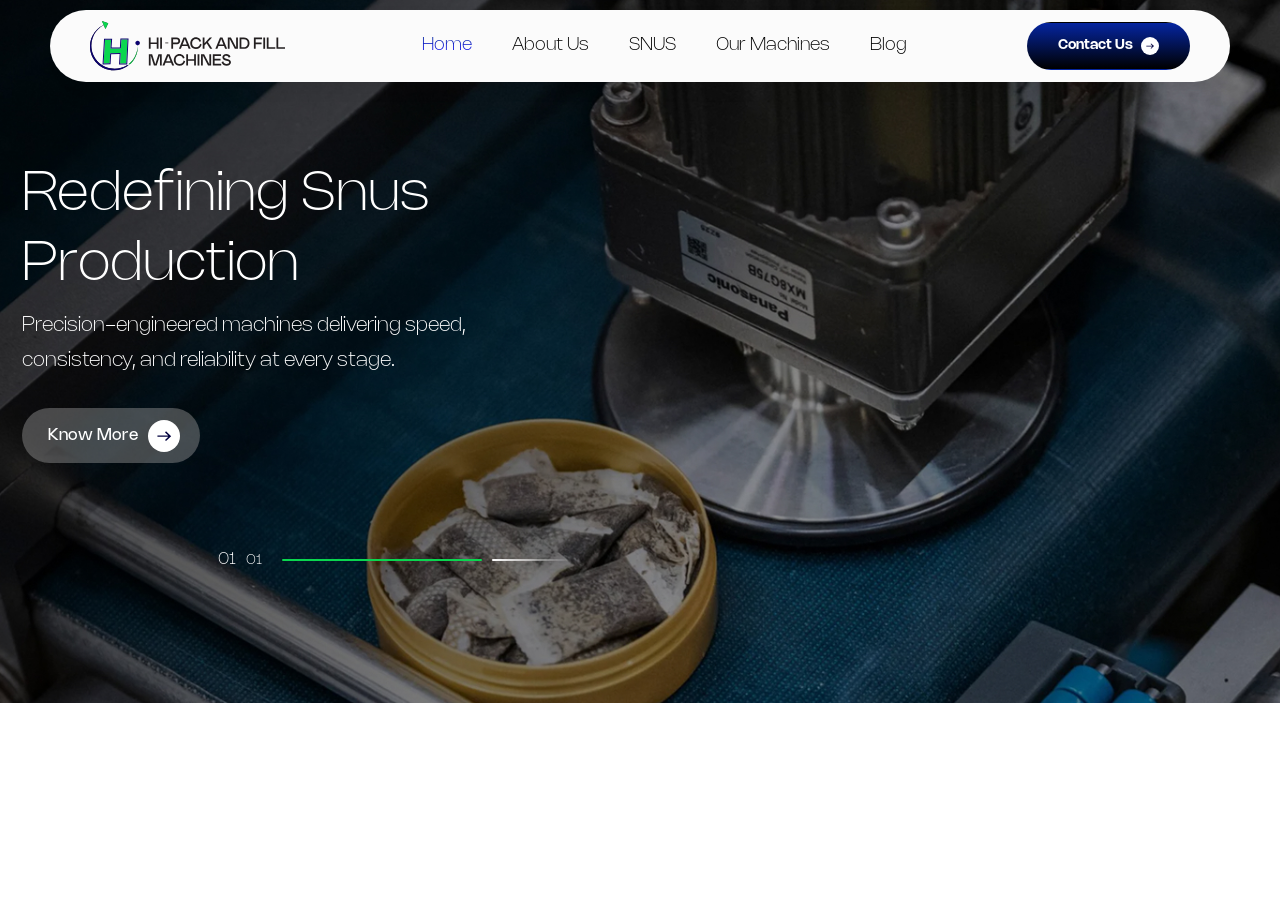
==== index.html @ f0f77eba "ewww" ====
<!DOCTYPE html>
<html>

<head>
  <title>HiPack-and-Fill-Machines</title>
  <meta name="viewport" content="width=device-width, initial-scale=1.0">
  <meta charset="utf-8">
  <link rel="icon" href="images/favicon.svg" type="image/x-icon">
  <link rel="stylesheet" href="./assets/css/bootstrap.min.css">
  <!-- <link rel="stylesheet" href="https://cdn.jsdelivr.net/npm/swiper@11/swiper-bundle.min.css" /> -->
  <link rel="stylesheet" href="./assets/css/swiper-bundle.min.css" />
  <link rel="stylesheet" href="./assets/js/owlcarousel/owl.carousel.css">
  <link rel="stylesheet" href="./assets/css/fontawesome-all.min.css" type="text/css">
  <link rel="stylesheet" type="text/css" href="./assets/css/custom.css">
  <link rel="stylesheet" type="text/css" href="./assets/css/responsive.css">

</head>

<body>


  <header id="header" class="home-header">
    <div class="container-fuild">
      <div class="header-menu">
        <nav class="navbar navbar-expand-lg navbar-dark">
          <a class="navbar-brand" href="index.html">
            <img src="./assets/images/HiPack-logo.svg" alt="">
          </a>

          <div class="nav-container collapse navbar-collapse" id="collapsibleNavbar">
            <ul class="navbar-nav navmenu mx-auto">
              <li class="nav-item"><a href="#" class="active">Home</a></li>
              <li class="nav-item"><a href="#">About Us</a></li>
              <li class="nav-item"><a href="#">SNUS</a></li>
              <li class="nav-item"><a href="#">Our Machines</a></li>
              <li class="nav-item"><a href="#">Blog</a></li>
            </ul>
            <div class="contact-button desktop">
              <a href="" class="btn">Contact Us <img src="./assets/images/right-arrow.svg" alt=""></a>
            </div>
          </div>



          <div class="naviconmobile">
            <div class="contact-button mobile">
              <a href="" class="btn">Contact Us <img src="./assets/images/right-arrow.svg" alt=""></a>
            </div>
            <button class="navbar-toggler" type="button" data-bs-toggle="collapse" data-bs-target="#collapsibleNavbar">
              <div class="menu-icon">
                <span class="navicon"></span>
              </div>
            </button>
          </div>
        </nav>

      </div>
    </div>
  </header><!----home-header-->


  <div class="home-section">
    <div class="swiper home-slider">
      <div class="swiper-wrapper">
        <!-- Slide 1 -->
        <div class="swiper-slide homeslider" style="background-image: url('./assets/images/home-banner.jpg');">
          <div class="container">
            <div class="home-tittle">
              <h1>Redefining Snus <br> Production</h1>
              <p>Precision-engineered machines delivering speed, <br> consistency, and reliability at every stage.</p>
              <a href="#" class="btn">Know More <img src="./assets/images/right-arrow.svg" alt=""></a>
            </div>
          </div>
        </div>

        <!-- Slide 1 -->
        <div class="swiper-slide homeslider" style="background-image: url('./assets/images/home-banner.jpg');">
          <div class="container">
            <div class="home-tittle">
              <h1>Redefining Snus <br> Production</h1>
              <p>Precision-engineered machines delivering speed, <br> consistency, and reliability at every stage.</p>
              <a href="#" class="btn">Know More <img src="./assets/images/right-arrow.svg" alt=""></a>
            </div>
          </div>
        </div>

        <!-- Slide 1 -->
        <div class="swiper-slide homeslider" style="background-image: url('./assets/images/home-banner.jpg');">
          <div class="container">
            <div class="home-tittle">
              <h1>Redefining Snus <br> Production</h1>
              <p>Precision-engineered machines delivering speed, <br> consistency, and reliability at every stage.</p>
              <a href="#" class="btn">Know More <img src="./assets/images/right-arrow.svg" alt=""></a>
            </div>
          </div>
        </div>
      </div>
    </div>

    <!-- Slide Info (unique per slider) -->
    <div class="slide-info">
      <div class="slide-counter">
        <span class="current">01</span>
        <span class="total">03</span>
      </div>
      <div class="progress-line">
        <span class="current"></span>
        <span></span>
      </div>
    </div>

  </div><!---home-section-->


  <script src="./assets/js/jquery-3.6.3.js"></script>
  <script src="./assets/js/bootstrap.bundle.min.js"></script>
  <script src="./assets/js/swiper-bundle.min.js"></script>
  <script src="./assets/js/owlcarousel/owl.carousel.js"></script>
  <script src="./assets/js/custom.js"></script>

  <script>
    document.querySelectorAll('.home-slider').forEach((slider) => {
      const section = slider.closest('.home-section');
      const counter = section.querySelector('.slide-counter');
      const progressSpans = section.querySelectorAll('.progress-line span');

      const swiper = new Swiper(slider, {
        loop: true,
        slidesPerView: 1,
        spaceBetween: 0,
        speed: 1000,
        grabCursor: true,
        keyboard: { enabled: true },
        autoplay: {
          delay: 5000,
          disableOnInteraction: false,
        },
        navigation: {
          nextEl: ".swiper-button-next",
          prevEl: ".swiper-button-prev",
        },
        scrollbar: {
          el: ".swiper-scrollbar",
        },

        on: {
          init: function () {
            updateCounterAndProgress(this, counter, progressSpans);
          },
          slideChange: function () {
            updateCounterAndProgress(this, counter, progressSpans);
          }
        }
      });
    });

    function updateCounterAndProgress(swiper, counterEl, progressSpans) {
      if (!counterEl || !progressSpans) return;

      const totalEl = counterEl.querySelector('.total');
      const currentEl = counterEl.querySelector('.current');
      const total = swiper.slides.length - swiper.loopedSlides * 2;
      const current = swiper.realIndex + 1;

      // ✅ Update counter text
      currentEl.textContent = current.toString().padStart(2, '0');
      totalEl.textContent = total.toString().padStart(2, '0');

      // ✅ Highlight correct progress span
      progressSpans.forEach((span, idx) => {
        if (idx === (current - 1) % progressSpans.length) {
          span.classList.add('current');
        } else {
          span.classList.remove('current');
        }
      });
    }
  </script>

</body>
</html>
---- assets/css/custom.css ----
@font-face {font-family:FontAwesome;src:url(../fonts/FontAwesome.otf);}
@font-face {font-family:Nohemi-Regular;src:url(../fonts/Nohemi-Regular.otf);}
@font-face {font-family:Nohemi-Medium;src:url(../fonts/Nohemi-Medium.otf);}
@font-face {font-family:Nohemi-Bold;src:url(../fonts/Nohemi-Bold.otf);}
@font-face {font-family:Nohemi-SemiBold;src:url(../fonts/Nohemi-SemiBold.otf);}
@font-face {font-family:Nohemi-Light;src:url(../fonts/Nohemi-Light.otf);}
@font-face {font-family:Nohemi-ExtraLight;src:url(../fonts/Nohemi-ExtraLight.otf);}


body{font-family: "Nohemi-Regular"; color:#353332;font-size: 14px;}


h1, h2, h3, h4, h5, h6, p, ul, ol, li {position: relative;}
img {max-width: 100%;}
ul{list-style: none; padding: 0px; margin: 0px;}
a{text-decoration: none;}

.navbar-nav{align-items: center;}
/*=== Header ===*/
.home-header { position: absolute;top: 10px;left: 0px;z-index: 2;width: 100%; }
.header-menu{border-radius: 43px;background: #FBFBFB;filter: drop-shadow(10px 8px 6.3px rgba(0, 0, 0, 0.07));padding:6px 40px; margin: 0px 50px;}

.navbar-brand img{height: 50px;}

.navbar-dark{padding: 0px;}
.navbar-expand-lg .navbar-collapse { justify-content: end; }
.navbar-toggler {padding: 0; border: none;  border-radius: 30px;width: 36px; height: 36px; position: relative;}
.menu-icon {display: flex; flex-direction: column; justify-content: space-between;cursor: pointer; transition: 0.3s ease-in-out;}
.navicon,
.navicon:before,
.navicon:after {background: #fff; height: 2px; width: 30px;position: absolute; left: 0; transition: 0.3s;}
.navicon { position: relative; margin: auto; }
.navicon:before { content: ''; top: -8px; }
.navicon:after { content: ''; top: 8px; }
.navbar-toggler[aria-expanded="true"] .navicon { background: transparent; }
.navbar-toggler[aria-expanded="true"] .navicon:before { transform: rotate(45deg); top: 0; }
.navbar-toggler[aria-expanded="true"] .navicon:after { transform: rotate(-45deg); top: 0; }
.navbar-toggler:focus { box-shadow: none; }

.navmenu li { position: relative; }
.navmenu > ul > li:last-child { padding-right: 0; }
.navmenu .nav-item a{font-family:'Nohemi-ExtraLight'; color: #000;font-size: 18px;font-weight: 300;line-height: normal; display: inline-block; padding: 0px 20px; }
.navmenu .nav-item a.active{background: var(--Gradient, linear-gradient(180deg, #0525A0 0%, #0E07FB 100%));background-clip: text;-webkit-background-clip: text;-webkit-text-fill-color: transparent;}

.contact-button .btn{font-family:'Nohemi-SemiBold'; display: inline-flex; align-items: center; gap: 0px 8px; border-radius: 49px;background: var(--Gradient_1, linear-gradient(180deg, #0525A0 0%, #000 100%)); color: #FFF;font-size: 14px;font-weight: 600;line-height: normal; padding:14px 30px;}
.contact-button .btn img{height:18px;}


/*=== Header ===*/


/*=====home-section=====*/
.home-section{ position: relative; overflow: hidden;}
.homeslider{background-position: center !important; background-size: cover !important; padding: 160px 0px 240px 0px;}
.home-tittle h1{font-family:'Nohemi-ExtraLight';color: #FFF;font-size: 55px;font-weight: 300;line-height: 70px;}
.home-tittle p{font-family:'Nohemi-ExtraLight'; color:#FFF;font-size: 20px;font-weight: 300;line-height: 35px; margin-bottom: 30px;}
.home-tittle .btn{transition: all 0.3s ease;border-radius: 100px;background: rgba(148, 148, 148, 0.45); display: inline-flex;height: 55px;padding: 8px 19px 7px 25px;justify-content: flex-end;align-items: center;gap: 0px 10px; color: #FFF;font-size: 16px;font-weight: 400;line-height: 31.2px;}
.home-tittle .btn:hover {background:#0525a0;}
.home-title {position: relative;z-index: 999;max-width: 550px;}


/* --- Custom Counter --- */
.slide-counter {font-family: 'Nohemi-ExtraLight';display: flex;align-items: center;gap: 10px;color: #fff;font-size: 14px;font-weight: 300;}
.slide-counter .current {font-size:16px;}
.slide-info {position: absolute;left: 17%;z-index: 10;display: flex;align-items: center;gap: 20px;top: 78%;}
.progress-line {display: flex;align-items: center;gap: 0px 10px;}
.progress-line span.current{background:  #0AD64F; width: 200px;transition: width 0.5s ease;}
.progress-line span{border-radius: 10px; width: 80px; height: 2px; background: linear-gradient(90deg,rgba(255, 255, 255, 1) 0%,rgba(142, 142, 142, 0) 100%);display: block;}



/*=====home-section=====*/
---- assets/css/responsive.css ----
.mobile{display: none;}

/*----sliderframework----*/
.sliderframework .owl-theme .owl-controls .owl-nav div{height: 0px !important;}
.sliderframework .owl-prev:before {content: '';background-image: url(../images/sanitation/left-arrow.svg);background-repeat: no-repeat;position: absolute;bottom: -10%;right: 5%;left: 0px; width:40px;height: 40px;background-size: 40px;margin: 0 auto;}
.sliderframework .owl-next:before {content: '';background-image: url(../images/sanitation/right-arrow.svg);background-repeat: no-repeat;position: absolute;bottom: -10%;left: 5%;width:40px;height: 40px;background-size: 40px;right: 0px; margin: 0 auto;}





@media (max-width:1460.8px) {
.give-tabs .nav-link{width: 260px;}
 .ourwork-section::after{height: 164px;}
.framework-section::after{height: 190px;}


}
@media (max-width:1390.8px) {
.give-tabs .nav-link{width:240px;}
.ourwork-section::after {height: 158px;}
.framework-section::after{height: 178px;}
.donate-werp h3{font-size: 45px; line-height: 52px;}
.supportimg::after{width: 300px; height: 320px;}

}
@media (max-width:1366.8px) {
.container {max-width: 1320px;}
.ourwork-section {padding: 80px 0px 120px 90px;}
.watch-section {margin-top: -16%;}
.framework-section::after{height: 172px;}
.supportext h4{font-size: 45px; line-height: 52px;}
.supportext {max-width: 600px;padding: 40px 30px;}
.right-panel .owl-dots{bottom: 20%;}
.submit-btn .donate.btn {min-width: 250px;}

}
@media (max-width:1280.8px) {
.container {max-width: 1260px;}
.give-tabs .nav-link{width: 210px;}
.empowe-cnt h6{font-size: 16px; line-height: 24px;}
.framework-section::after{height: 165px;}
.donate-werp {padding: 40px 40px 0px 40px;}
.give-tabs .nav-link {width: 264px;}
.ourwork-section::after {height: 144px;}


}


@media (max-width:1199.8px) {
.give-tabs .nav-link {width: 100%; padding: 10px 40px;}
.amountdlf{gap: 0px 10px;}
a.navbar-brand img {max-width: 160px;}
.donate-button .btn{padding: 9px 14px;}
.navmenu .nav-item a{font-size: 14px; padding-right: 10px;}
.through-cnt {padding: 16px 30px 0px 30px;}
.ourwork-section {padding: 60px 0px 100px 20px;}
.ourwork-section .owl-next:before{left: 6%;}
.ourwork-section::after {height: 120px; background-size: contain;}
.stories-section .owl-next:before{left: 8%;}
.framework-section::after{height: 160px;}


.donate-werp h3 {font-size: 40px;line-height: 45px;}
.submit-btn .donate.btn { min-width: auto;width: 100%; margin-left: 12px;}
.submit-btn .btn{min-width: auto;width: 100%;}
 .supportext h4 {font-size: 40px;line-height: 45px;}
.supportimg::after {width: 250px;height: 262px;}
.right-panel .owl-dots {bottom: 28%;left: 8%;}
.supportext {max-width: 470px;}

.accordion-left h3{font-size: 28px; line-height: 32px;}
.accordion-left p{line-height: 22px; max-width: 300px;}
.accordion-center h4{font-size: 34px;}
.infocnt h5{font-size: 34px;}
.test-text h4{font-size: 34px; }
.test-text p{font-size: 15px; line-height: 20px;}
.drivinghd h2{font-size: 35px;}
}


@media (max-width:1024.8px) {
.engage-cnt p{font-size: 14px; line-height: 22px;}
.center-block img{height: 400px;}
.leftvector2::before{width: 190px;}
.leftvector3::after {bottom: -4px;right: -194px;width: 280px;}
.rightvector1::before{width: 182px; height: 90px;}
.latest-list p{font-size: 14px;}
.award-card h4{font-size: 16px; line-height: 22px;}
.framework-section::after{height: 160px;}
.standards-section .heading-hd h2 {font-size: 40px;line-height: 45px;}
.together-section .owl-prev:before{bottom: 0%;}
.together-section .owl-next:before{bottom: 0%;}
.together-text h4{font-size: 45px;}
.blog-content h4{font-size: 15px; line-height: 22px;}
.blog-content p{font-size: 15px; line-height: 22px;}


}









@media (max-width:991.8px) {

.navbarblack .navicon{background: #222;}
.navbarblack .navicon:after{background: #222;}
.navbarblack .navicon:before{background: #222;}
#header .container{max-width:100%;}
.container{max-width: 720px;}
.navbar-toggler{top: 0px; right: 12px;}
.header-menu a.navbar-brand img{padding-left: 12px;}
.navbar-collapse {position: absolute;top: 100%;width: 100%;left: 0px;z-index: 9999;border-radius: 18px;background:#FDF4ED; padding: 30px 30px; margin-top: 25px;}
.navmenu .nav-item a {color:#222;font-size: 18px;font-weight: 600;line-height: 24px;letter-spacing: -0.54px;padding: 0px 0px;}
.naviconmobile {display: flex;align-items: center;gap: 0px 20px;}
.donate-button.desktop{display: none;}
.donate-button.mobile{display: block;;}
.donate-button .btn {width: 92px;height: 36px;padding: 8px 10px;justify-content: center;align-items: center;gap: 4px;font-size: 14px;font-weight: 400;line-height: 18px; letter-spacing: -0.42px;}
.navmenu .dropdown a{background: transparent; padding: 5px 0px;color: #7F7F7F;font-size: 14px;font-weight: 400;line-height: normal;letter-spacing: -0.42px;}
.navmenu .dropdown{background: transparent; padding: 5px 20px;}
.navmenu li{margin-bottom: 30px;}
.navmenu li .dropdown li{margin-bottom: 12px;}
.navbar-nav {align-items: normal;}


.home-tittle h1{font-size: 35px; line-height: 44px;}
.home-tittle p{font-size: 18px; line-height: 24px;}
.ourwork-section::after {height: 90px;background-size: cover;}
.layout {display: block;}
.left-column, .right-column {flex-direction: row;justify-content: center; gap: 0px 30px;}
.leftvector1::before{display: none;}
.leftvector2::before{display: none;}
.leftvector3::after{display: none;}
.rightvector1::before{display: none;}
.rightvector2::after{display: none;}
.center-block{display: none;}
.feature{display: block; margin-bottom: 30px;}
.feature.sundar{top: 0px; left: 0px;}
.feature.prosper{top: 0px;}
.mobileblock{display: block; margin-bottom: 30px;}
.gridlayer4{grid-template-columns: repeat(2 ,1fr);}
.engage-cnt{margin-bottom: 30px;}
.education-select{display: block;}
.impact-section .custom-tabs{display: none;}
.gridlayer5{overflow-x: auto;gap: 15px;scroll-behavior: smooth;padding-bottom: 10px;}
.health-werap .gridlayer5 {}
  .through-box {min-width: 250px;}
  .gridlayer5::-webkit-scrollbar {height: 6px;}
  .gridlayer5::-webkit-scrollbar-thumb {background: transparent;border-radius: 4px;}
  .gridlayer5::-webkit-scrollbar-track {background: transparent;}



/* .gridlayer3.mobile-scroll{overflow-x: auto;gap: 15px;scroll-behavior: smooth;padding-bottom: 0px;grid-template-columns: repeat(3, 1fr);}
  .mobile-scroll::-webkit-scrollbar {height: 6px;}
  .mobile-scroll::-webkit-scrollbar-thumb {background: transparent;border-radius: 4px;}
  .mobile-scroll::-webkit-scrollbar-track {background: transparent;} */

.gridlayer3.mobile-scroll{grid-template-columns: repeat(1, 1fr);}

.rewards-werap{min-width:320px;}
.latest-list .btn{padding: 6px 10px;}

  .heading-hd p br{display: none;}
.proving-cover{min-width: 250px;}
.aerial-text h3{font-size: 35px; line-height: 40px;}
.aerial-text{padding-left: 0px;}
.aerial-view img{border-radius: 18px;}
.program-section .owl-next:before{left: 12%;}
.frontline-slider .owl-next:before{left: 12%;}


.stories-section .owl-next:before {left: 12%;}
.contact-page{padding: 60px 0px;}
.getcontent{padding: 20px; height: 380px;}
.contact-form{padding-left: 0px; margin-top: 50px;}
.award-card{padding: 30px 20px;}
.award-grid {grid-template-columns: repeat(2, 1fr); position: relative; border-radius: 18px;border: 1px solid #E5E5E5 !important;}
.award-card:nth-child(3n) {}
.award-card{border-right: 0px;}
.award-grid::after{content: ''; position: absolute; top: 0px; width: 1px; height: 100%; left: 0px; right: 0px; background: #E5E5E5; margin: 0 auto; text-align: center;}
.award-img{margin-bottom: 20px; min-height: auto;}
.award-card.border2{border-bottom: 0px;}
.award-card h4{margin-top: 15px;}

  .pivotal-moments{padding: 60px 0px;}
  .pivotal-hd h2{font-size: 30px;}
   /* .dates-wrap {left: calc(50vw - 250px);}
   .time-line{height: 360px;}
   .dates-overflow{height: 80px;}
.date {width: 90px;} */

.time-line {height: auto; margin-top: 40px;}
.time-line .dates-overflow {position: relative; height: auto; overflow: hidden; margin-bottom: auto;}
.time-line .dates-wrap {position: relative; display: flex; flex-direction: column;left: calc(0vw - 0px);}
.time-line .date {width: 100%;height: auto;}
.time-line .dates-wrap .date .date-content .date-text{font-size: 18px; line-height: normal; max-width:initial;}
.time-line .date-content {position: relative; width: 100%; height: auto; left: 0; transform: none;}
.time-line .date-content .date-image img { height: auto; margin-top: 10px;}
.yearwarp{font-size: 18px;}
.time-line .dates-wrap .date .date-content:after{top: -4px;left: 0%; width: 100%; height: 1px; margin-top: 0px;}

.time-line .dates-wrap .date{width: 18%; height: 90px;}
.time-line .dates-wrap .date .date-year:before {left:9px;width: 1px;height: 100%;border-left: 1px solid #e2e2e2; background-color: transparent;}
.time-line .dates-wrap .date .date-year:after{margin-bottom:-30px;}
.time-line .dates-wrap .date .date-content{top: -72%;left: 100px; width: 160px;}

	.time-line.ar_about_timeline .dates-wrap {left: calc(0vw - 344px);}
	.time-line .dates-wrap .date{width:20%;display:block;}
	.time-line .dates-wrap .date .date-year{display:block;}
	.time-line .dates-wrap .date-year h2 {font-size: 14px;position: relative;left: 30px;top: 12px; text-align: left;}
	.time-line .dates-wrap .date .date-year:before{}
	.time-line .dates-wrap .date .date-content .date-text{font-size:14px;display:block;text-align:left;}
	.time-line .dates-overflow{overflow:inherit;}
	.time-line .dates-wrap .date .date-content .date-text br{display:none;}
	

.together-text{padding-left: 0px;margin-top: 30px;}




.date-text p{font-size: 14px; line-height: 20px;}
.gridlayer9{gap: 0px 10px;}
.watch-section { margin-top: -22%;}
.bottomcnt a img{height: 60px; width: 60px;}
.bottomcnt h4{font-size: 18px; letter-spacing: normal;}
.inner-hd h2{font-size: 40px; line-height: 45px;}
.inner-hd h3{font-size: 40px; line-height: 45px;}


.footprint-section{padding: 60px 0px;}


.gridlayer5.desktop{display: none;}
.sliderframework.mobile{display: block;}
.sliderframework .owl-next:before{left: 12%;}
.framework-section::after {height: 100px;}
  .together-section{padding: 60px 0px;}
/* .desktop.owl-carousel.owl-theme.togetherslider1{display: none;} */
/* .sliderlavel.mobile{display: block;} */

.impact-section.blogs-pages .custom-tabs{display: block;}
.custom-tabs {overflow-x: auto;scroll-behavior: smooth;padding-bottom: 10px;}
.custom-tabs .nav-pills {display: flex;flex-wrap: nowrap;justify-content: flex-start; gap: 0px 15px;min-width: max-content; margin-bottom: 0px !important;}
.custom-tabs::-webkit-scrollbar {height: 4px;}
.custom-tabs::-webkit-scrollbar-thumb {background: #F5F5F5;border-radius: 4px;}
.gridlayer3 { grid-template-columns: repeat(2, 1fr);}
.blog-card{margin-top: 30px; border-radius: 18px; padding: 20px;}
.featured-card{border-radius: 18px; padding: 20px; margin-top: 20px;}

.blog-content p{font-size: 15px; line-height: 20px; min-height: auto;}
.blog-img img{border-radius: 18px;}
.tag{bottom: 20px; left: 20px; font-size: 14px; padding: 5px 20px;}
.download-link{font-size: 14px; letter-spacing: normal;}

.detail-hd h2{font-size: 35px; line-height: 40px;}
.detail-hd span {margin-bottom: 20px;}
.detail-werap {padding: 30px 0px 0px 70px;}
.blog-post {margin: 30px 0px;}
.initiative2 {margin-bottom: 30px;}
.postlayer2{margin: 30px 0px;}

.left-panel {width: 100%; padding: 0px;}
.right-panel{width: 100%; padding: 0px;}
.wrapper-section {flex-wrap: wrap-reverse;}
.home-header.inner-contact.mobile{display: block;}
.wrapper-section{padding: 40px 0px 10px 0px;}
.supportimg::after{display: none;}
.donate-werp img{display: none;}
.give-tabs .nav-link{width: 300px;}
.supportimg{background-image: url(../images/donate/donate-img2.jpg) !important; height: 100%;}
.supportext {max-width: 100%;margin: 0px 30px; height: auto; padding: 40px 26px;    margin-top: 30%;}
.counselled {margin-top: 20px;}
.supportext h4 {font-size:35px;line-height: 40px;letter-spacing: -0.78px;}
.supportext h4 br{display: none;}
.supportext p{font-size: 14px;font-weight: 400;line-height: 18px;letter-spacing: -0.42px; max-width: 329px;}
.right-panel .owl-dots { bottom:12%;}
footer.mobile{display: block;}


.vol-box{min-width: 200px; min-height: 250px;}
.through-text h3{font-size: 18px; line-height: 22px;font-family: 'PPMori-Regular';font-weight: 500;}
.through-text p{font-size: 14px; line-height: 18px;letter-spacing: -0.42px;}
.through-text{left: 0px; padding: 0px 12px;}
.card-content h3{font-size: 18px; line-height: 22px;}
.card-content p{font-size: 14px; line-height: 18px;letter-spacing: -0.42px;}
.highlight-box{padding: 50px 20px;}
.heart-icon img {max-width: 58px;}
.highlight-box p{font-size: 14px; line-height: 18px;letter-spacing: -0.42px;}
.text-overlay h3{font-size: 18px; line-height: 22px;}
.text-overlay p{font-size: 14px; line-height: 18px;letter-spacing: -0.42px;}
.image-card2 .text-overlay{padding: 0px 12px;}
.text-overlay{left: 0px; padding: 0px 12px;}
.current-bg .row{height: auto;}
.arrival-werap{padding-left: 0px; padding-top: 20px;}
.gridlayer2{padding-left: 0px;}

.test-text{padding: 30px 0px 0px 0px;}

.together-section .owl-next:before{bottom: -4%;}
.together-section .owl-prev:before{bottom: -4%;right: -2%;}
.heading-hd h2{font-size: 40px; line-height: 45px;}


.accordion-header-custom{display: block; top: 0px;}
.Education-img{display: none;}
.accordion-left p{margin-bottom: 15px;}
.accordion-center h4 {font-size: 30px;}
.info-grid{padding: 30px 0px;}
.infocnt h5{font-size: 30px;}
.infocnt p{font-size: 14px; line-height: 20px;letter-spacing: -0.42px;}
.dlfwerap{margin-bottom: 20px; display: block;}


.ruraltext h5{font-size: 34px;}
.ruraltext p {font-size: 13px;line-height: 20px;}
.layernewwerap{gap: 0px 10px;}
.ftr-werp {
  grid-template-columns: repeat(2, 1fr);
    display: grid;
}
.ftr-menu {
        margin-bottom: 50px;
    }
}






@media (max-width:767.8px) {
.home-section {padding: 50px 0px 80px 0px;}
.banner-cover img {border-radius: 20px;width: 100%;}
.home-tittle h1 {font-size: 26px;line-height: 34px;letter-spacing: -0.78px;}
.home-tittle p {color: #FDF4ED;font-size: 18px;line-height: 24px;letter-spacing: -0.54px;}
.impact-section{padding: 50px 0px 50px 0px;}
.village-section{padding: 50px 0px;}
.community-section{padding: 50px 0px 30px 0px;}
.stories-section {padding: 50px 0px 60px;}
.stories-section .owl-next:before {left: 12%;}
.thriving-section{padding: 50px 0px 50px 0px;}
.believers-section{padding: 0px 0px 40px 0px;}
.footer{padding: 50px 0px 40px 0px;}


.inner-page{padding: 50px 0px 50px 0px;}
.inner-cover{margin-top: 30px;}
.abundance-section{padding: 50px 0px 0px 0px;}
.aerial-view{margin-top: 25px;}
.abundance-section .row {flex-wrap: wrap-reverse;}
.program-section {padding: 50px 0px 120px 0px;}

.proposed-section{padding: 50px 0px 30px 0px;}
.proposed-section.frontline-slider {padding: 50px 0px 90px 0px;}

.faqssection{padding: 50px 0px; margin-bottom: 50px;}
.leadership-section{padding: 60px 0px 20px;}
.gridlayer3{grid-template-columns: repeat(2, 1fr);}

.about-pages {padding: 50px 0px 220px 0px;}
.Vision-section{padding: 50px 0px;}
.Vision-text {margin-top: 50px;}

.pivotal-moments{padding: 60px 0px 160px 0px;}
/* .time-line { height: 320px;}
.pivotal-hd h5{font-size: 14px;}
.pivotal-hd h2{line-height: 45px;letter-spacing: -0.78px;}
.date-year h2{font-size: 14px; line-height: 20px;}
.dates-overflow{height: 110px;} */
.time-line .date-content .date-image img{height: 120px;}

.footprint-section{padding: 60px 0px; }



.gridlayer9{overflow-x: auto;gap: 15px;scroll-behavior: smooth;padding-bottom: 10px;}
  .gridlayer9 .brandlogo {min-width:120px;}
  .gridlayer9::-webkit-scrollbar {height: 6px;}
  .gridlayer9::-webkit-scrollbar-thumb {background: #fff;border-radius: 4px;}
  .gridlayer9::-webkit-scrollbar-track {background: #fff;}

  .criteria-section{padding: 60px 0px;}


  .togetherimg img{height: auto; border-radius: 18px;}
.together-text h4{font-size: 40px; line-height: 45px;}
.together-text{padding-left: 0px; margin-top: 30px;}

.blog-content h4{line-height: 22px;letter-spacing: -0.54px;}
.custom-tabs .nav-link{font-size: 14px; padding: 10px 20px; }
.media-section{padding: 50px 0px;}
.media-werap{margin-bottom: 50px;}
.coverage-section h2{text-align: center;}
.coverage-section .custom-tabs .nav-pills {justify-content: center;}
.media-section .heading-hd{margin-bottom: 0px;}
.reports-section{padding: 50px 0px;}
.Allreports{margin-top: 30px;}
.commitments-section{padding: 50px 0px 30px 0px;}
.collaborative{padding: 50px 0px 30px 0px;}
.effort-box{border-radius: 18px; padding: 30px 20px;}
.effort-box{margin-bottom: 20px;}
.effort-cnt {margin-bottom: 20px;}
.effort-cnt h5{font-size: 18px; line-height: 22px;letter-spacing: -0.54px;}
.effort-cnt p{min-height: auto;}
.effort-img img{border-radius: 18px;}

.involved-ssection{padding: 50px 0px;}
.explore-section{padding: 50px 0px;}
.current-bg{padding: 20px; border-radius: 18px;}
.Volunteering{padding: 0px 0px 50px 0px;}
.faqs-section{padding: 0px 0px 50px 0px;}
.openings-section{padding: 50px 0px;}
.celebrating-section{padding: 50px 30px 50px 30px;}
.celebrating-section .container{padding: 0px;}
.effort-box.rewards-werap{padding: 0px; border-radius: 0px;}
.rewards-werap .effort-cnt{margin-top: 20px;}

  /* .info-grid{overflow-x: auto;gap: 15px;scroll-behavior: smooth;padding-bottom: 0px;}
  .info-grid .infocnt {min-width:120px;}
  .info-grid::-webkit-scrollbar {height: 6px;}
  .info-grid::-webkit-scrollbar-thumb {background: transparent;border-radius: 4px;}
  .info-grid::-webkit-scrollbar-track {background: transparent;} */


.standards-section{padding: 0px 0px 30px 0px;}
.contentwrap{margin-bottom: 20px;}
.holistic-section{padding: 50px 0px;}
.created-section{padding: 50px 0px;}
.impactAccordion .accordion-item{margin-top: 30px;}
.impactAccordion .accordion-button {border-radius: 18px !important;padding: 30px 15px 0px 15px;}
.impactAccordion .accordion-body{padding: 10px 0px 0px 10px !important;}
.together-section .owl-next:before{left: 18%;}
.together-section .owl-prev:before{right: 10%;}
/* .impactAccordion .accordion-item:first-of-type{padding: 15px 15px 50px 15px;} */
.Education-img{display: block; }
.Education-img {right: -14px;text-align: right;margin-top: -98px;}
.Education-img img{height: 164px;}

.accordion-center p {font-family: 'PPMori-Regular';}

.info-grid{grid-template-columns: repeat(2, 1fr);}
.info-grid{gap: 30px;}

.Empowering-section{padding: 50px 0px;}
.heading-hd.through {margin-bottom: 40px;}
.mep-werap img{margin-bottom: 20px;}


.impact-cover{padding: 40px 20px; border-radius: 21px;}
.sustainable-section{padding: 50px 0px;}
.testimonials-section{padding: 0px 0px 50px 0px;}
.testimonial-card{padding: 30px 20px;}
.testimonial-text{font-size: 15px; line-height: 18px;}
}





@media (max-width:576.8px) {
.container{padding: 0px 30px;}
#header .container{padding: 0px 30px;}
.header-menu a.navbar-brand img{padding-left: 0px;}
.navbar-toggler{right: 0px;}
.desktop{display: none;}
.mobile{display: block;}
.social-icon.mobile{position: relative; bottom: 0px;margin-top: 50px;}
.ourwork-section::after {height:115px;background-image: url(../images/ourwork-bg2.svg);}
.ourwork-section .owl-next:before {left: 12%;}
.stories-section .owl-next:before {left: 16%;}
.immediate-bg {padding: 190px  0px 0px 25px;border-radius:18px;height: 430px;}
.titlewrap h3{font-size: 35px; line-height: 42px;}
.ftr-menu {margin-top: 50px; margin-bottom: 0px;}
.ftr-logo p {margin-bottom: 0px;}
.ftr-menu h5{font-size: 18px; line-height: 22px;}
.copyright{margin-top: 20px;}
.privacy-dlf{display: none;}

.ftr-werp{display: grid; grid-template-columns: repeat(2 ,1fr);}
.latest-list .col-3 {width: 100%;}
.latest-list .col-5 {width: 100%;}
.latest-list .col-2{width: 100%;}
.latest-list .col-4{width: 100%;}
.latest-list h4{font-size: 18px;}
.latest-list p{line-height: 18px;}
.latest-list p span{display: inline-block; color: #222 !important;}
.latest-list p{margin-top: 12px;}
.inner-hd h2{font-size: 32px; line-height: 36px;}
.inner-hd h3{font-size: 32px; line-height: 36px;}
.buttonDocument .btn.compliance{margin-left: 0px; margin-top: 10px;}

.inner-hd p{font-size: 14px; line-height: 20px;}
.leadership-section .heading-hd h2{text-align: center;}
.latest-list .btn{padding: 6px 14px;font-weight: 400;line-height: 18px;letter-spacing: -0.42px; margin-top: 20px;} 

.modalbody {padding: 50px 30px 30px 30px;}
.providewerap{margin-top: 20px;}
.providewerap h3{font-size: 26px;line-height: 34px;letter-spacing: -0.78px;}
.providewerap p{font-size: 14px;line-height: 18px;letter-spacing:normal;}
.award-card h4{font-size: 14px;line-height: 20px;}

.Vision-text h5{font-size: 18px;}
.Vision-text p{font-size: 14px;line-height: 20px;}
.gridlayer9{margin-bottom: 30px;}
.mep-werap img{width: auto;}
.watch-section {margin-top: -30%;}

.framework-section {padding: 60px 0px 100px 30px;}
.sliderframework .owl-prev:before{right: 14%;}
.heading-hd h2{font-size: 40px; margin: 0px;}
.framework-section::after { height: 75px;}
.framework-section .container{padding: 0px;}

.Allreports h4{font-size: 18px;font-weight: 600;line-height: 22px;letter-spacing: -0.54px;}
.report-title{font-size: 18px;line-height: 22px;letter-spacing: -0.54px;}
.download-link {font-family: 'PPMori-Regular';}
.detail-hd h2 {font-size: 26px;line-height: 34px;letter-spacing: -0.78px;}
.detail-werap h5{font-size: 18px; line-height: 22px;letter-spacing: -0.54px;}
.detail-werap p{font-size: 14px; line-height: 20px;}
.detail-werap {padding: 30px 0px 0px 0px;}
.initiative{padding-left: 50px;}
.initiative2{padding-left: 50px;}
.initiative3{padding-left: 50px;}
.initiative6{padding-left: 50px;}

.give-tabs .nav-link {width: auto;}
.supportext h4 {font-size: 26px;line-height: 34px;}
.columcount3 { grid-template-columns: repeat(2, 1fr);}
.counselled h5{font-size: 18px; line-height: 22px;letter-spacing: -0.54px;}
.right-panel .owl-dots {bottom: 16%;left: auto;right: 10%;}
.detailspopup .modal-content{padding: 66px 25px;}
.modaltitle{font-size: 26px;line-height: 34px;letter-spacing: -0.78px;}
.getform .form-control {height: 50px;font-size: 14px;line-height: 18px;letter-spacing: -0.42px;}
.getform label {font-size: 14px;line-height: 18px;letter-spacing: -0.42px;}
.submit-btn .btn{font-size: 14px;line-height: 18px;letter-spacing: -0.42px;}
.supportimg{padding: 20px 0px;}

.donate-werp{padding: 30px;}
.inner-hd p br{display: none;}
.timelywerap{padding: 20px 20px; border-radius: 18px; margin-bottom: 20px;}
.timelywerap h5{font-size: 16px; margin-bottom: 3px;}
.involved-ssection {padding: 50px 0px 80px 0px;}
.arrival-werap .accordion-button{color: #000;font-size: 18px;line-height: 22px;letter-spacing: -0.54px;}
.arrival-card li{font-size: 14px; line-height: 20px;}
.more-btn .btn{padding: 9px 20px;}
.Noteselect{text-align: left; padding-top: 30px;}

.gridlayer6{overflow-x: auto;gap: 10px;scroll-behavior: smooth;padding-bottom: 10px;}
.gridlayer6 .brandlogo {min-width:100px;}
.gridlayer6::-webkit-scrollbar {height: 6px;}
.gridlayer6::-webkit-scrollbar-thumb {background: #fff;border-radius: 4px;}
.gridlayer6::-webkit-scrollbar-track {background: #fff;}
.brandlogo p{font-size: 14px; line-height: 18px;}
.postplant{padding: 25px 20px;}
.plantimg img {border-radius:18px;margin-bottom: 20px;}
.postplant{margin-top: 20px;}
.faqs-accordion .accordion-item{padding: 12px; border-radius: 10px !important;}
.faqs-accordion .accordion-button{color: #000;font-size: 18px;line-height: 22px;letter-spacing: -0.54px;}
.faqs-accordion p{font-size: 14px;line-height: 18px;letter-spacing: -0.42px;}
.accordion-card p br{display: none;}
.faqs-accordion .accordion-button br{display: block;}
.postlogo li{padding: 0px 12px;}

.container.container-mobile{padding: 0px;}
.padding-mobile{padding: 0px 30px;}
.stories-section.rainwater.mobile.padding-mobile{padding: 40px 30px;}
.gridlayer5.volunteer-section{padding-left: 30px;}
.dark-card .text-overlay{padding: 0px 20px; max-width:260px; right: auto;}
.vol-box {
        min-width: auto;
        min-height: auto;
        max-width:inherit;
    }
    .card-content {
    padding: 40px 20px;}
.through-text{top: 50px;}
.through-text h3 br{display: none;}

.openings-section .col-2{text-align: left;}
.openings-section .latest-list p {margin-top: 4px;}
.inner-hd h2 span br{display: none;}
.standards-section .heading-hd h2{font-size: 26px;line-height: 34px;letter-spacing: -0.78px;}
.inner-page.impactpages .inner-hd h2 span{max-width: inherit;}

.contentwrap h6 {font-size: 26px;line-height: 34px;letter-spacing: -0.78px;}
.contentwrap p{font-size: 14px;line-height: 18px;letter-spacing: -0.42px;}
.contentwrap img {margin-bottom: 20px;}
.contentwrap{padding: 30px 20px;}
.heading-hd h2{font-size: 26px;line-height: 34px;letter-spacing: -0.78px;}
.hd6{font-size: 14px;line-height: 18px;letter-spacing: -0.42px;}
.heading-hd3 h3{font-size: 18px;line-height: 22px;letter-spacing: -0.54px; padding: 0px 10px;}
.heading-hd3::after{top: 10px;}

.accordion-center h4{font-size: 26px;line-height: 34px;letter-spacing: -0.78px;}
.accordion-left h3{font-size: 26px;line-height: 34px;letter-spacing: -0.78px;}
.infocnt h5{font-size: 26px;line-height: 34px;letter-spacing: -0.78px;}
.test-text h4{font-size: 26px;line-height: 34px;letter-spacing: -0.78px;}
.test-text h6{font-size: 14px;line-height: 18px;letter-spacing: -0.42px;}

.test-text h5{font-size: 16px;line-height: 20px;letter-spacing: -0.42px;}
.test-text p{font-size: 14px;line-height: 18px;letter-spacing: -0.42px;}
.testimg img{border-radius: 18px;}

.stories-section.rainwater.mobile {overflow: visible;padding-bottom: 40px;}
.videocover2 iframe{width: 100%; object-fit: cover;}


.layernewwerap {margin-bottom: 40px;grid-template-columns: repeat(3, 1fr);}
.ruralcard{margin-bottom: 20px; padding: 0px; border: 0px;}

.drivinghd h4{font-size: 22px; padding: 0px 20px;}
.drivinghd h2 {font-size: 26px;line-height: 30px;margin-top: 15px;}
.drivinghd h2 br{display: none;}
.drivinghd{margin-bottom: 10px;}
.gridlayerimg9 { grid-template-columns: repeat(3, 1fr);}
.directlyimg{margin-top: 20px;}

.video-cover video {height: 390px;}
.titlewrap p{display: none;}
.testimonial-card{height: 390px;}

.sliderlavel.mobile {
    display: none;
}
.together-section .desktop{display: block;}
}


  
@media (max-width:480.8px) {
  .palyicon img{height: 60px;}
  .together-text h4{font-size: 26px;line-height: 34px;letter-spacing: -0.78px; margin-bottom: 10px;}
.together-text h6{font-size:18px; margin-bottom: 30px;}
  .getcontent h2{font-size: 26px;line-height: 34px;letter-spacing: -0.78px;}
   .getcontent p{font-size: 14px;line-height: 18px;letter-spacing:normal;}
.contact-form p{font-size: 14px; line-height: 20px;}
.pivotal-hd h2{font-size: 26px;line-height: 34px;letter-spacing: -0.78px;}
.contact-form .btn{font-size: 14px;}
.location-section h2{font-size: 26px;line-height: 34px;letter-spacing: -0.78px;}
.heading-hd{margin-bottom: 30px;}
 .heading-hd h2 {font-size: 26px;line-height: 34px;letter-spacing: -0.78px;}

.heading-hd .Policies{font-size: 26px;line-height: 34px;letter-spacing: -0.78px;}

.inner-hd h2 {font-size: 26px;line-height: 34px;letter-spacing: -0.78px;}

.impact-cover .inner-hd h2{font-size: 26px;line-height: 34px;letter-spacing: -0.78px;}
.impact-cover .btn {width: auto;display: inline-block;height: auto;}


.inner-hd p{font-size: 14px; line-height: 18px;}
.aerial-text{text-align: center;}	
.aerial-text h3{font-size: 26px;line-height: 34px;letter-spacing: -0.78px;}
.aerial-text p{font-size: 14px; line-height: 20px;}	
.top-content h4{font-size: 26px;line-height: 34px;}
.top-content p{font-size: 14px; line-height: 20px;}	
.program-section .inner-hd h2{ margin:0 auto; margin-bottom: 30px;}
.inner-cover img{border-radius: 18px;}
.home-tittle h1 br{display: none;}
.home-tittle p{margin-bottom: 30px;}
.home-tittle .btn{padding: 9px 20px;}
.heading-hd p{font-size: 14px; line-height: 18px;}	
.impact-section  .heading-hd{margin-bottom: 15px;}
.through-cnt p{max-width: 160px;}
.impact-btn .btn{padding: 4px 20px;font-size: 14px;line-height: 35px; letter-spacing: -0.42px;}
.education-select{margin-bottom: 50px;}
  .through-box {min-width: 200px;}
.Impact5 .climate-img {padding-top: 140px;}
.through-cnt {padding: 15px 20px 0px 20px;}
.ourwork-section::after{height: 80px;}
.ourwork-section .heading-hd{text-align: center;}
.ourwork-text h5{font-size: 26px;line-height: 34px;letter-spacing: -0.78px;}
.ourwork-text .btn{display: none;}
.img-wrap img{height: 100%;}
.ourwork-section .owl-next:before {left: 16%;}
.caption h5{font-size: 14px;font-weight: 400;line-height: 18px;letter-spacing: -0.28px;text-transform: capitalize;}
.caption {bottom: 20px;left: 20px;}
.center-block img{height: 100%;}
.left-column, .right-column{display:block;min-width: auto;}
.layout {display: flex;align-items: normal;gap: 0px 20px;}
.feature img {width: 34px;height: 40px; margin-bottom: 10px;}
.know-more .btn{padding: 4px 20px;}
.feature-cnt p{min-height: 100px;}
.community-section .heading-hd h2{max-width: 226px;}
.gridlayer4 {grid-template-columns: repeat(1, 1fr);}
.empowe-img img{margin-top: 30px;}
.stories-section .owl-prev:before{right: 12%; bottom:-10%;}
.stories-section .owl-next:before{bottom: -10%;}
.titlewrap h3 {font-size: 24px;line-height: 30px;letter-spacing: normal;}
.titlewrap p{font-size: 14px; line-height: 20px; max-width: 260px;}
.immediate-bg{height: 380px;}
.engage-cnt h5{font-size: 26px;line-height: 34px;letter-spacing: -0.78px;}
.empowered-werap{padding: 30px 20px; border-radius: 18px;}
.engage-cnt{padding: 30px 20px; border-radius: 18px;}
.program-section .owl-prev:before{right: 16%;}
.sliderframework .owl-prev:before{right: 16%;}
.proving-cover{margin-top: 30px;}

.gridlayer3 {grid-template-columns: repeat(1, 1fr);}
    .leadership-section .gridlayer3{text-align: center;}

.teamimg img{border-radius: 18px;}
.ourtext{margin-top: 20px;}
.ourtext h6{font-size: 18px;}
.swadesteam{margin-top: 30px;}
.ourtext p{font-size: 14px; line-height: 20px;}
.award-img img {height: 40px;}
.contact-page .heading-hd h2{text-align: center;}
.watch-section { margin-top: -40%;}
.framework-section::after {background-image: url(../images/dreamvillage/framework2.svg);}
.criteria-section .gridlayer4 {grid-template-columns: repeat(1, 1fr);}
.potable-werap{height: auto; padding: 30px 20px;}
.potable-werap p{margin-top: 20px;}
.blog-post img {border-radius: 18px;height: 200px; object-fit: cover;}

.collaborative .gridlayer3 {grid-template-columns: repeat(2, 1fr);}
.timelywerap p{font-size: 14px; line-height: 18px;}
.donate-werp h3{font-size: 26px;line-height: 34px;}
.give-tabs .nav-link{font-size: 14px; line-height: 20px; padding: 10px 16px; height: 50px;}
.submit-btn{display: block;}
.submit-btn .btn{border-radius: 5px;}
.submit-btn .donate.btn{border-radius: 5px; margin-left: 0px; margin-top: 20px;} 
.right-panel .owl-theme .owl-dots .owl-dot.active span {width: 60px;}
.getform .group-from { margin-bottom: 20px;}
.inner-hd h2 span {display: block;margin: 0 auto;}

.Livelihoods .contentwrap h6 {font-size: 18px;line-height: 24px;}
span.placement {display: block;min-height: auto;}

.together-section {padding: 50px 0px 100px 0px;}
.together-section .owl-prev:before {bottom: -8%;}
.together-section .owl-next:before {bottom: -8%;}

.holistic-section .heading-hd {text-align: center; max-width: 260px;margin: 0 auto 30px;}
.household p{font-size: 14px; line-height: 18px;}
.accordion-left p{line-height: 18px;}
.accordion-center p{line-height: 18px;}
.accordion-center h4{font-size: 18px;line-height: 22px;}
.accordion-center{display: block;}
.Reached1{margin-bottom: 10px;}
.engage-cnt p {font-size: 14px;line-height: 18px;}

.proposed-section .gridlayer4{grid-template-columns: repeat(1 ,1fr);}
.proposed-section .ensure-werp{margin-bottom: 20px;}
.ensure-cnt {margin-top:20px;}

.layernewwerap {margin-bottom: 20px;grid-template-columns: repeat(2, 1fr);}
.getcontent ul {
    position: relative;
    margin-top: 68%;
}



}


@media (max-width:425.8px) {
 .program-section .owl-next:before {left: 20%;}
.program-section .owl-prev:before {right: 20%;}

 .frontline-slider .owl-next:before {left: 20%;}
.frontline-slider .owl-prev:before {right: 20%;}
.drivinghd h2 {
        font-size: 24px;}

 .sliderframework .owl-next:before {left: 20%; bottom: -14%;}
.sliderframework .owl-prev:before {right: 20%; bottom: -14%;}
.dates-wrap {left: calc(50vw - 160px);}
.supportext {margin: 0px 16px;padding: 20px 20px;margin-top: 45%;}
.right-panel .owl-dots {bottom: 10%;}
.immediate-bg{height: 340px;}
.Education-img img {height: 114px;}
}





@media (max-width:390.8px) {
    .container {padding: 0px 20px;}
    #header .container {padding: 0px 20px;}
    a.navbar-brand img { max-width: 130px;}
  .ftr-menu h5{font-size: 15px; margin-bottom: 10px;}
	.empowe-cnt h6 {font-size: 14px;line-height: 20px;}
	.ourwork-section::after {height: 70px;}
    .home-tittle h1 {font-size: 24px;}
.donate-button .btn{width: auto;}
.naviconmobile{gap: 0px 8px;}
.stories-section .owl-prev:before{right: 16%;}
.ourwork-section .owl-next:before {left: 18%;}
.feature-cnt p {min-height: 124px;}
.feature-cnt p{font-size: 12px;}
.ourtext h6 {font-size: 16px;}
.inner-hd h2{font-size: 24px;}
.dates-wrap {left: calc(50vw - 194px);}
.watch-section {margin-top: -46%;}
.blog-content h4{font-size: 16px;}
.detail-hd h2 {font-size: 22px;line-height: 28px;}

.rewards-werap {min-width: 310px;}
.titlewrap p{max-width:180px;}
.titlewrap h3 {font-size: 14px;line-height: 20px;         max-width: 170px;}
.titlewrap p{display: none;}
.collaborative .gridlayer3 {
        grid-template-columns: repeat(1, 1fr);
    }

.drivinghd h2 {line-height: 26px;
        font-size: 20px;
    }

.effort-box.rewards-werap {
    min-width: auto;
    overflow: hidden;
}

.buttonDocument .btn{font-size: 13px; line-height: normal; letter-spacing: normal;}
.report-item{display: block;}
.download-link{margin-top: 5px;}

}



@media (max-width:340.8px) {
 .home-tittle h1 {font-size: 22px; line-height: 28px;}
	.home-tittle p{font-size: 16px;}
    .ourwork-text p br{display: none;}
	.feature-cnt p {min-height: 138px;}
  .inner-hd h2{font-size: 20px; line-height: normal;}
    .inner-hd h3{font-size: 20px; line-height: normal;}
  .download-link{font-size: 12px;}
  .report-title {font-size: 13px;}
.proving-cover {
        min-width: 230px;
    }

.buttonDocument .btn{width: 100%; padding: 12px 14px;}




}


@media (max-width:330.8px) {
  .ourwork-section::after {
        height: 58px;
    }
    .accordion-left h3 {
        font-size: 20px;
        line-height: 30px;}
.more-btn .btn{font-size: 13px;}
.together-section .owl-next:before {
        left: 28%;
    }
    .heading-hd h2{font-size: 22px;}
}
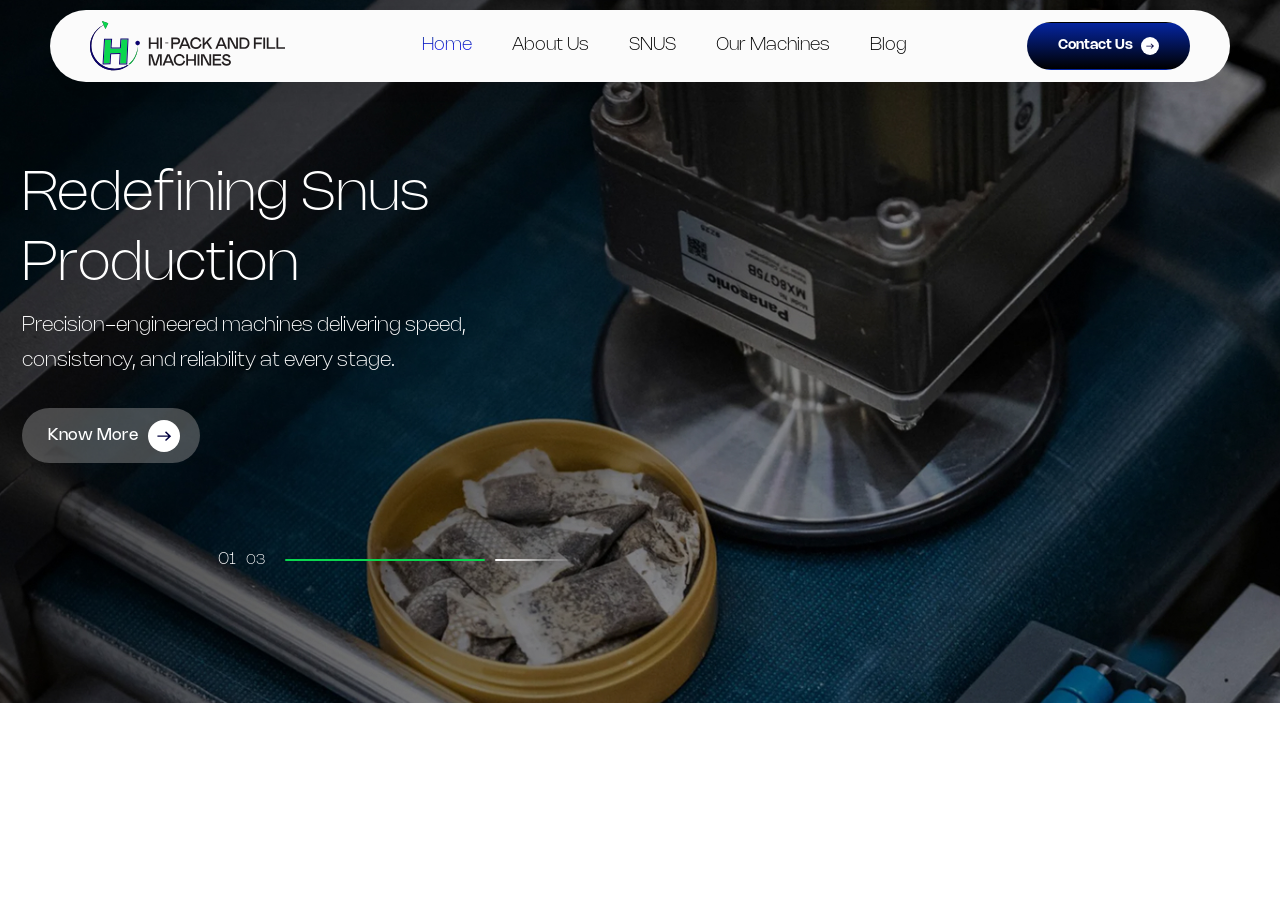
==== commit eba35cee: "ssss" ====
--- a/index.html
+++ b/index.html
@@ -119,63 +119,66 @@
   <script src="./assets/js/custom.js"></script>
 
   <script>
-    document.querySelectorAll('.home-slider').forEach((slider) => {
-      const section = slider.closest('.home-section');
-      const counter = section.querySelector('.slide-counter');
-      const progressSpans = section.querySelectorAll('.progress-line span');
+  document.querySelectorAll('.home-slider').forEach((slider) => {
+    const section = slider.closest('.home-section');
+    const counter = section.querySelector('.slide-counter');
+    const progressSpans = section.querySelectorAll('.progress-line span');
 
-      const swiper = new Swiper(slider, {
-        loop: true,
-        slidesPerView: 1,
-        spaceBetween: 0,
-        speed: 1000,
-        grabCursor: true,
-        keyboard: { enabled: true },
-        autoplay: {
-          delay: 5000,
-          disableOnInteraction: false,
+    const swiper = new Swiper(slider, {
+      loop: true,
+      slidesPerView: 1,
+      spaceBetween: 30,
+      speed: 800,
+      grabCursor: true,
+      keyboard: { enabled: true },
+      autoplay: {
+        delay: 5000,
+        disableOnInteraction: false,
+      },
+      navigation: {
+        nextEl: ".swiper-button-next",
+        prevEl: ".swiper-button-prev",
+      },
+      scrollbar: {
+        el: ".swiper-scrollbar",
+      },
+
+      on: {
+        init: function () {
+          // ✅ total slides from swiper.originalParams or DOM
+          const totalSlides = slider.querySelectorAll('.swiper-slide:not(.swiper-slide-duplicate)').length;
+          updateCounterAndProgress(this, counter, progressSpans, totalSlides);
         },
-        navigation: {
-          nextEl: ".swiper-button-next",
-          prevEl: ".swiper-button-prev",
-        },
-        scrollbar: {
-          el: ".swiper-scrollbar",
-        },
+        slideChange: function () {
+          const totalSlides = slider.querySelectorAll('.swiper-slide:not(.swiper-slide-duplicate)').length;
+          updateCounterAndProgress(this, counter, progressSpans, totalSlides);
+        }
+      }
+    });
+  });
 
-        on: {
-          init: function () {
-            updateCounterAndProgress(this, counter, progressSpans);
-          },
-          slideChange: function () {
-            updateCounterAndProgress(this, counter, progressSpans);
-          }
-        }
-      });
+  function updateCounterAndProgress(swiper, counterEl, progressSpans, total) {
+    if (!counterEl || !progressSpans) return;
+
+    const totalEl = counterEl.querySelector('.total');
+    const currentEl = counterEl.querySelector('.current');
+    const current = swiper.realIndex + 1;
+
+    // ✅ Always correct total (from real slides)
+    totalEl.textContent = total.toString().padStart(2, '0');
+    currentEl.textContent = current.toString().padStart(2, '0');
+
+    // ✅ Highlight current segment
+    progressSpans.forEach((span, idx) => {
+      if (idx === (current - 1) % total) {
+        span.classList.add('current');
+      } else {
+        span.classList.remove('current');
+      }
     });
+  }
+</script>
 
-    function updateCounterAndProgress(swiper, counterEl, progressSpans) {
-      if (!counterEl || !progressSpans) return;
-
-      const totalEl = counterEl.querySelector('.total');
-      const currentEl = counterEl.querySelector('.current');
-      const total = swiper.slides.length - swiper.loopedSlides * 2;
-      const current = swiper.realIndex + 1;
-
-      // ✅ Update counter text
-      currentEl.textContent = current.toString().padStart(2, '0');
-      totalEl.textContent = total.toString().padStart(2, '0');
-
-      // ✅ Highlight correct progress span
-      progressSpans.forEach((span, idx) => {
-        if (idx === (current - 1) % progressSpans.length) {
-          span.classList.add('current');
-        } else {
-          span.classList.remove('current');
-        }
-      });
-    }
-  </script>
 
 </body>
 </html>
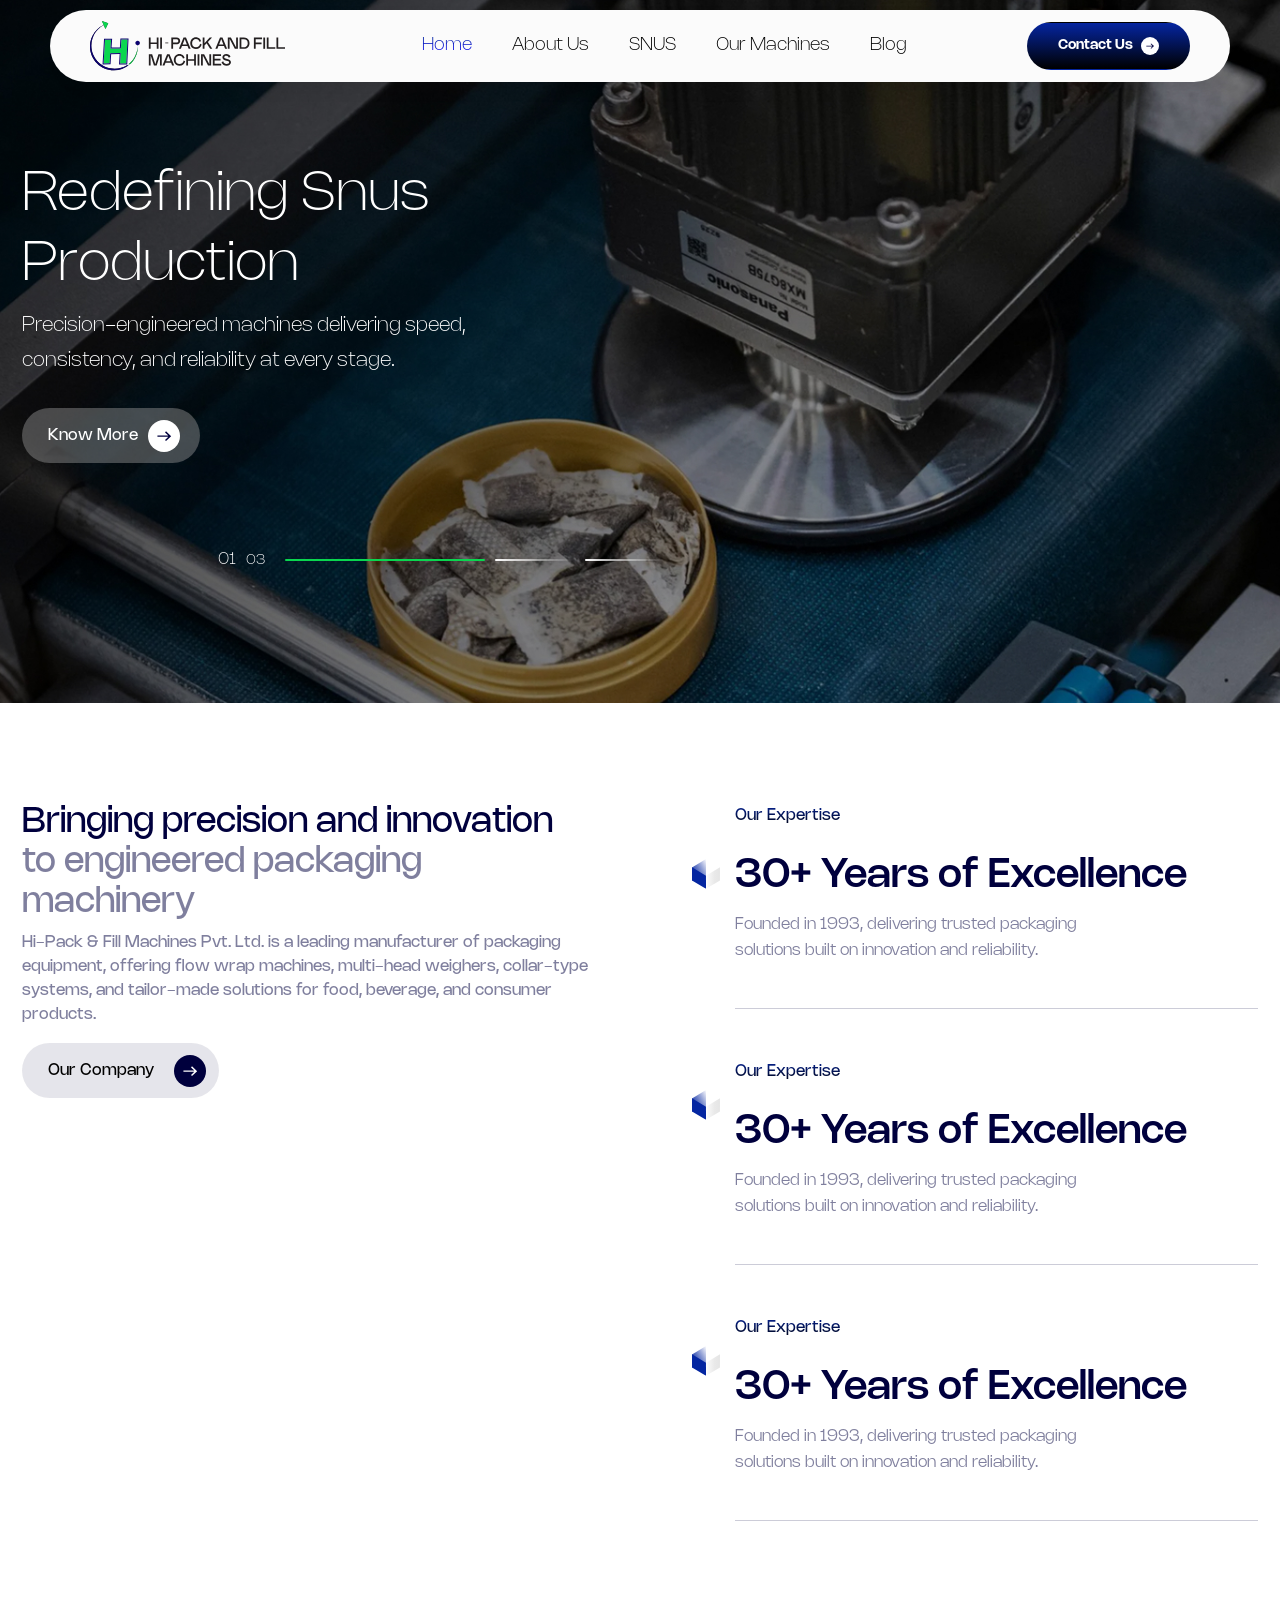
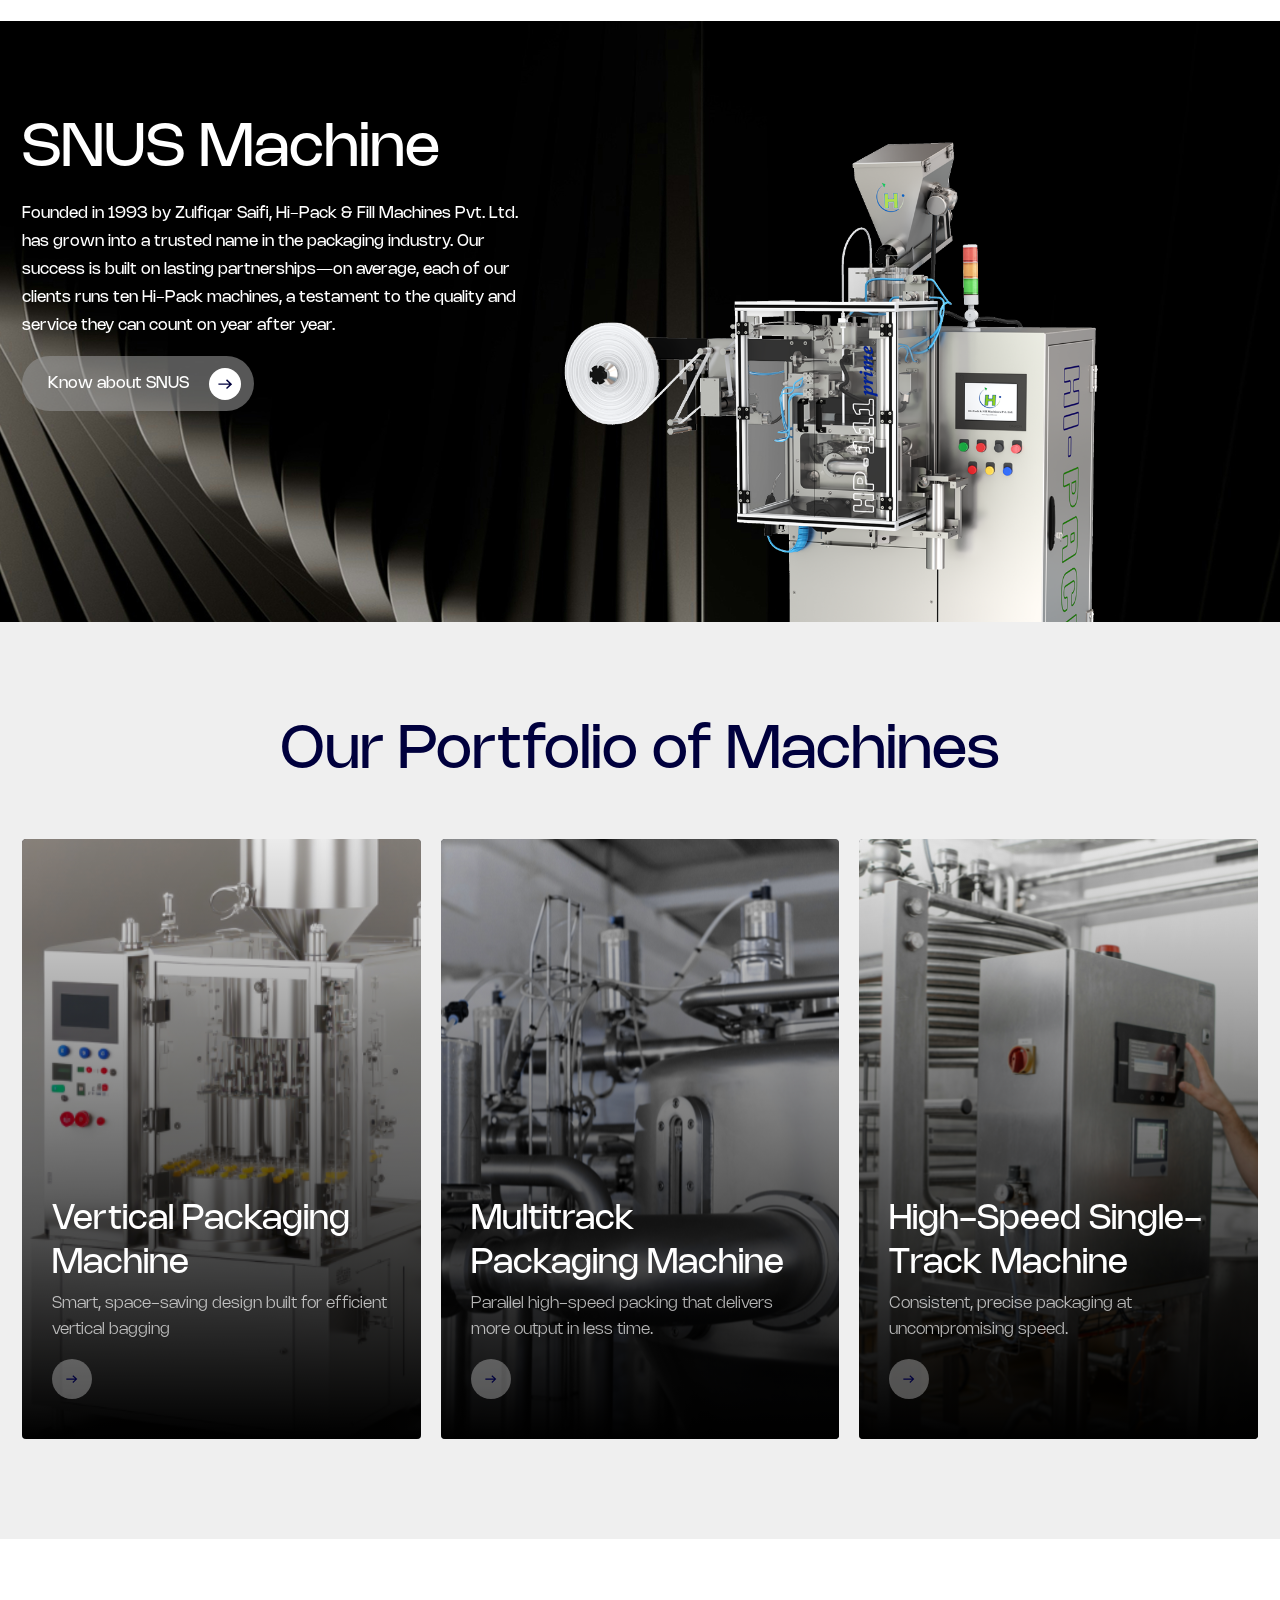
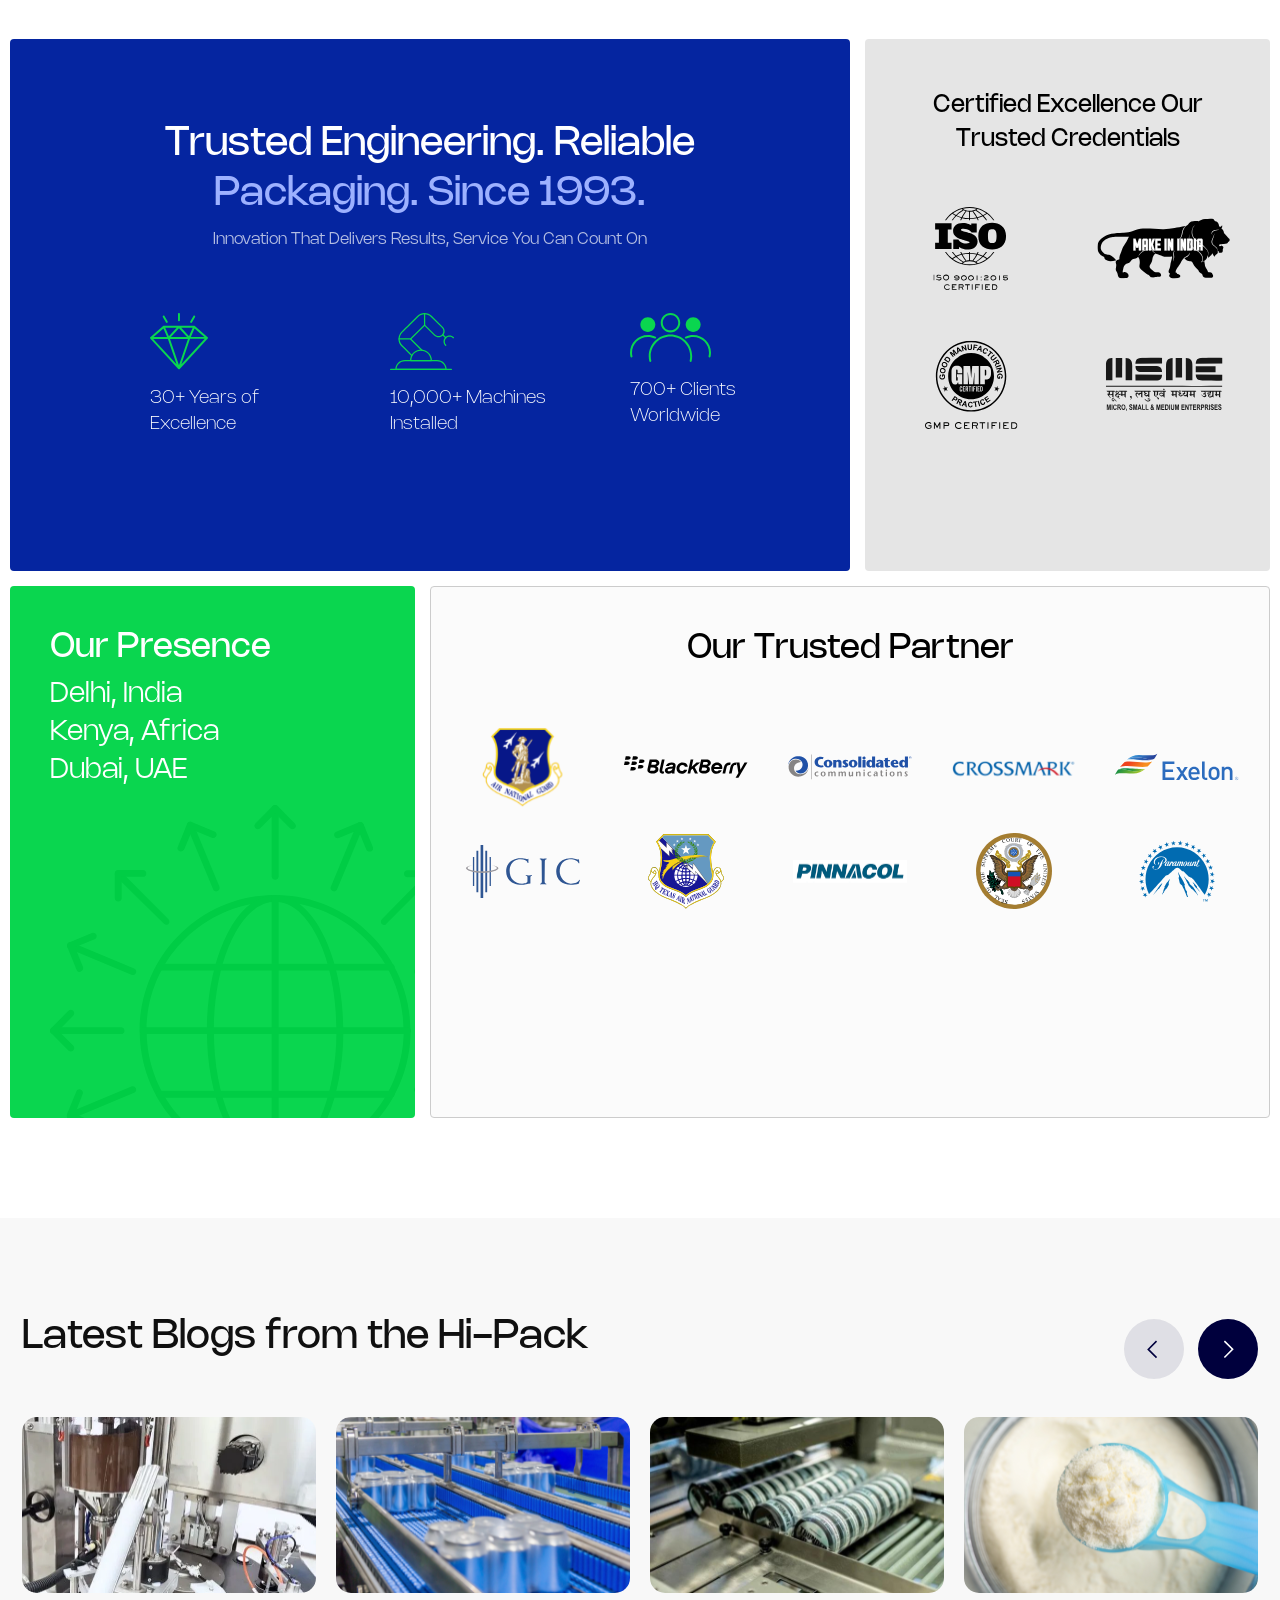
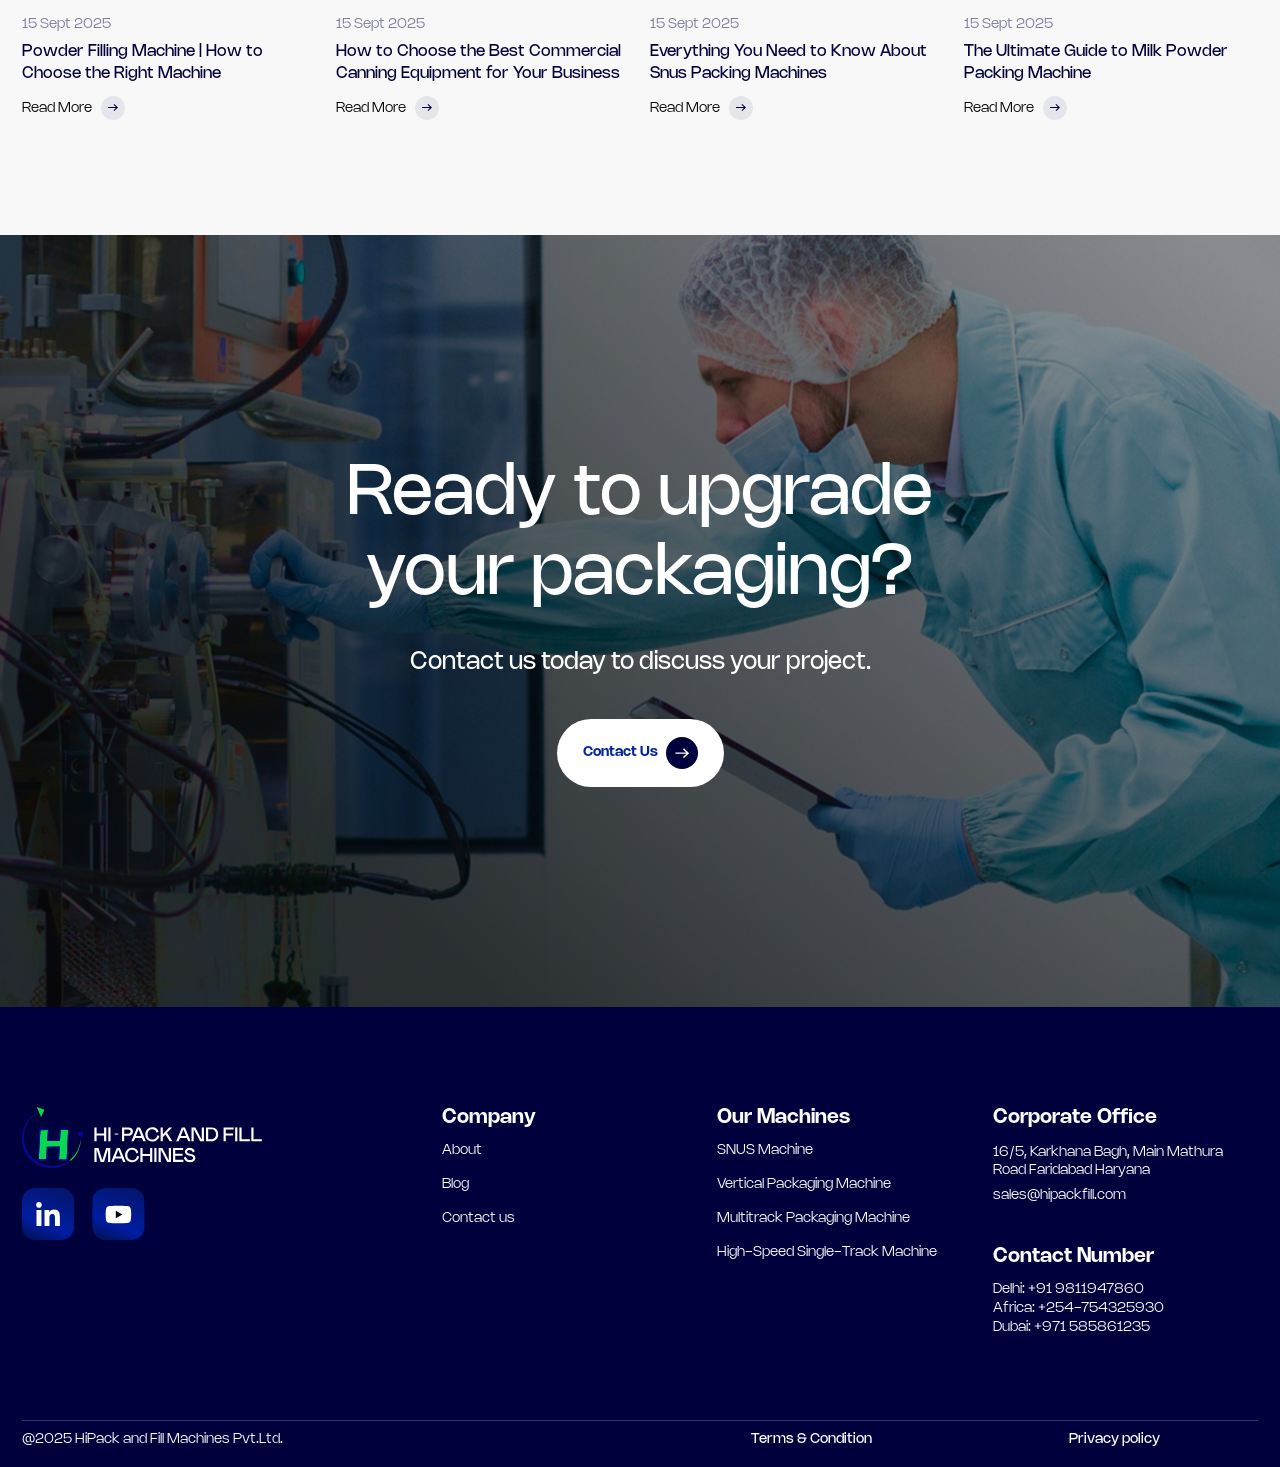
==== commit 6b089646: "homepage" ====
--- a/index.html
+++ b/index.html
@@ -7,9 +7,8 @@
   <meta charset="utf-8">
   <link rel="icon" href="images/favicon.svg" type="image/x-icon">
   <link rel="stylesheet" href="./assets/css/bootstrap.min.css">
-  <!-- <link rel="stylesheet" href="https://cdn.jsdelivr.net/npm/swiper@11/swiper-bundle.min.css" /> -->
+  <link rel="stylesheet" href="./assets/js/owlcarousel/owl.carousel.css">
   <link rel="stylesheet" href="./assets/css/swiper-bundle.min.css" />
-  <link rel="stylesheet" href="./assets/js/owlcarousel/owl.carousel.css">
   <link rel="stylesheet" href="./assets/css/fontawesome-all.min.css" type="text/css">
   <link rel="stylesheet" type="text/css" href="./assets/css/custom.css">
   <link rel="stylesheet" type="text/css" href="./assets/css/responsive.css">
@@ -106,78 +105,443 @@
       <div class="progress-line">
         <span class="current"></span>
         <span></span>
+        <span></span>
       </div>
     </div>
 
   </div><!---home-section-->
+
+
+  <div class="innovation-section">
+    <div class="container">
+      <div class="row">
+        <div class="col-md-6">
+          <div class="bringing-text">
+            <h4>Bringing precision and innovation <span>to engineered packaging <br> machinery</span> </h4>
+            <p>Hi-Pack & Fill Machines Pvt. Ltd. is a leading manufacturer of packaging equipment, offering flow wrap
+              machines, multi-head weighers, collar-type systems, and tailor-made solutions for food, beverage, and
+              consumer products.</p>
+
+            <div class="all-btn">
+              <a href="#" class="btn">Our Company <img src="./assets/images/right-arrow2.svg" alt=""></a>
+            </div>
+
+          </div>
+        </div>
+
+        <div class="col-md-6">
+          <div class="expertise-wrapper">
+            <div class="expertise-icon">
+              <img src="./assets/images/Excellence.svg" alt="">
+            </div>
+            <div class="expertise-text p-0">
+              <h5>Our Expertise</h5>
+              <h3>30+ Years of Excellence</h3>
+              <p>Founded in 1993, delivering trusted packaging solutions built on innovation and reliability.</p>
+            </div>
+          </div>
+          <div class="expertise-wrapper">
+            <div class="expertise-icon">
+              <img src="./assets/images/Excellence.svg" alt="">
+            </div>
+            <div class="expertise-text">
+              <h5>Our Expertise</h5>
+              <h3>30+ Years of Excellence</h3>
+              <p>Founded in 1993, delivering trusted packaging solutions built on innovation and reliability.</p>
+            </div>
+          </div>
+          <div class="expertise-wrapper">
+            <div class="expertise-icon">
+              <img src="./assets/images/Excellence.svg" alt="">
+            </div>
+            <div class="expertise-text">
+              <h5>Our Expertise</h5>
+              <h3>30+ Years of Excellence</h3>
+              <p>Founded in 1993, delivering trusted packaging solutions built on innovation and reliability.</p>
+            </div>
+          </div>
+        </div>
+
+      </div>
+    </div>
+  </div><!---innovation-section-->
+
+  <div class="machine-section">
+    <div class="container">
+      <div class="row">
+        <div class="col-md-5">
+          <div class="testament">
+            <h2>SNUS Machine</h2>
+            <p>Founded in 1993 by Zulfiqar Saifi, Hi-Pack & Fill Machines Pvt. Ltd. has grown into a trusted name in the
+              packaging industry. Our success is built on lasting partnerships—on average, each of our clients runs ten
+              Hi-Pack machines, a testament to the quality and service they can count on year after year.</p>
+
+            <div class="all-btn">
+              <a href="#" class="btn">Know about SNUS <img src="./assets/images/right-arrow.svg" alt=""></a>
+            </div>
+          </div>
+        </div>
+        <div class="col-md-7">
+          <div class="machine-img">
+            <img src="./assets/images/machine-img.png" alt="">
+          </div>
+        </div>
+      </div>
+    </div>
+  </div><!---machine-section-->
+
+  <div class="portfolio-section">
+    <div class="container">
+      <div class="heading-hd text-center">
+        <h2>Our Portfolio of Machines</h2>
+      </div>
+
+      <div class="gridwrapper">
+        <div class="cardwerap">
+          <div class="cardimg">
+            <img src="./assets/images/packaging-machine1.svg" alt="">
+          </div>
+          <div class="bottom-text">
+            <h5>Vertical Packaging Machine</h5>
+            <p>Smart, space-saving design built for efficient vertical bagging</p>
+            <a href="#"><img src="./assets/images/right-arrow-link.svg" alt=""></a>
+          </div>
+        </div><!--cardwerap-->
+        <div class="cardwerap">
+          <div class="cardimg">
+            <img src="./assets/images/packaging-machine2.svg" alt="">
+          </div>
+          <div class="bottom-text">
+            <h5>Multitrack Packaging Machine</h5>
+            <p>Parallel high-speed packing that delivers more output in less time.</p>
+            <a href="#"><img src="./assets/images/right-arrow-link.svg" alt=""></a>
+          </div>
+        </div><!--cardwerap-->
+        <div class="cardwerap">
+          <div class="cardimg">
+            <img src="./assets/images/packaging-machine3.svg" alt="">
+          </div>
+          <div class="bottom-text">
+            <h5>High-Speed Single-Track Machine</h5>
+            <p>Consistent, precise packaging at uncompromising speed.</p>
+            <a href="#"><img src="./assets/images/right-arrow-link.svg" alt=""></a>
+          </div>
+        </div><!--cardwerap-->
+      </div>
+
+
+    </div>
+  </div><!---portfolio-section-->
+
+  <div class="presence-section">
+    <div class="container">
+      <div class="row">
+        <div class="col-md-8 p-0">
+          <div class="wrappercover">
+            <div class="servicehd">
+              <h4>Trusted Engineering. Reliable <span>Packaging. Since 1993.</span></h4>
+              <p>Innovation That Delivers Results, Service You Can Count On</p>
+            </div>
+            <div class="clientswerap">
+              <div class="celiablecnt">
+                <img src="./assets/images/Reliable1.svg" alt="">
+                <p>30+ Years of <br> Excellence</p>
+              </div>
+              <div class="celiablecnt">
+                <img src="./assets/images/Reliable2.svg" alt="">
+                <p>10,000+ Machines <br> Installed</p>
+              </div>
+              <div class="celiablecnt">
+                <img src="./assets/images/Reliable3.svg" alt="">
+                <p>700+ Clients <br> Worldwide</p>
+              </div>
+            </div>
+          </div>
+        </div>
+        <div class="col-md-4 p-0">
+          <div class="certified">
+            <h4>Certified Excellence Our Trusted Credentials</h4>
+            <ul>
+              <li><img src="./assets/images/ISO.svg" alt=""></li>
+              <li><img src="./assets/images/make-in.svg" alt=""></li>
+              <li><img src="./assets/images/Isolation_Mode.svg" alt=""></li>
+              <li><img src="./assets/images/msme.svg" alt=""></li>
+
+            </ul>
+          </div>
+        </div>
+      </div>
+
+      <div class="row">
+        <div class="col-md-4 p-0">
+          <div class="ourcard">
+            <h5>Our Presence</h5>
+            <p>Delhi, India
+              Kenya, Africa
+              Dubai, UAE</p>
+
+            <div class="vectorbottom">
+              <img src="./assets/images/vector.svg" alt="">
+            </div>
+          </div>
+        </div>
+        <div class="col-md-8 p-0">
+          <div class="partnerwerap">
+            <h4>Our Trusted Partner</h4>
+
+            <div class="partnerslider">
+              <div class="partneritem">
+                <img src="./assets/images/Partner.svg" alt="">
+              </div>
+              <div class="partneritem">
+                <img src="./assets/images/Partner2.svg" alt="">
+              </div>
+              <div class="partneritem">
+                <img src="./assets/images/Partner3.svg" alt="">
+              </div>
+              <div class="partneritem">
+                <img src="./assets/images/Partner4.svg" alt="">
+              </div>
+              <div class="partneritem">
+                <img src="./assets/images/Partner5.svg" alt="">
+              </div>
+              <div class="partneritem">
+                <img src="./assets/images/Partner6.svg" alt="">
+              </div>
+              <div class="partneritem">
+                <img src="./assets/images/Partner7.svg" alt="">
+              </div>
+              <div class="partneritem">
+                <img src="./assets/images/Partner8.svg" alt="">
+              </div>
+              <div class="partneritem">
+                <img src="./assets/images/Partner9.svg" alt="">
+              </div>
+              <div class="partneritem">
+                <img src="./assets/images/Partner10.svg" alt="">
+              </div>
+            </div>
+
+
+
+
+          </div>
+        </div>
+      </div>
+    </div>
+  </div><!--resence-section-->
+
+
+  <div class="latest-section">
+    <div class="container">
+      <div class="bloghd">
+        <h3>Latest Blogs from the Hi-Pack</h3>
+      </div>
+
+      <div class="owl-carousel owl-theme blogslider">
+        <div class="blogpost">
+          <div class="postimg">
+            <img src="./assets/images/blog1.svg" alt="">
+          </div>
+          <div class="blogcnt">
+            <span>15 Sept 2025</span>
+            <h5>Powder Filling Machine | How to Choose the Right Machine</h5>
+            <a href="#">Read More <img src="./assets/images/Readmore.svg" alt=""></a>
+          </div>
+        </div>
+
+        <div class="blogpost">
+          <div class="postimg">
+            <img src="./assets/images/blog2.svg" alt="">
+          </div>
+          <div class="blogcnt">
+            <span>15 Sept 2025</span>
+            <h5>How to Choose the Best Commercial Canning Equipment for Your Business</h5>
+            <a href="#">Read More <img src="./assets/images/Readmore.svg" alt=""></a>
+          </div>
+        </div>
+
+        <div class="blogpost">
+          <div class="postimg">
+            <img src="./assets/images/blog3.svg" alt="">
+          </div>
+          <div class="blogcnt">
+            <span>15 Sept 2025</span>
+            <h5>Everything You Need to Know About Snus Packing Machines</h5>
+            <a href="#">Read More <img src="./assets/images/Readmore.svg" alt=""></a>
+          </div>
+        </div>
+
+        <div class="blogpost">
+          <div class="postimg">
+            <img src="./assets/images/blog4.svg" alt="">
+          </div>
+          <div class="blogcnt">
+            <span>15 Sept 2025</span>
+            <h5>The Ultimate Guide to Milk Powder Packing Machine</h5>
+            <a href="#">Read More <img src="./assets/images/Readmore.svg" alt=""></a>
+          </div>
+        </div>
+
+      </div>
+
+
+
+    </div>
+  </div><!--latest-section-->
+
+  <div class="upgrade-section">
+    <div class="container">
+      <div class="titlewrap ">
+        <h3>Ready to upgrade <br> your packaging?</h3>
+        <p>Contact us today to discuss your project.</p>
+        <a href="#" class="btn">Contact Us <img src="./assets/images/right-arrow2.svg" alt=""></a>
+      </div>
+    </div>
+  </div><!-----upgrade-section-->
+
+
+  <footer class="footer">
+    <div class="container">
+      <div class="row">
+        <div class="col-md-4">
+          <div class="ftr-logo">
+            <a href="#"><img src="./assets/images/ftr-logo.svg" alt=""></a>
+          </div>
+          <div class="social-icon">
+            <a href="#"><img src="./assets/images/linkedin.svg" alt=""></a>
+            <a href="#"><img src="./assets/images/youtube.svg" alt=""></a>
+          </div>
+        </div>
+
+
+        <div class="col-md-8">
+          <div class="ftr-werp">
+            <div class="ftr-menu">
+              <h5>Company</h5>
+              <ul>
+                <li><a href="#">About</a></li>
+                <li><a href="#">Blog</a></li>
+                <li><a href="#">Contact us</a></li>
+              </ul>
+            </div>
+
+
+            <div class="ftr-menu">
+              <h5>Our Machines</h5>
+              <ul>
+                <li><a href="#">SNUS Machine</a></li>
+                <li><a href="#">Vertical Packaging Machine</a></li>
+                <li><a href="#">Multitrack Packaging Machine</a></li>
+                <li><a href="#">High-Speed Single-Track Machine</a></li>
+              </ul>
+            </div>
+
+            <div class="ftr-menu">
+              <h5>Corporate Office</h5>
+              <p>16/5, Karkhana Bagh, Main Mathura Road Faridabad Haryana</p>
+              <a href="#">sales@hipackfill.com</a>
+
+
+              <div class="contact-infom">
+                <h5>Contact Number</h5>
+                <ul>
+                  <li><a href="#">Delhi: +91 9811947860</a></li>
+                  <li><a href="#">Africa: +254-754325930</a></li>
+                  <li><a href="#">Dubai: +971 585861235</a></li>
+                </ul>
+              </div>
+
+
+            </div>
+          </div><!--ftr-werp-->
+        </div>
+      </div>
+
+
+      <div class="copyright">
+        <div class="row">
+          <div class="col-md-6">
+            <p> @2025 HiPack  and Fill Machines Pvt.Ltd.</p>
+          </div>
+          <div class="col-md-6">
+            <div class="privacy-dlf">
+              <a href="#">Terms & Condition</a>
+              <a href="#">Privacy policy</a>
+            </div>
+          </div>
+        </div>
+      </div>
+    </div>
+  </footer><!--footer-->
 
 
   <script src="./assets/js/jquery-3.6.3.js"></script>
   <script src="./assets/js/bootstrap.bundle.min.js"></script>
+  <script src="./assets/js/owlcarousel/owl.carousel.js"></script>
   <script src="./assets/js/swiper-bundle.min.js"></script>
-  <script src="./assets/js/owlcarousel/owl.carousel.js"></script>
   <script src="./assets/js/custom.js"></script>
 
   <script>
-  document.querySelectorAll('.home-slider').forEach((slider) => {
-    const section = slider.closest('.home-section');
-    const counter = section.querySelector('.slide-counter');
-    const progressSpans = section.querySelectorAll('.progress-line span');
-
-    const swiper = new Swiper(slider, {
-      loop: true,
-      slidesPerView: 1,
-      spaceBetween: 30,
-      speed: 800,
-      grabCursor: true,
-      keyboard: { enabled: true },
-      autoplay: {
-        delay: 5000,
-        disableOnInteraction: false,
-      },
-      navigation: {
-        nextEl: ".swiper-button-next",
-        prevEl: ".swiper-button-prev",
-      },
-      scrollbar: {
-        el: ".swiper-scrollbar",
-      },
-
-      on: {
-        init: function () {
-          // ✅ total slides from swiper.originalParams or DOM
-          const totalSlides = slider.querySelectorAll('.swiper-slide:not(.swiper-slide-duplicate)').length;
-          updateCounterAndProgress(this, counter, progressSpans, totalSlides);
+    document.querySelectorAll('.home-slider').forEach((slider) => {
+      const section = slider.closest('.home-section');
+      const counter = section.querySelector('.slide-counter');
+      const progressSpans = section.querySelectorAll('.progress-line span');
+
+      const swiper = new Swiper(slider, {
+        loop: true,
+        slidesPerView: 1,
+        spaceBetween: 30,
+        speed: 800,
+        grabCursor: true,
+        keyboard: { enabled: true },
+        autoplay: {
+          delay: 5000,
+          disableOnInteraction: false,
         },
-        slideChange: function () {
-          const totalSlides = slider.querySelectorAll('.swiper-slide:not(.swiper-slide-duplicate)').length;
-          updateCounterAndProgress(this, counter, progressSpans, totalSlides);
+        navigation: {
+          nextEl: ".swiper-button-next",
+          prevEl: ".swiper-button-prev",
+        },
+        scrollbar: {
+          el: ".swiper-scrollbar",
+        },
+
+        on: {
+          init: function () {
+            // ✅ total slides from swiper.originalParams or DOM
+            const totalSlides = slider.querySelectorAll('.swiper-slide:not(.swiper-slide-duplicate)').length;
+            updateCounterAndProgress(this, counter, progressSpans, totalSlides);
+          },
+          slideChange: function () {
+            const totalSlides = slider.querySelectorAll('.swiper-slide:not(.swiper-slide-duplicate)').length;
+            updateCounterAndProgress(this, counter, progressSpans, totalSlides);
+          }
         }
-      }
+      });
     });
-  });
-
-  function updateCounterAndProgress(swiper, counterEl, progressSpans, total) {
-    if (!counterEl || !progressSpans) return;
-
-    const totalEl = counterEl.querySelector('.total');
-    const currentEl = counterEl.querySelector('.current');
-    const current = swiper.realIndex + 1;
-
-    // ✅ Always correct total (from real slides)
-    totalEl.textContent = total.toString().padStart(2, '0');
-    currentEl.textContent = current.toString().padStart(2, '0');
-
-    // ✅ Highlight current segment
-    progressSpans.forEach((span, idx) => {
-      if (idx === (current - 1) % total) {
-        span.classList.add('current');
-      } else {
-        span.classList.remove('current');
-      }
-    });
-  }
-</script>
+
+    function updateCounterAndProgress(swiper, counterEl, progressSpans, total) {
+      if (!counterEl || !progressSpans) return;
+
+      const totalEl = counterEl.querySelector('.total');
+      const currentEl = counterEl.querySelector('.current');
+      const current = swiper.realIndex + 1;
+
+      // ✅ Always correct total (from real slides)
+      totalEl.textContent = total.toString().padStart(2, '0');
+      currentEl.textContent = current.toString().padStart(2, '0');
+
+      // ✅ Highlight current segment
+      progressSpans.forEach((span, idx) => {
+        if (idx === (current - 1) % total) {
+          span.classList.add('current');
+        } else {
+          span.classList.remove('current');
+        }
+      });
+    }
+  </script>
 
 
 </body>
--- a/assets/css/custom.css
+++ b/assets/css/custom.css
@@ -43,6 +43,7 @@
 .navmenu .nav-item a.active{background: var(--Gradient, linear-gradient(180deg, #0525A0 0%, #0E07FB 100%));background-clip: text;-webkit-background-clip: text;-webkit-text-fill-color: transparent;}
 
 .contact-button .btn{font-family:'Nohemi-SemiBold'; display: inline-flex; align-items: center; gap: 0px 8px; border-radius: 49px;background: var(--Gradient_1, linear-gradient(180deg, #0525A0 0%, #000 100%)); color: #FFF;font-size: 14px;font-weight: 600;line-height: normal; padding:14px 30px;}
+
 .contact-button .btn img{height:18px;}
 
 
@@ -67,7 +68,119 @@
 .progress-line span.current{background:  #0AD64F; width: 200px;transition: width 0.5s ease;}
 .progress-line span{border-radius: 10px; width: 80px; height: 2px; background: linear-gradient(90deg,rgba(255, 255, 255, 1) 0%,rgba(142, 142, 142, 0) 100%);display: block;}
 
+/*=====home-section=====*/
+
+/*=====innovation-section=====*/
+.innovation-section{padding: 100px 0px; position: relative; overflow: hidden;}
+.all-btn .btn{border-radius: 100px;background: rgba(0, 0, 61, 0.10); display: inline-flex;height: 55px;gap: 0px 20px; padding: 8px 12px 7px 25px;justify-content: flex-end;align-items: center;color:#000;font-size: 16px;font-weight: 400;line-height: 31.2px;}
+.bringing-text h4{color: #00003D;font-size:35px;font-weight: 400;line-height:40px;}
+.bringing-text h4 span{color: rgba(0, 0, 61, 0.50);display: block;}
+.bringing-text p{color: rgba(0, 0, 61, 0.50);font-size:16px;font-weight: 300;line-height:24px;max-width: 616px;}
+.expertise-wrapper{display: flex; align-items: center; gap: 0px 15px; padding-left: 40px;}
+.expertise-text{border-bottom: 1px solid rgba(0, 0, 61, 0.20); width: 100%; padding-top:50px;}
+.expertise-text h5{font-size: 16px;font-weight: 400;line-height: 26px;background: var(--Gradient_1, linear-gradient(180deg, #0525A0 0%, #000 100%));
+background-clip: text;-webkit-background-clip: text;-webkit-text-fill-color: transparent;margin-bottom:28px;}
+.expertise-text h3{font-family:'Nohemi-Medium';color: #00003D;font-size: 40px;font-weight: 500;line-height: 38px; margin-bottom: 17px;}
+.expertise-text p{font-family:'Nohemi-Light';color: rgba(0, 0, 61, 0.50);font-size: 16px;font-weight: 300;line-height: 26px; max-width: 398px; margin-bottom:44px;}
+.expertise-icon {position: relative;top: -32px;}
+.expertise-text:first-of-type {padding-top: 0px !important;}
+
+/*=====innovation-section=====*/
+
+/*=====Machine-section=====*/
+.machine-section{ padding: 87px 0px 0px 0px;background-image: url('../images/machine-banner.jpg'); background-position: center; background-size: cover;}
+.testament h2{color: #FFF;font-size: 60px;font-weight: 400;line-height: 84px;}
+.testament p{color:#FFF;font-size: 16px;font-weight: 300;line-height: 28px; max-width: 616px;}
+.testament .all-btn .btn {color: #fff;background: rgba(148, 148, 148, 0.59);}
+.machine-img img{text-align: right; display: block; width: 100%;}
+/*=====Machine-section=====*/
 
 
-/*=====home-section=====*/
+/*=====portfolio-section=====*/
+.portfolio-section{padding: 100px 0px; position: relative; overflow: hidden; background: rgba(239, 239, 239, 1);}
+.heading-hd h2{color: #00003D;font-size: 60px;font-weight: 400;line-height: 59px;}
+.gridwrapper{display: grid; grid-template-columns: repeat(3 ,1fr); gap: 0px 20px;}
+.cardwerap{position: relative; overflow: hidden; margin-top: 50px;}
+.cardimg img{width: 100%;border-radius: 4px;}
+.cardimg{position: relative;}
+.cardimg::after{content: ''; position: absolute; top: 0px; left: 0px; width: 100%; height: 100%; border-radius: 4px; background: linear-gradient(180deg, rgba(0, 0, 0, 0.08) 0%, #000 100%);}
+.bottom-text{position: absolute; bottom: 40px; left: 0px; padding: 0px 30px; z-index: 99;}
+.bottom-text h5{color: #FFF;font-size: 34px;font-weight: 400;line-height: 44px; margin-bottom: 5px;}
+.bottom-text p{font-family:'Nohemi-Light';color: rgba(255, 255, 255, 0.70);font-size: 16px;font-weight: 300;line-height: 26px; max-width: 360px;}
 
+
+/*=====resence-section=====*/
+.presence-section{padding: 100px 0px; position: relative; overflow: hidden;}
+.wrappercover{background: #0525A0; padding: 80px;height: 532px;border-radius: 4px;}
+.servicehd{margin-bottom: 60px;}
+.servicehd h4{color: #FFF;text-align: center;font-size: 40px;font-weight: 500;line-height: 50px;}
+.servicehd h4 span{color: #9DB1FF;}
+.servicehd p{font-family:'Nohemi-Light';color: rgba(255, 255, 255, 0.70);text-align: center;font-size: 16px;font-weight: 300;line-height: 26px;}
+.clientswerap{display: grid; grid-template-columns: repeat(3 ,1fr); gap: 0px 40px; position: relative; left: 60px;}
+.celiablecnt{position: relative; overflow: hidden;}
+.celiablecnt img{margin-bottom: 15px;}
+.celiablecnt P{color:#FFF;font-weight: 300;line-height: 26px; font-size: 18px;font-family:'Nohemi-ExtraLight';}
+
+.certified{margin-left: 15px; border-radius: 4px;background: var(--Light-Grey, #E5E5E5);padding:50px 20px 120px 20px; text-align: center; height: 532px;}
+.certified h4{color: #000;text-align: center;font-size: 24px;font-weight: 500;line-height: 34px; max-width: 276px; margin: 0 auto;}
+.certified ul{display: grid; grid-template-columns: repeat(2 ,1fr); gap: 0px 20px; align-items: center;}
+.certified li{margin-top: 50px;}
+
+.ourcard{margin-right: 15px; margin-top: 15px;border-radius: 4px;background: var(--Neon-Green, #0AD64F); padding: 50px 0px 0px 40px;  height: 532px; position: relative; overflow: hidden;}
+.ourcard h5{color:#fff;font-size: 34px;font-weight: 500;line-height: 24px; margin-bottom: 15px;}
+.ourcard p{font-family:'Nohemi-Light';color:#fff;font-size: 28px;font-weight: 300;line-height: 38px; max-width: 170px;}
+.vectorbottom{text-align: right; display: block;}
+.vectorbottom img{width: 100%; height: 100%;}
+
+.partnerwerap{margin-top: 15px; text-align: center; border-radius: 4px;border: 1px solid #CCC;background: #FBFBFB;padding:50px 20px 120px 20px; height: 532px; position: relative; }
+.partnerwerap h4{color: #000;text-align: center;font-size: 34px;font-weight: 500;line-height: 24px; margin-bottom: 40px; }
+.partnerslider{display: grid; grid-template-columns: repeat(5 ,1fr); gap: 0px 20px; align-items: center;}
+.partneritem{margin-top:24px;}
+
+
+/*=====.latest-section=====*/
+.latest-section{padding: 90px 0px; position: relative; overflow: hidden; background: #F8F8F8;}
+.bloghd h3{color: #101010;font-size: 40px;font-weight: 400;line-height: 59px; margin-bottom: 50px;}
+.blogpost{position: relative; overflow: hidden;}
+.postimg img{width: 100%; border-radius: 15px; margin-bottom: 15px; }
+.blogcnt span{font-family:'Nohemi-Light';color: rgba(0, 0, 61, 0.50);font-size: 14px;font-weight: 300;line-height: 33px;}
+.blogcnt h5{color:#00003D;font-size:16px;font-weight: 400;line-height: 22px;}    
+.blogcnt a{font-family:'Nohemi-Light';color:#000;font-size: 14px;font-weight: 400;line-height: 31.2px;}
+.blogcnt a img{margin-left: 6px;}
+.latest-section .owl-theme .owl-controls .owl-nav div{height: 0px !important;}
+.latest-section .owl-prev:before { content: ''; background-image: url(../images/owl-prev.svg); background-repeat: no-repeat; position: absolute;    top: -30%;right:6%; left: auto; width: 60px;height: 60px;background-size: 60px;margin: 0 auto;}
+.latest-section .owl-next:before {content: '';background-image: url(../images/owl-next.svg);background-repeat: no-repeat;position: absolute;top: -30%;right: 0px;width: 60px;height: 60px;background-size: 60px;margin: 0 auto;}
+.owl-theme .owl-controls .owl-nav .disabled{opacity: 100% !important;}
+
+/*=====.upgrade-section=====*/
+.upgrade-section{background-image: url('../images/upgrade-banner.jpg'); background-position: center; background-size: cover; padding:220px 0px; position: relative;}
+.upgrade-section::after{content: ''; position: absolute; top: 0px; left: 0px; width: 100%; height: 100%;opacity: 0.8;
+background: linear-gradient(222deg, #14004C -73.11%, rgba(4, 0, 76, 0.49) 3.09%, #00032A 76.41%);
+mix-blend-mode: luminosity;}
+.titlewrap{position: relative; z-index: 22; text-align: center;}
+.titlewrap h3{color: #FFF;font-size:70px;font-weight: 400;line-height: 80px;}
+.titlewrap p{color: #FFF;font-size: 24px;font-weight: 300;line-height:80px;}
+.titlewrap .btn{border: 0px; font-family:'Nohemi-SemiBold'; border-radius: 49px; color: #0525A0; background: #fff;font-size: 14px;font-weight: 600;line-height: normal;display: inline-flex; align-items: center; gap: 0px 8px;padding:18px 26px;}
+
+
+/*---footer----*/
+.footer{padding: 100px 0px 20px 0px; overflow: hidden;position: relative;
+background:#00003D;}
+.footer .row{position: relative;}
+.ftr-logo img{margin-bottom: 20px; max-width: 240px;}
+.social-icon a{margin-right: 15px;}
+
+.ftr-werp{display:grid; grid-template-columns: repeat(3 ,1fr); gap: 0px 10px; justify-content: space-between;}
+.ftr-menu{position: relative; overflow: hidden;}
+.ftr-menu h5{font-family:'Nohemi-SemiBold';color: #FFF;font-size: 20px;font-weight: 600;line-height: normal; margin-bottom: 16px;}
+.ftr-menu li a{font-family:'Nohemi-Light';color: #FFF;font-size: 14px;font-weight: 300;line-height:normal; margin-bottom:20px; display: block;}
+.ftr-menu p{font-family:'Nohemi-Light';color: #FFF;font-size: 14px;font-weight: 300;line-height:18px; margin-bottom: 5px;}
+.ftr-menu a{color: #FFF;line-height:normal;font-family:'Nohemi-Light';}
+
+.contact-infom{margin-top: 40px;}
+.contact-infom a{margin-bottom: 5px !important;}
+
+.copyright {position: relative;padding-top: 12px;border-top: 1px solid rgba(255, 255, 255, 0.20);margin-top: 80px;}
+.copyright p {font-family:'Nohemi-Light';color: #FFF;font-size: 14px;font-weight: 300;line-height:normal;margin: 0px;}
+.privacy-dlf a{color: #FFF;font-size: 14px;font-weight: 300;line-height:normal;}
+.privacy-dlf {display: flex;align-items: center;justify-content: space-around;}
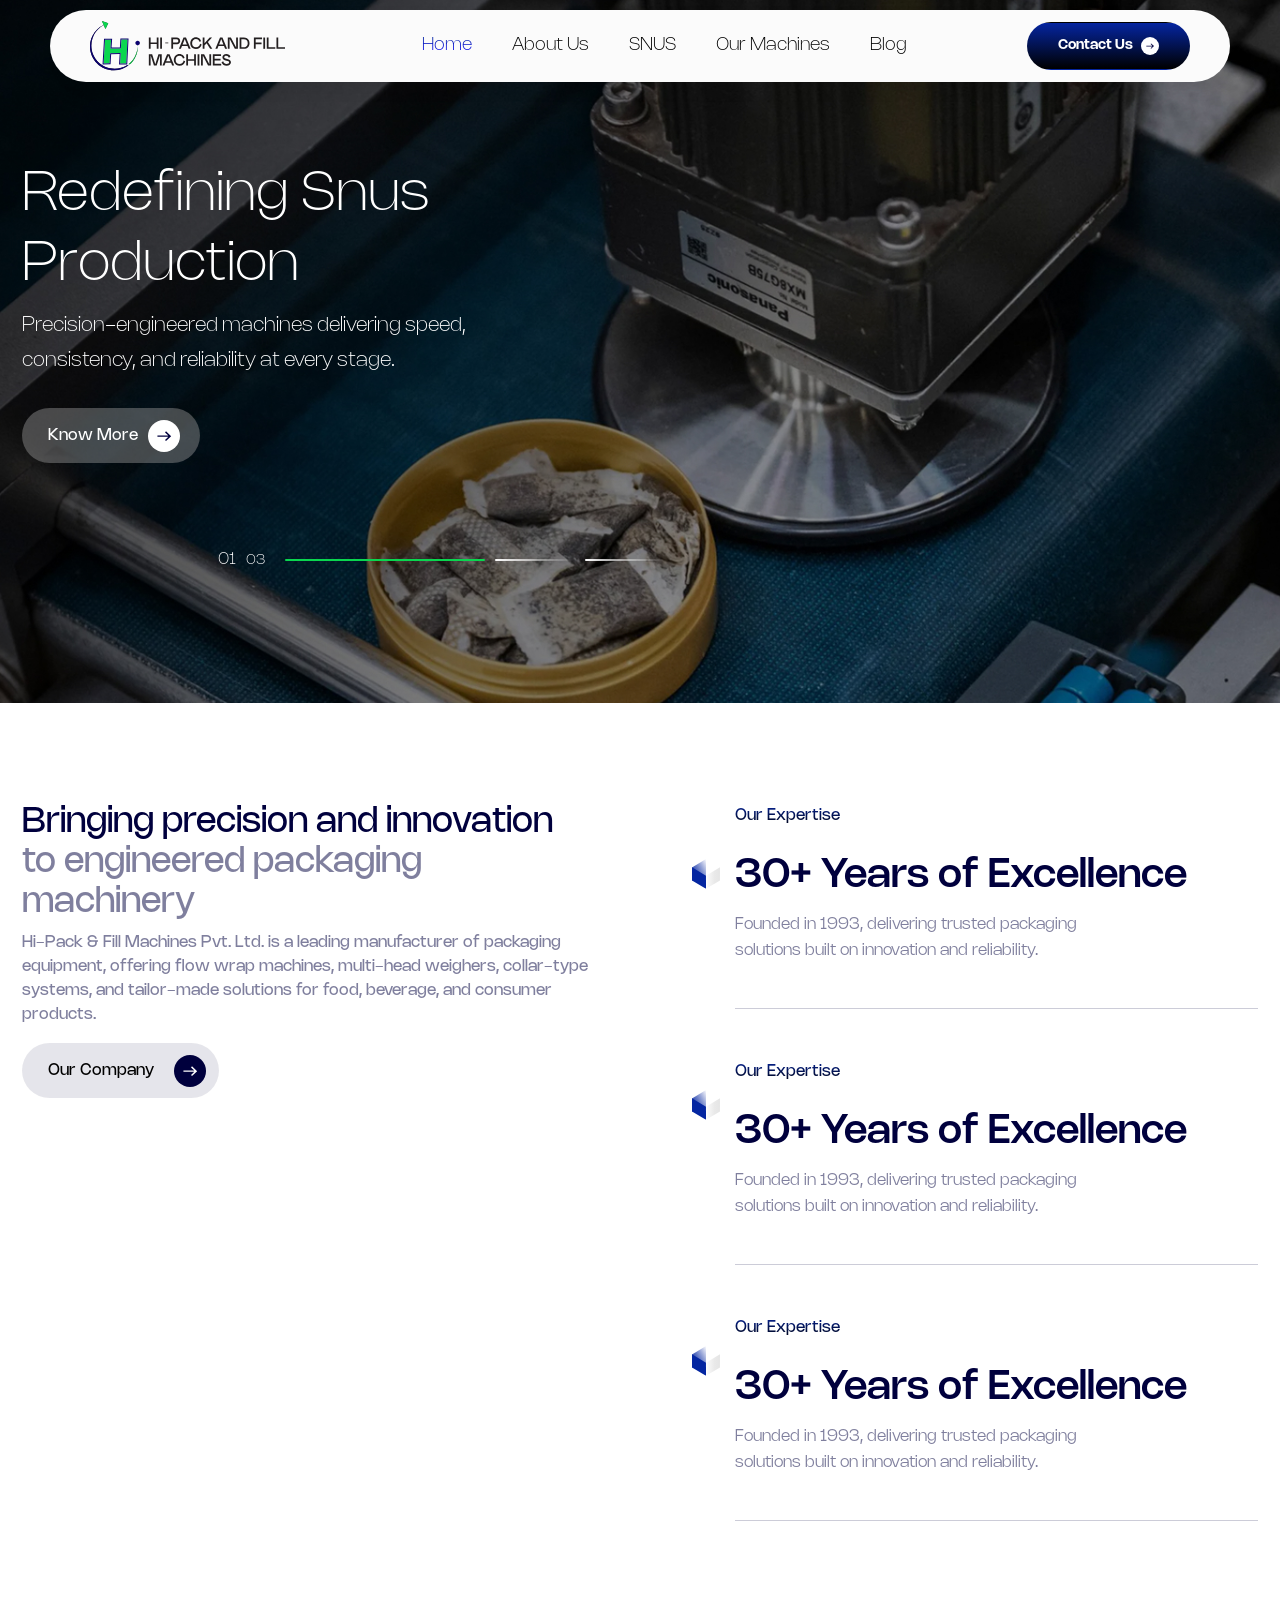
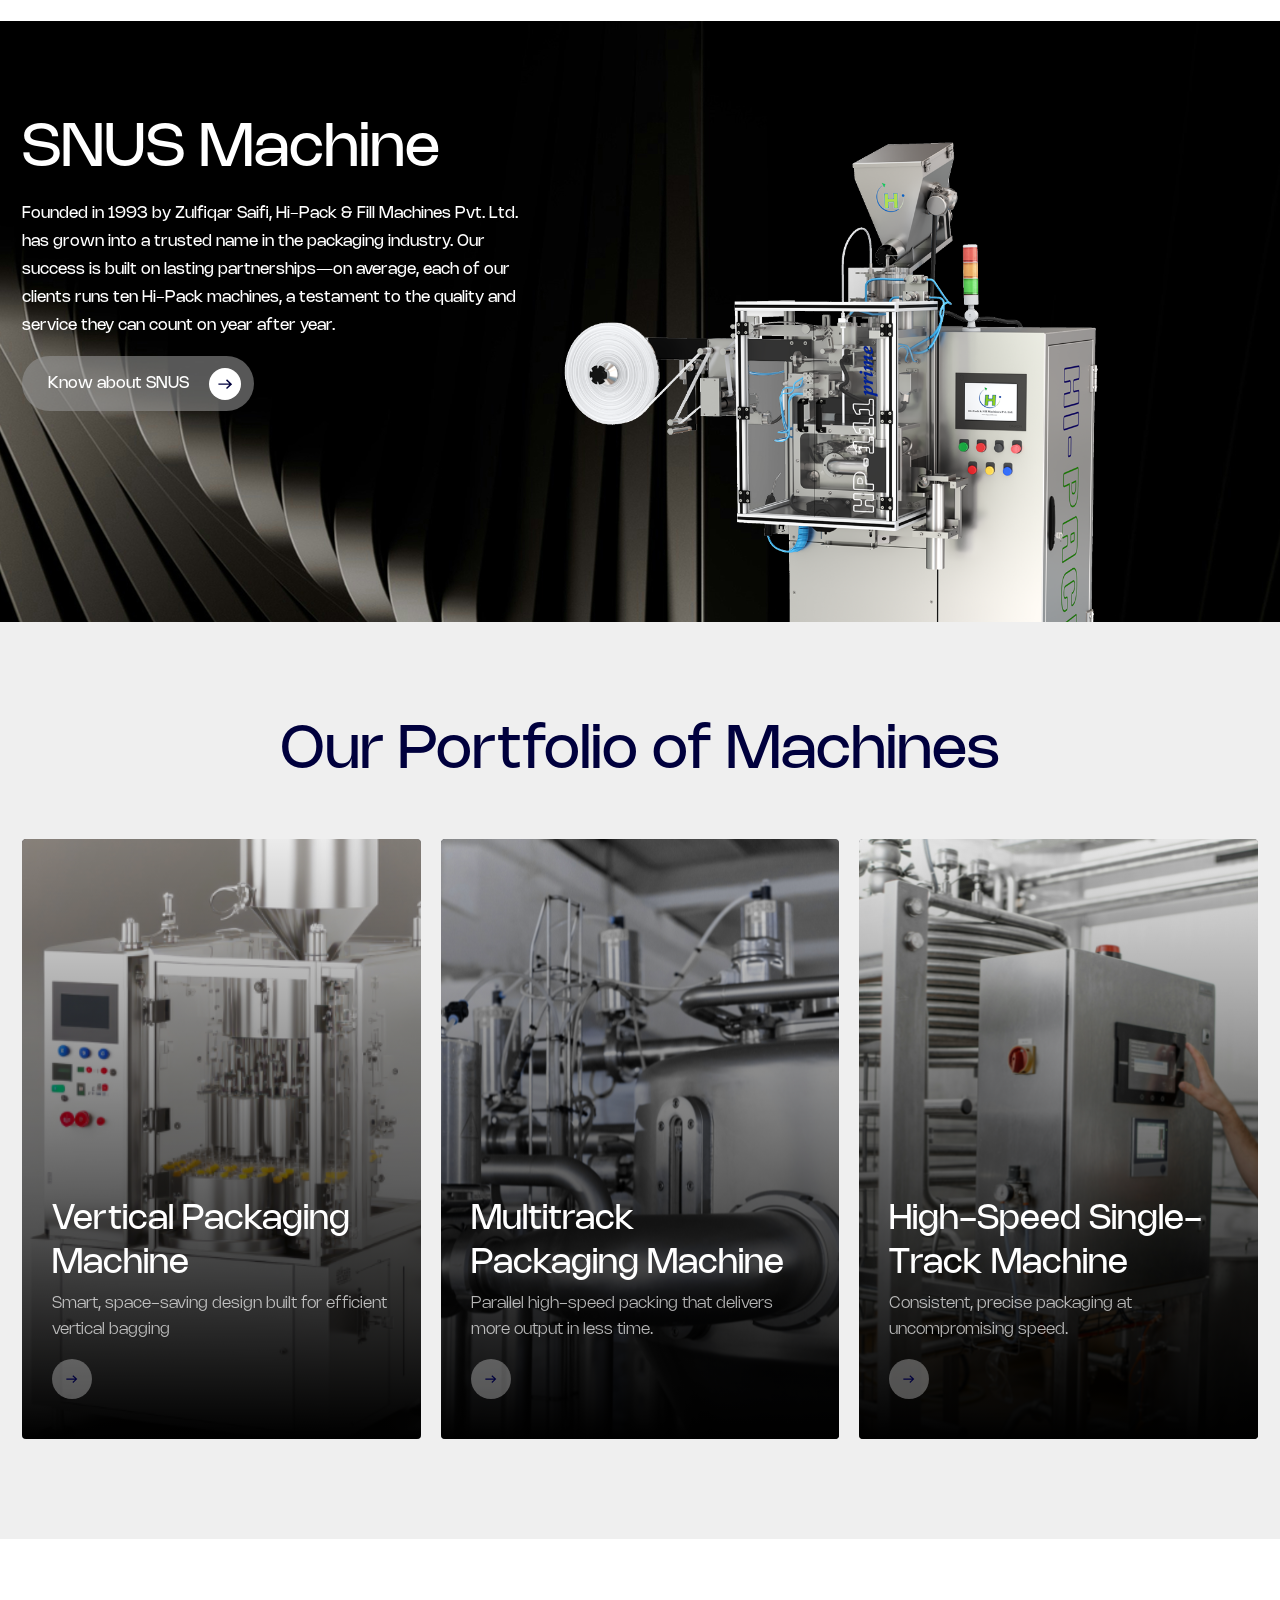
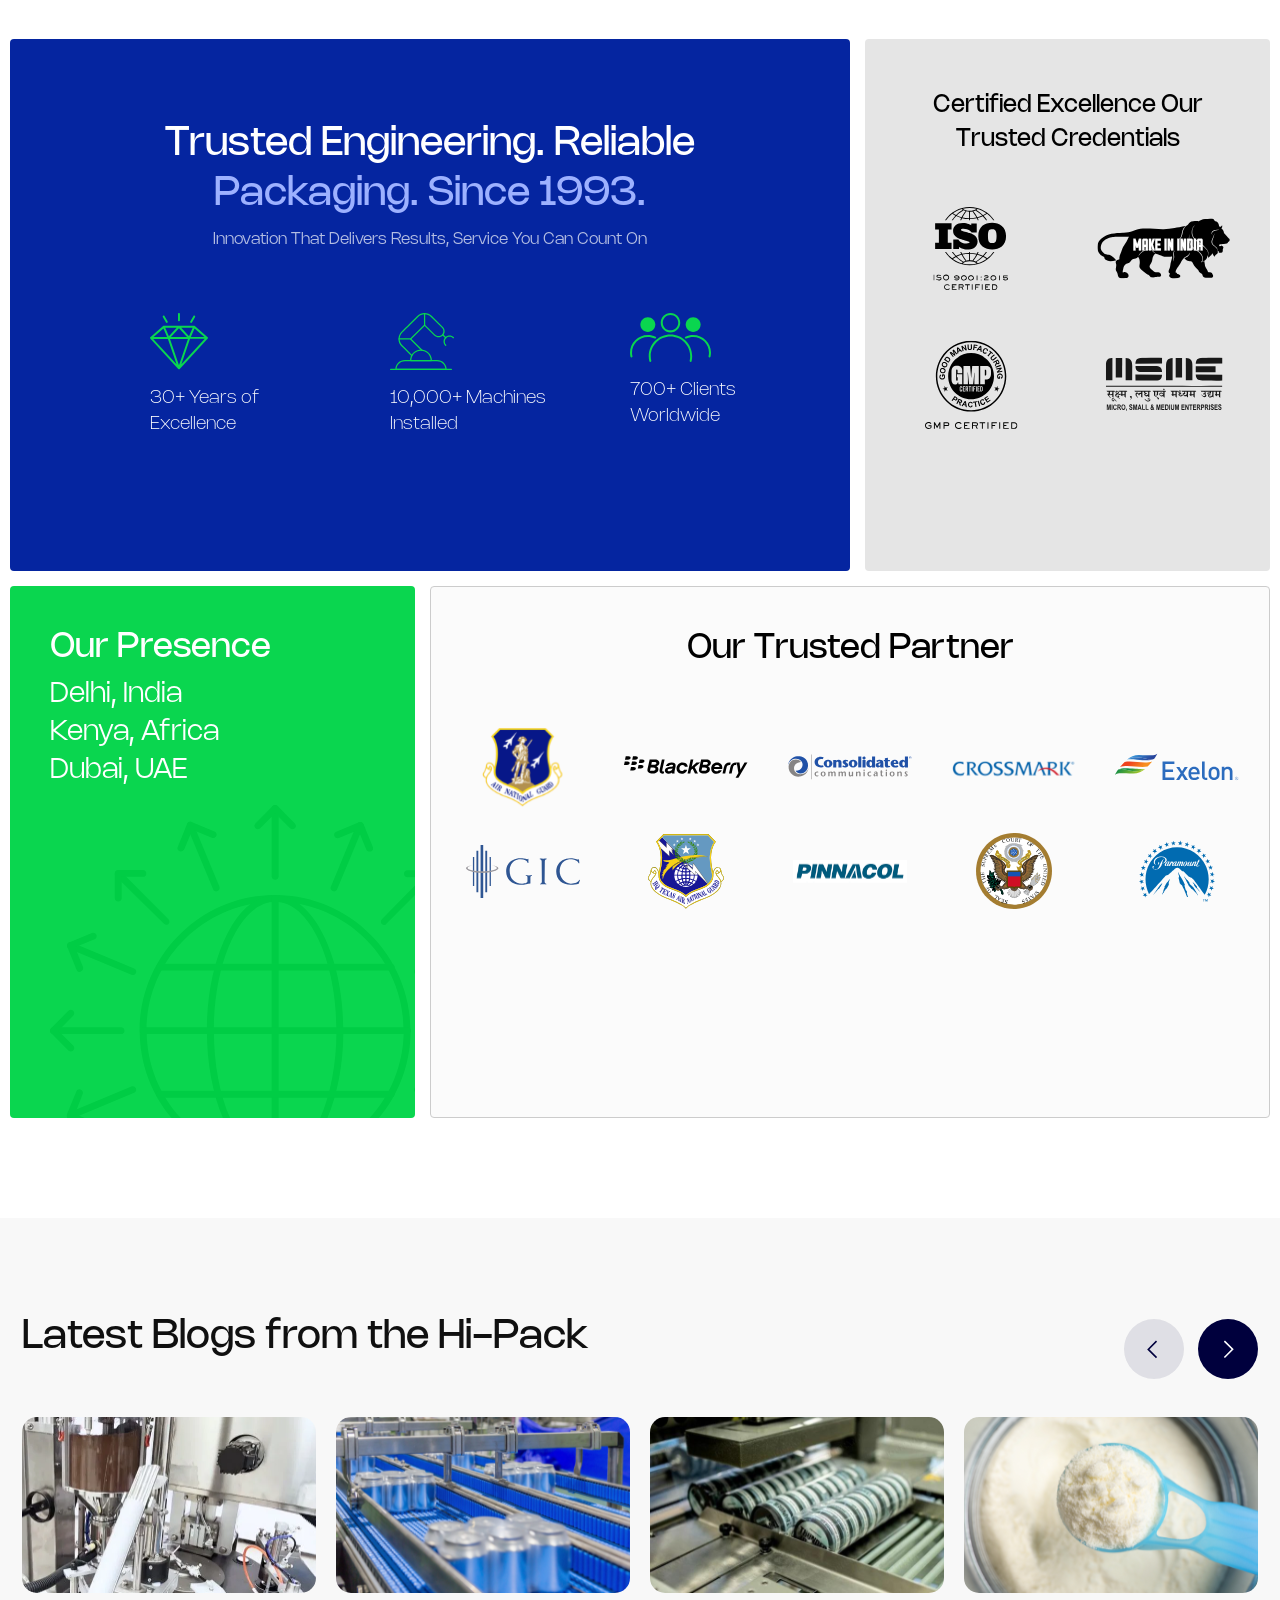
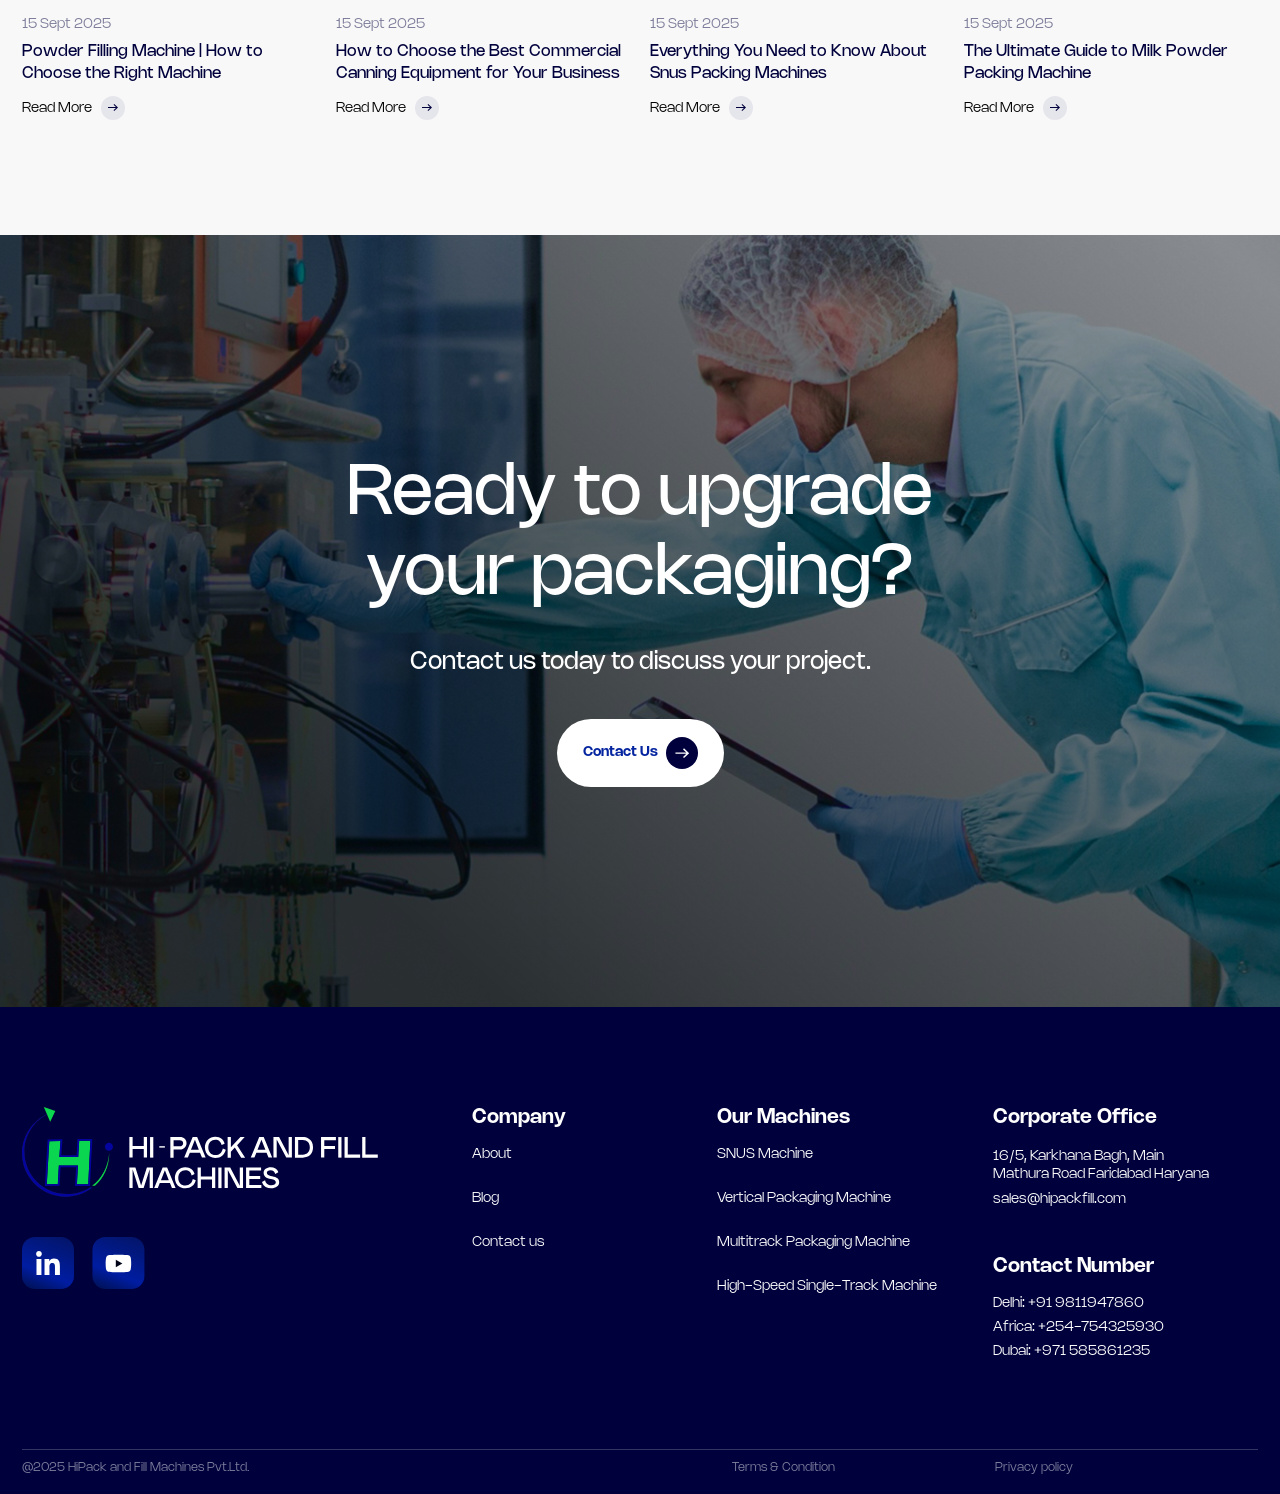
==== commit f6eda17d: "new111" ====
--- a/index.html
+++ b/index.html
@@ -417,7 +417,7 @@
 
         <div class="col-md-8">
           <div class="ftr-werp">
-            <div class="ftr-menu">
+            <div class="ftr-menu companymenu">
               <h5>Company</h5>
               <ul>
                 <li><a href="#">About</a></li>
@@ -464,7 +464,7 @@
           <div class="col-md-6">
             <p> @2025 HiPack  and Fill Machines Pvt.Ltd.</p>
           </div>
-          <div class="col-md-6">
+          <div class="col-md-5">
             <div class="privacy-dlf">
               <a href="#">Terms & Condition</a>
               <a href="#">Privacy policy</a>
--- a/assets/css/custom.css
+++ b/assets/css/custom.css
@@ -167,20 +167,91 @@
 .footer{padding: 100px 0px 20px 0px; overflow: hidden;position: relative;
 background:#00003D;}
 .footer .row{position: relative;}
-.ftr-logo img{margin-bottom: 20px; max-width: 240px;}
+.ftr-logo img{margin-bottom: 40px; height: 90px;}
 .social-icon a{margin-right: 15px;}
-
+.companymenu{position: relative; left: 30px;}
 .ftr-werp{display:grid; grid-template-columns: repeat(3 ,1fr); gap: 0px 10px; justify-content: space-between;}
 .ftr-menu{position: relative; overflow: hidden;}
-.ftr-menu h5{font-family:'Nohemi-SemiBold';color: #FFF;font-size: 20px;font-weight: 600;line-height: normal; margin-bottom: 16px;}
-.ftr-menu li a{font-family:'Nohemi-Light';color: #FFF;font-size: 14px;font-weight: 300;line-height:normal; margin-bottom:20px; display: block;}
-.ftr-menu p{font-family:'Nohemi-Light';color: #FFF;font-size: 14px;font-weight: 300;line-height:18px; margin-bottom: 5px;}
+.ftr-menu h5{font-family:'Nohemi-SemiBold';color: #FFF;font-size: 20px;font-weight: 600;line-height: normal; margin-bottom:20px;}
+.ftr-menu li a{font-family:'Nohemi-Light';color: #FFF;font-size: 14px;font-weight: 300;line-height:normal; margin-bottom:30px; display: block;}
+.ftr-menu p{font-family:'Nohemi-Light';color: #FFF;font-size: 14px;font-weight: 300;line-height:18px; margin-bottom: 5px; max-width: 227px;}
 .ftr-menu a{color: #FFF;line-height:normal;font-family:'Nohemi-Light';}
 
-.contact-infom{margin-top: 40px;}
-.contact-infom a{margin-bottom: 5px !important;}
+.contact-infom{margin-top: 46px;}
+.contact-infom a{margin-bottom: 10px !important;}
 
 .copyright {position: relative;padding-top: 12px;border-top: 1px solid rgba(255, 255, 255, 0.20);margin-top: 80px;}
-.copyright p {font-family:'Nohemi-Light';color: #FFF;font-size: 14px;font-weight: 300;line-height:normal;margin: 0px;}
-.privacy-dlf a{color: #FFF;font-size: 14px;font-weight: 300;line-height:normal;}
-.privacy-dlf {display: flex;align-items: center;justify-content: space-around;}+.copyright p {font-family:'Nohemi-Light';color: rgba(255, 255, 255, 0.50);font-size: 12px;font-weight: 300;line-height:normal;margin: 0px;}
+.privacy-dlf a{font-family:'Nohemi-Light';color: rgba(255, 255, 255, 0.50);font-size: 12px;font-weight: 300;line-height:normal;}
+.privacy-dlf {display: flex;align-items: center;justify-content: space-around;}
+
+
+/*====category page=====*/
+.category-banner{padding: 100px 0px 0px 0px; position: relative; overflow: hidden; background: #00003D;}
+.category-banner .row{align-items: center;}
+.multitrack {padding-left: 200px;}
+.multitrack h2{color: #FFF;font-size: 55px;font-weight: 300;line-height: 60px;font-family: 'Nohemi-ExtraLight';}
+.spraycover{display:block; text-align: right;}
+
+.products-section{background: #F1F3F1; padding: 100px 0px; position: relative; overflow: hidden;}
+.product-werrap{display: grid; grid-template-columns: repeat(2 ,1fr); gap: 30px 30px;}
+.product-card{ border-radius: 4px;background: #D9D9D9; padding: 0px 0px 0px 0px; position: relative; overflow: hidden; display: flex;justify-content: space-between;}
+.product-content {flex: 1;max-width: 260px; padding: 40px 30px;}
+.product-content h2 {color: #000;font-size: 30px;font-weight: 400;line-height:35px;}
+.product-content p {color: rgba(53, 53, 53, 0.70);font-size: 14px;font-weight: 300;line-height:22px;font-family: 'Nohemi-Light';}
+.arrow-btn{display: block; margin-top: 80px;}
+.product-image {flex: 1;display: flex;justify-content: flex-end;}
+.product-image img {max-width: 100%;height: auto;}
+
+/* ====products pages====== */
+.product-banner{padding: 160px 0px 100px 0px; position: relative; overflow: hidden;}
+.product-hd{text-align: center;max-width: 772px; margin: 0 auto 80px;}
+.product-hd h6{color: #000;font-size: 30px;font-weight: 300;line-height: 26px; font-family: 'Nohemi-ExtraLight';}
+.product-hd h3{font-family:'Nohemi-SemiBold';color:#002A39;font-size: 60px;font-weight: 600;line-height: 70px;}
+.product-hd p{color: #000;font-size: 16px;font-weight: 300;line-height: 26px;font-family: 'Nohemi-ExtraLight'; }
+
+.single-werrap{display: grid; grid-template-columns: repeat(3 ,1fr); gap: 30px 30px;}
+.single-card{border-radius: 4px;border: 1px solid #E2E2E2;background: #FBFBFB; padding: 40px 40px 0px 40px;}
+.single-card h4{color:#000;font-size: 34px;font-weight: 400;line-height: 44px;}
+.single-img{padding: 0px 60px; text-align: center;}
+.single-img img{width: 100%;}
+
+.explore-section{background: #F8F8F8;}
+.explore-section h3{color: #00003D;font-size: 60px;font-weight: 400;line-height: 59px; margin-bottom: 50px;}
+
+/* ==contact-us page====== */
+.contact-page{padding: 160px 0px 100px 0px; position: relative; overflow: hidden;}
+.getcontent{background-image: url(../images/contact-bg.svg); background-position:center; background-size: cover; padding: 60px;border-radius: 18px;width:100%;height: 615px;}
+.getcontent h2{color:#FFF;font-size: 60px;font-weight: 400;line-height: 70px;}
+.getcontent p{color:#FFF;font-size: 18px;font-weight: 300;line-height: 28px; max-width: 434px;}
+
+
+.getcontent li{color: #FFF;font-size: 16px;font-weight: 300;line-height: 25px; display: flex; align-items: center; gap: 0px 10px;}
+.getcontent li a{color: #FFF;
+font-size: 14px;
+font-weight: 300;
+line-height: normal;
+letter-spacing: -0.28px;
+text-transform: lowercase; display: block;}
+.getcontent ul{max-width: 450px;}
+
+.contact-form{position: relative;padding-left: 20px;}
+.contact-form label{color: #000;font-size: 16px;font-weight: 300;line-height: normal; margin-bottom: 5px;}
+.contact-form .form-control{border-radius: 5px; background: #F3F3F3;color: #939393;font-size: 14px;font-weight: 400;line-height: 24px;height: 60px; border: 0px; margin-bottom: 24px;}
+.contact-form .btn {margin-top: 10px; border-radius: 70px;background: #000;display: inline-flex;padding: 12px 20px;justify-content: center;align-items: center;gap: 8px;color: #FFF;font-size: 16px;font-weight: 500;line-height: normal;}
+.contact-form textarea.form-control {min-height: 165px;}
+textarea {resize: none;}
+
+.location-section{position: relative; padding: 0px 0px 60px; overflow: hidden;}
+.location-section h2{color:#000;font-size: 35px;font-weight: 500;line-height: 40px; margin-bottom: 70px;}
+
+.latest-list {padding: 40px 20px;position: relative;}
+.latest-list ul {display: flex;justify-content: space-between;}
+.latest-list h4{color:#000;font-size: 20px;font-weight: 500;line-height: normal; margin: 0px;}
+.latest-list p{color: #000;font-size: 16px;font-weight: 300;line-height:14px; margin: 0px;}
+.latest-list li:first-child {width: 40%;}
+.latest-list p span {background: var(--Grey_Gradient, linear-gradient(35deg, #AAA -45.35%, #424242 112.62%));background-clip: text;-webkit-background-clip: text;
+  -webkit-text-fill-color: transparent; font-size: 14px;font-weight: 600;line-height: 24px;     text-align: right;
+  display: block;}
+.latest-list p a {font-weight:300;background: var(--Primary_Gradient, linear-gradient(117deg, #2033D5 20.48%, #4E6CFE 123.16%));background-clip: text;-webkit-background-clip: text;-webkit-text-fill-color: transparent;}
+.latest-list::after {content: '';position: absolute;top: 0px;left: 0%;width: 100%;height: 1px;background: #E5E5E5;text-align: center;}
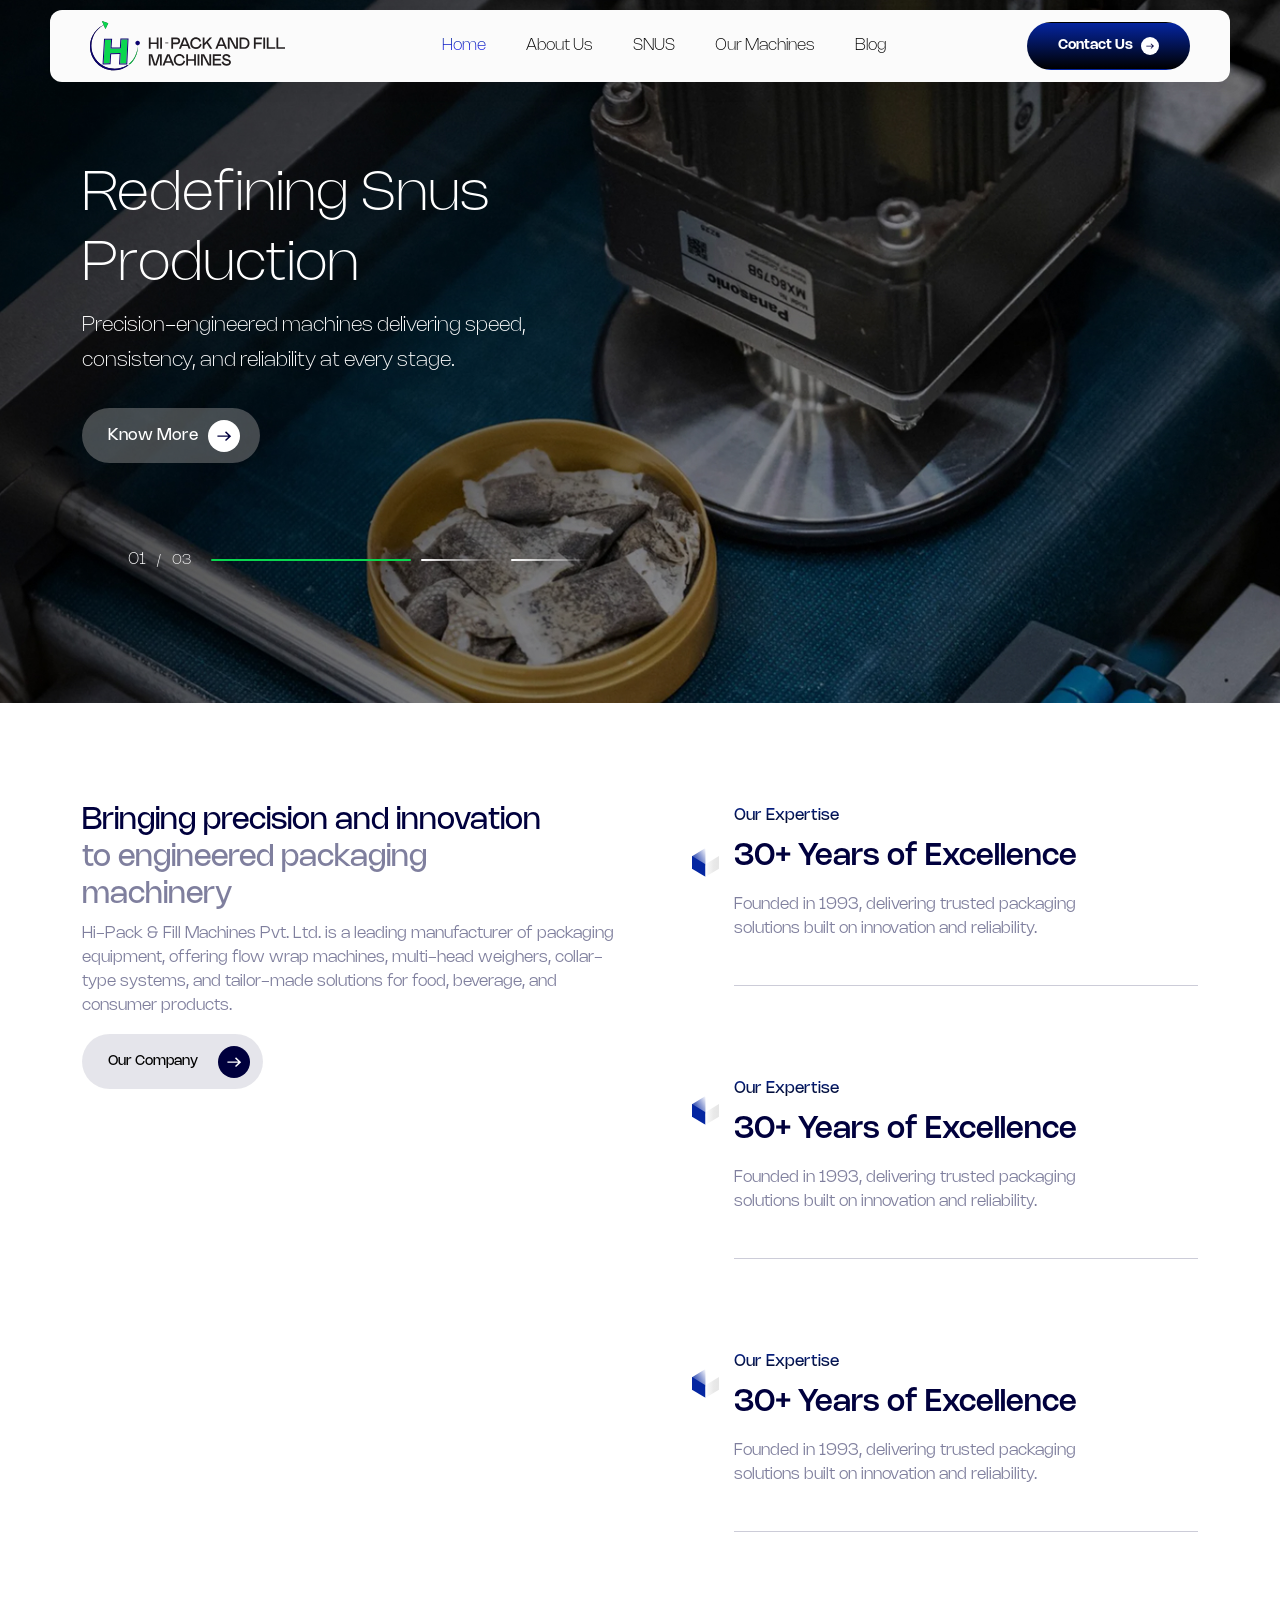
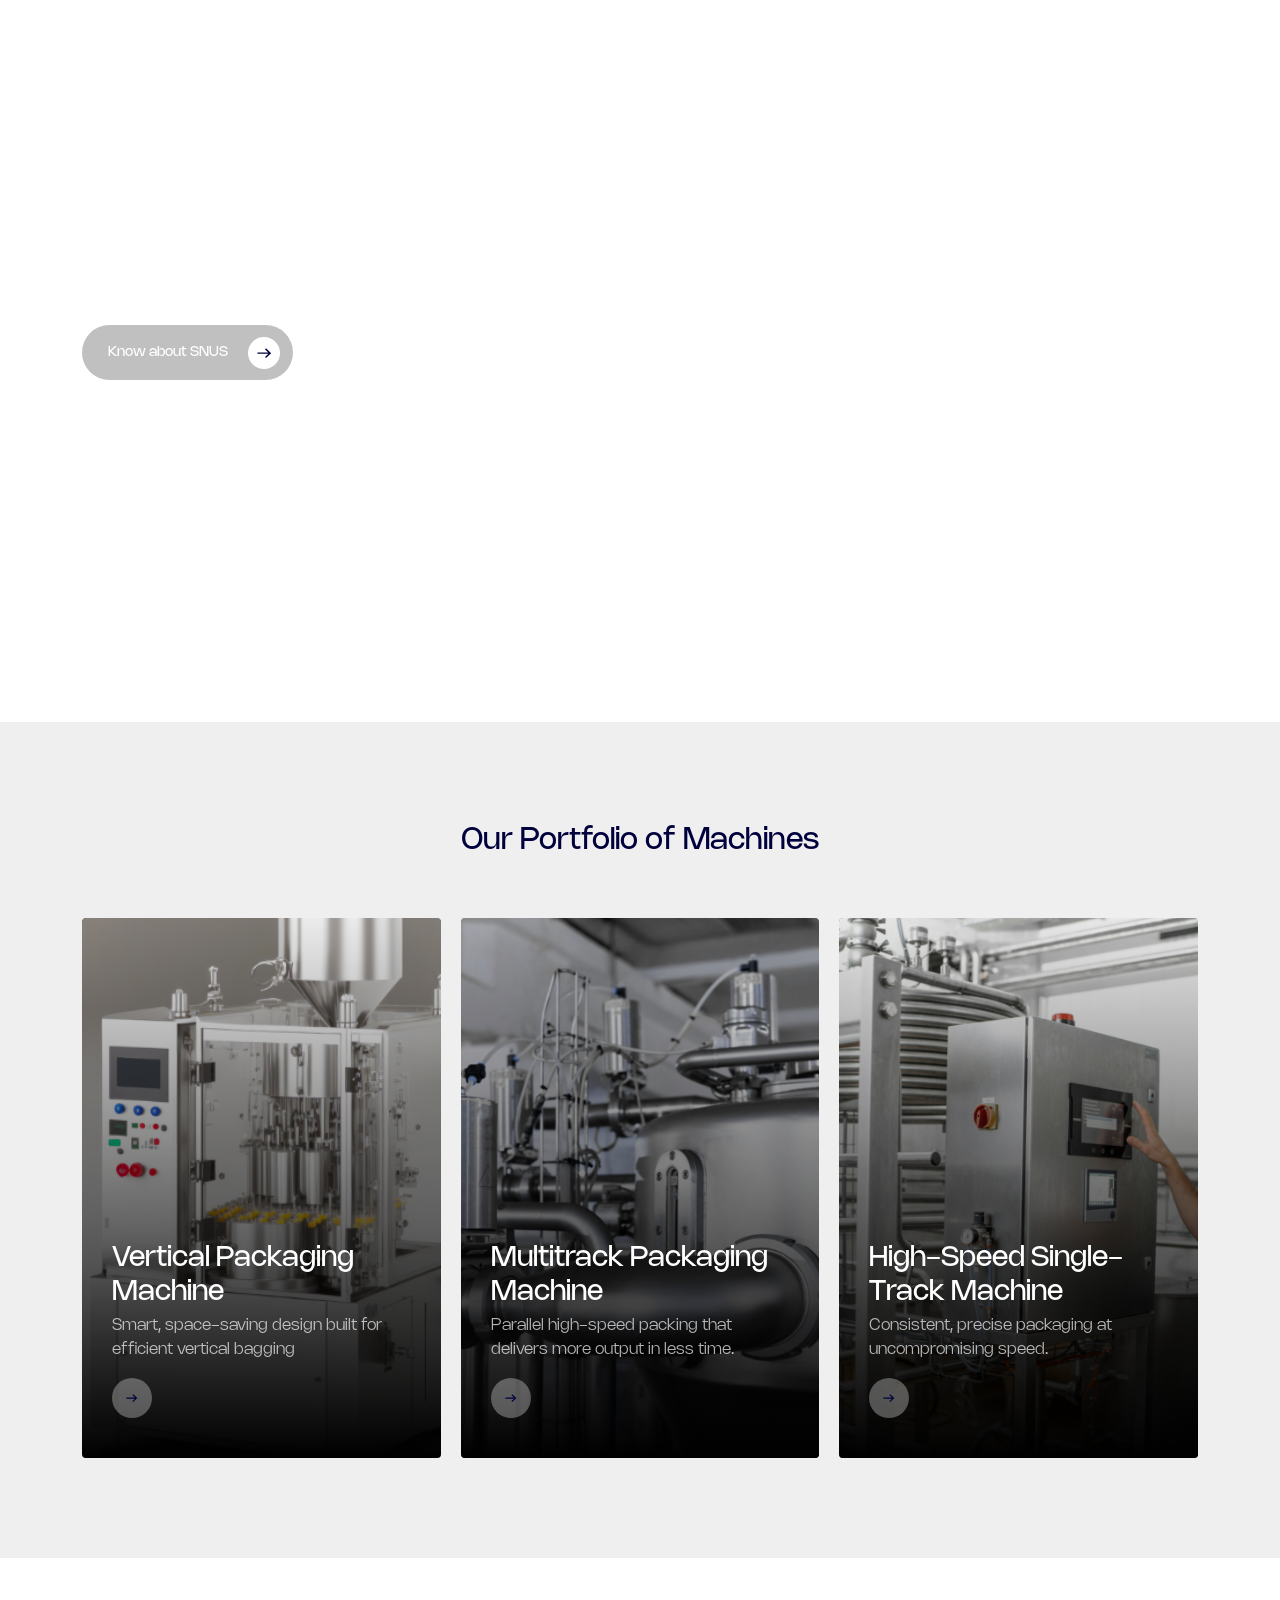
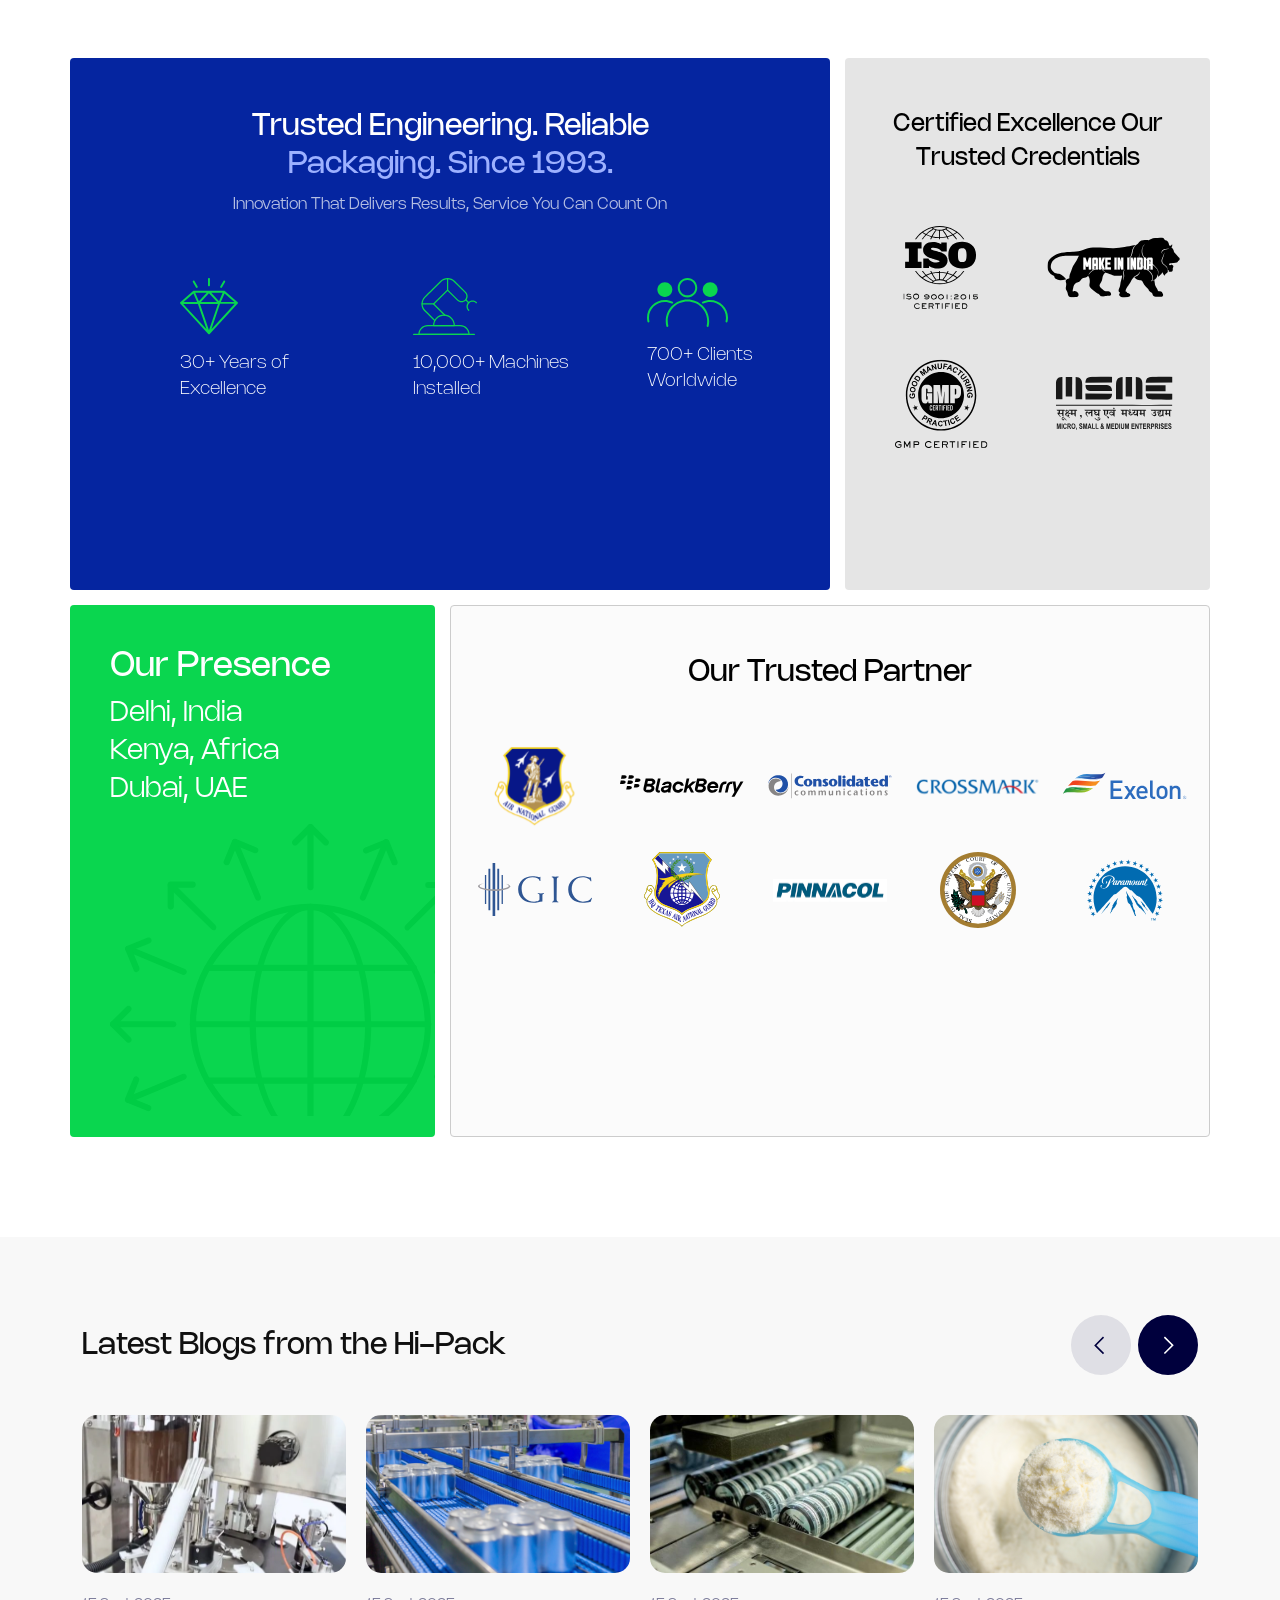
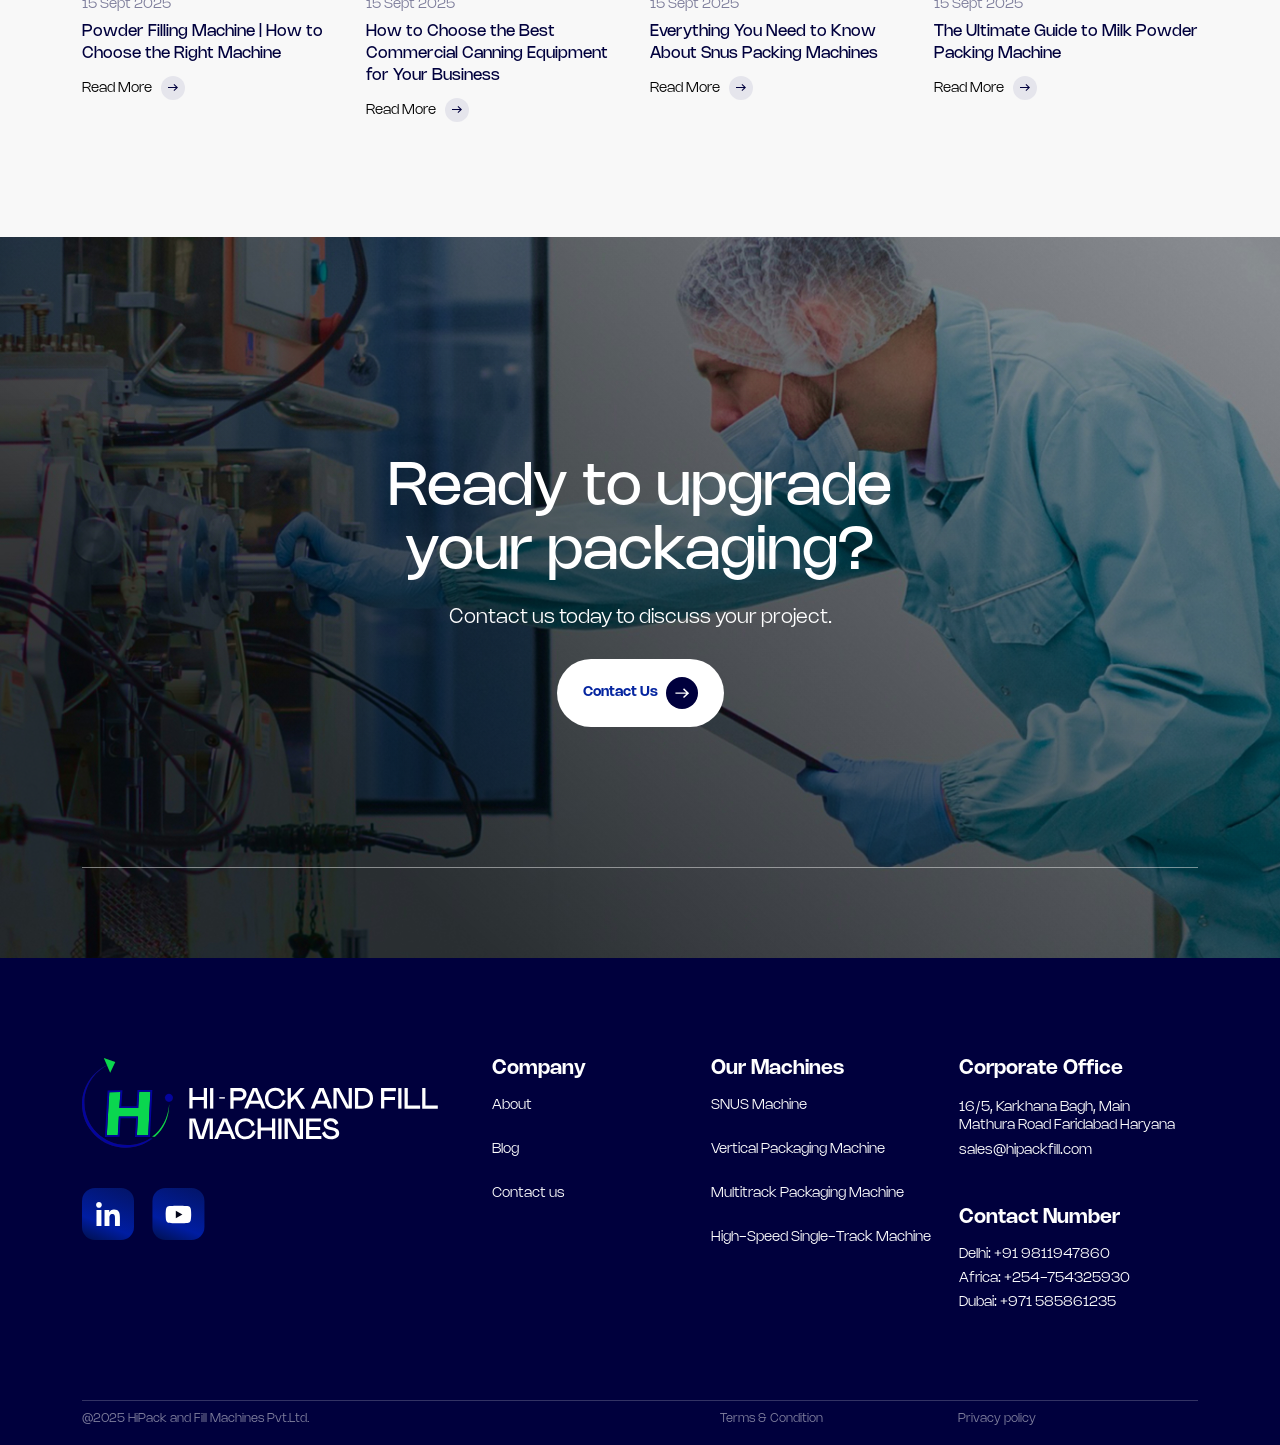
==== commit 6ba88831: "rrrrr" ====
--- a/index.html
+++ b/index.html
@@ -100,9 +100,11 @@
     <div class="slide-info">
       <div class="slide-counter">
         <span class="current">01</span>
+        <spna>/</spna>
         <span class="total">03</span>
       </div>
       <div class="progress-line">
+        
         <span class="current"></span>
         <span></span>
         <span></span>
--- a/assets/css/custom.css
+++ b/assets/css/custom.css
@@ -8,7 +8,7 @@
 
 
 body{font-family: "Nohemi-Regular"; color:#353332;font-size: 14px;}
-
+/* .container{max-width:1366px;} */
 
 h1, h2, h3, h4, h5, h6, p, ul, ol, li {position: relative;}
 img {max-width: 100%;}
@@ -18,7 +18,7 @@
 .navbar-nav{align-items: center;}
 /*=== Header ===*/
 .home-header { position: absolute;top: 10px;left: 0px;z-index: 2;width: 100%; }
-.header-menu{border-radius: 43px;background: #FBFBFB;filter: drop-shadow(10px 8px 6.3px rgba(0, 0, 0, 0.07));padding:6px 40px; margin: 0px 50px;}
+.header-menu{border-radius:12px;background: #FBFBFB;filter: drop-shadow(10px 8px 6.3px rgba(0, 0, 0, 0.07));padding:6px 40px; margin: 0px 50px;}
 
 .navbar-brand img{height: 50px;}
 
@@ -28,7 +28,7 @@
 .menu-icon {display: flex; flex-direction: column; justify-content: space-between;cursor: pointer; transition: 0.3s ease-in-out;}
 .navicon,
 .navicon:before,
-.navicon:after {background: #fff; height: 2px; width: 30px;position: absolute; left: 0; transition: 0.3s;}
+.navicon:after {background: #00da5b; height: 2px; width: 30px;position: absolute; left: 0; transition: 0.3s;}
 .navicon { position: relative; margin: auto; }
 .navicon:before { content: ''; top: -8px; }
 .navicon:after { content: ''; top: 8px; }
@@ -39,7 +39,7 @@
 
 .navmenu li { position: relative; }
 .navmenu > ul > li:last-child { padding-right: 0; }
-.navmenu .nav-item a{font-family:'Nohemi-ExtraLight'; color: #000;font-size: 18px;font-weight: 300;line-height: normal; display: inline-block; padding: 0px 20px; }
+.navmenu .nav-item a{font-family:'Nohemi-ExtraLight'; color: #000;font-size: 16px;font-weight: 300;line-height: normal; display: inline-block; padding: 0px 20px; }
 .navmenu .nav-item a.active{background: var(--Gradient, linear-gradient(180deg, #0525A0 0%, #0E07FB 100%));background-clip: text;-webkit-background-clip: text;-webkit-text-fill-color: transparent;}
 
 .contact-button .btn{font-family:'Nohemi-SemiBold'; display: inline-flex; align-items: center; gap: 0px 8px; border-radius: 49px;background: var(--Gradient_1, linear-gradient(180deg, #0525A0 0%, #000 100%)); color: #FFF;font-size: 14px;font-weight: 600;line-height: normal; padding:14px 30px;}
@@ -63,7 +63,7 @@
 /* --- Custom Counter --- */
 .slide-counter {font-family: 'Nohemi-ExtraLight';display: flex;align-items: center;gap: 10px;color: #fff;font-size: 14px;font-weight: 300;}
 .slide-counter .current {font-size:16px;}
-.slide-info {position: absolute;left: 17%;z-index: 10;display: flex;align-items: center;gap: 20px;top: 78%;}
+.slide-info {position: absolute;left: 17%;z-index: 1;display: flex;align-items: center;gap: 20px;top: 78%;}
 .progress-line {display: flex;align-items: center;gap: 0px 10px;}
 .progress-line span.current{background:  #0AD64F; width: 200px;transition: width 0.5s ease;}
 .progress-line span{border-radius: 10px; width: 80px; height: 2px; background: linear-gradient(90deg,rgba(255, 255, 255, 1) 0%,rgba(142, 142, 142, 0) 100%);display: block;}
@@ -72,49 +72,52 @@
 
 /*=====innovation-section=====*/
 .innovation-section{padding: 100px 0px; position: relative; overflow: hidden;}
-.all-btn .btn{border-radius: 100px;background: rgba(0, 0, 61, 0.10); display: inline-flex;height: 55px;gap: 0px 20px; padding: 8px 12px 7px 25px;justify-content: flex-end;align-items: center;color:#000;font-size: 16px;font-weight: 400;line-height: 31.2px;}
-.bringing-text h4{color: #00003D;font-size:35px;font-weight: 400;line-height:40px;}
+.all-btn .btn{border-radius: 100px;background: rgba(0, 0, 61, 0.10); display: inline-flex;height: 55px;gap: 0px 20px; padding: 8px 12px 7px 25px;justify-content: flex-end;align-items: center;color:#000;font-size: 14px;font-weight: 400;line-height: 31.2px;}
+.bringing-text h4{color: #00003D;font-size:30px;font-weight: 400;line-height:37px;}
 .bringing-text h4 span{color: rgba(0, 0, 61, 0.50);display: block;}
-.bringing-text p{color: rgba(0, 0, 61, 0.50);font-size:16px;font-weight: 300;line-height:24px;max-width: 616px;}
-.expertise-wrapper{display: flex; align-items: center; gap: 0px 15px; padding-left: 40px;}
+.bringing-text p{color: rgba(0, 0, 61, 0.50);font-size:16px;font-weight: 300;line-height:24px;max-width: 616px;     font-family: 'Nohemi-Light';}
+.expertise-wrapper{display: flex; align-items: center; gap: 0px 15px; padding-left: 40px; margin-top:40px;}
 .expertise-text{border-bottom: 1px solid rgba(0, 0, 61, 0.20); width: 100%; padding-top:50px;}
 .expertise-text h5{font-size: 16px;font-weight: 400;line-height: 26px;background: var(--Gradient_1, linear-gradient(180deg, #0525A0 0%, #000 100%));
-background-clip: text;-webkit-background-clip: text;-webkit-text-fill-color: transparent;margin-bottom:28px;}
-.expertise-text h3{font-family:'Nohemi-Medium';color: #00003D;font-size: 40px;font-weight: 500;line-height: 38px; margin-bottom: 17px;}
-.expertise-text p{font-family:'Nohemi-Light';color: rgba(0, 0, 61, 0.50);font-size: 16px;font-weight: 300;line-height: 26px; max-width: 398px; margin-bottom:44px;}
+background-clip: text;-webkit-background-clip: text;-webkit-text-fill-color: transparent;margin-bottom:10px;}
+.expertise-text h3{font-family:'Nohemi-Medium';color: #00003D;font-size: 30px;font-weight: 500;line-height: 37px; margin-bottom: 17px;}
+.expertise-text p{font-family:'Nohemi-Light';color: rgba(0, 0, 61, 0.50);font-size: 16px;font-weight: 300;line-height: 24px; max-width: 398px; margin-bottom:44px;}
 .expertise-icon {position: relative;top: -32px;}
-.expertise-text:first-of-type {padding-top: 0px !important;}
+.expertise-wrapper:first-of-type {margin-top:0px;}
 
 /*=====innovation-section=====*/
 
 /*=====Machine-section=====*/
-.machine-section{ padding: 87px 0px 0px 0px;background-image: url('../images/machine-banner.jpg'); background-position: center; background-size: cover;}
-.testament h2{color: #FFF;font-size: 60px;font-weight: 400;line-height: 84px;}
-.testament p{color:#FFF;font-size: 16px;font-weight: 300;line-height: 28px; max-width: 616px;}
+.machine-section{ padding: 87px 0px 0px 0px;background-image: url('https://mushcreative.in/hipackstaging/wp-content/uploads/2025/11/banner-2.jpg'); background-position: center; background-size: cover; height:750px;}
+
+
+
+.testament h2{color: #FFF;font-size: 30px;font-weight: 400;line-height:38px;}
+.testament p{color:#FFF;font-size: 16px;font-weight: 300;line-height: 24px; max-width: 616px;font-family:'Nohemi-Light';}
 .testament .all-btn .btn {color: #fff;background: rgba(148, 148, 148, 0.59);}
-.machine-img img{text-align: right; display: block; width: 100%;}
+.machine-img img{text-align: right; display: block; width: 100%; display:none;}
 /*=====Machine-section=====*/
 
 
 /*=====portfolio-section=====*/
 .portfolio-section{padding: 100px 0px; position: relative; overflow: hidden; background: rgba(239, 239, 239, 1);}
-.heading-hd h2{color: #00003D;font-size: 60px;font-weight: 400;line-height: 59px;}
+.heading-hd h2{color: #00003D;font-size: 30px;font-weight: 400;line-height:38px;}
 .gridwrapper{display: grid; grid-template-columns: repeat(3 ,1fr); gap: 0px 20px;}
 .cardwerap{position: relative; overflow: hidden; margin-top: 50px;}
 .cardimg img{width: 100%;border-radius: 4px;}
 .cardimg{position: relative;}
 .cardimg::after{content: ''; position: absolute; top: 0px; left: 0px; width: 100%; height: 100%; border-radius: 4px; background: linear-gradient(180deg, rgba(0, 0, 0, 0.08) 0%, #000 100%);}
 .bottom-text{position: absolute; bottom: 40px; left: 0px; padding: 0px 30px; z-index: 99;}
-.bottom-text h5{color: #FFF;font-size: 34px;font-weight: 400;line-height: 44px; margin-bottom: 5px;}
-.bottom-text p{font-family:'Nohemi-Light';color: rgba(255, 255, 255, 0.70);font-size: 16px;font-weight: 300;line-height: 26px; max-width: 360px;}
+.bottom-text h5{color: #FFF;font-size:28px;font-weight: 400;line-height:34px; margin-bottom: 5px;}
+.bottom-text p{font-family:'Nohemi-Light';color: rgba(255, 255, 255, 0.70);font-size: 16px;font-weight: 300;line-height: 24px; max-width: 360px;}
 
 
 /*=====resence-section=====*/
 .presence-section{padding: 100px 0px; position: relative; overflow: hidden;}
-.wrappercover{background: #0525A0; padding: 80px;height: 532px;border-radius: 4px;}
+.wrappercover{background: #0525A0; padding: 50px;height: 532px;border-radius: 4px;}
 .servicehd{margin-bottom: 60px;}
-.servicehd h4{color: #FFF;text-align: center;font-size: 40px;font-weight: 500;line-height: 50px;}
-.servicehd h4 span{color: #9DB1FF;}
+.servicehd h4{color: #FFF;text-align: center;font-size: 30px;font-weight: 500;line-height:38px;}
+.servicehd h4 span{color: #9DB1FF; display:block;}
 .servicehd p{font-family:'Nohemi-Light';color: rgba(255, 255, 255, 0.70);text-align: center;font-size: 16px;font-weight: 300;line-height: 26px;}
 .clientswerap{display: grid; grid-template-columns: repeat(3 ,1fr); gap: 0px 40px; position: relative; left: 60px;}
 .celiablecnt{position: relative; overflow: hidden;}
@@ -133,14 +136,14 @@
 .vectorbottom img{width: 100%; height: 100%;}
 
 .partnerwerap{margin-top: 15px; text-align: center; border-radius: 4px;border: 1px solid #CCC;background: #FBFBFB;padding:50px 20px 120px 20px; height: 532px; position: relative; }
-.partnerwerap h4{color: #000;text-align: center;font-size: 34px;font-weight: 500;line-height: 24px; margin-bottom: 40px; }
+.partnerwerap h4{color: #000;text-align: center;font-size: 30px;font-weight: 500;line-height:34px; margin-bottom: 30px; }
 .partnerslider{display: grid; grid-template-columns: repeat(5 ,1fr); gap: 0px 20px; align-items: center;}
 .partneritem{margin-top:24px;}
 
 
 /*=====.latest-section=====*/
 .latest-section{padding: 90px 0px; position: relative; overflow: hidden; background: #F8F8F8;}
-.bloghd h3{color: #101010;font-size: 40px;font-weight: 400;line-height: 59px; margin-bottom: 50px;}
+.bloghd h3{color: #101010;font-size: 30px;font-weight: 400;line-height: 38px; margin-bottom: 50px;}
 .blogpost{position: relative; overflow: hidden;}
 .postimg img{width: 100%; border-radius: 15px; margin-bottom: 15px; }
 .blogcnt span{font-family:'Nohemi-Light';color: rgba(0, 0, 61, 0.50);font-size: 14px;font-weight: 300;line-height: 33px;}
@@ -153,13 +156,13 @@
 .owl-theme .owl-controls .owl-nav .disabled{opacity: 100% !important;}
 
 /*=====.upgrade-section=====*/
-.upgrade-section{background-image: url('../images/upgrade-banner.jpg'); background-position: center; background-size: cover; padding:220px 0px; position: relative;}
+.upgrade-section{background-image: url('../images/upgrade-banner.jpg'); background-position: center; background-size: cover; padding:220px 0px 90px 0px; position: relative;}
 .upgrade-section::after{content: ''; position: absolute; top: 0px; left: 0px; width: 100%; height: 100%;opacity: 0.8;
 background: linear-gradient(222deg, #14004C -73.11%, rgba(4, 0, 76, 0.49) 3.09%, #00032A 76.41%);
 mix-blend-mode: luminosity;}
-.titlewrap{position: relative; z-index: 22; text-align: center;}
-.titlewrap h3{color: #FFF;font-size:70px;font-weight: 400;line-height: 80px;}
-.titlewrap p{color: #FFF;font-size: 24px;font-weight: 300;line-height:80px;}
+.titlewrap{position: relative; z-index: 22; text-align: center; border-bottom: 1px solid rgba(235, 235, 235, 0.50); padding-bottom: 140px;}
+.titlewrap h3{color: #FFF;font-size:60px;font-weight: 400;line-height:64px;}
+.titlewrap p{color: #FFF;font-size:20px;font-weight: 300;line-height:50px;    font-family: 'Nohemi-Light';}
 .titlewrap .btn{border: 0px; font-family:'Nohemi-SemiBold'; border-radius: 49px; color: #0525A0; background: #fff;font-size: 14px;font-weight: 600;line-height: normal;display: inline-flex; align-items: center; gap: 0px 8px;padding:18px 26px;}
 
 
@@ -187,7 +190,7 @@
 
 
 /*====category page=====*/
-.category-banner{padding: 100px 0px 0px 0px; position: relative; overflow: hidden; background: #00003D;}
+.category-banner{padding: 120px 0px 0px 0px; position: relative; overflow: hidden; background: #00003D;}
 .category-banner .row{align-items: center;}
 .multitrack {padding-left: 200px;}
 .multitrack h2{color: #FFF;font-size: 55px;font-weight: 300;line-height: 60px;font-family: 'Nohemi-ExtraLight';}
@@ -198,8 +201,8 @@
 .product-card{ border-radius: 4px;background: #D9D9D9; padding: 0px 0px 0px 0px; position: relative; overflow: hidden; display: flex;justify-content: space-between;}
 .product-content {flex: 1;max-width: 260px; padding: 40px 30px;}
 .product-content h2 {color: #000;font-size: 30px;font-weight: 400;line-height:35px;}
-.product-content p {color: rgba(53, 53, 53, 0.70);font-size: 14px;font-weight: 300;line-height:22px;font-family: 'Nohemi-Light';}
-.arrow-btn{display: block; margin-top: 80px;}
+.product-content p {color: rgba(53, 53, 53, 0.70);font-size: 14px;font-weight: 300;line-height:20px;font-family: 'Nohemi-Light';}
+.arrow-btn{display: block; bottom: 30px; position: absolute;}
 .product-image {flex: 1;display: flex;justify-content: flex-end;}
 .product-image img {max-width: 100%;height: auto;}
 
@@ -212,46 +215,290 @@
 
 .single-werrap{display: grid; grid-template-columns: repeat(3 ,1fr); gap: 30px 30px;}
 .single-card{border-radius: 4px;border: 1px solid #E2E2E2;background: #FBFBFB; padding: 40px 40px 0px 40px;}
-.single-card h4{color:#000;font-size: 34px;font-weight: 400;line-height: 44px;}
+.single-card h4{color:#000;font-size: 24px;font-weight: 200;line-height:28px;    font-family: 'Nohemi-Light';}
 .single-img{padding: 0px 60px; text-align: center;}
 .single-img img{width: 100%;}
 
 .explore-section{background: #F8F8F8;}
-.explore-section h3{color: #00003D;font-size: 60px;font-weight: 400;line-height: 59px; margin-bottom: 50px;}
+.explore-section h3{color: #00003D;font-size: 30px;font-weight: 400;line-height:34px; margin-bottom: 30px;}
 
 /* ==contact-us page====== */
 .contact-page{padding: 160px 0px 100px 0px; position: relative; overflow: hidden;}
 .getcontent{background-image: url(../images/contact-bg.svg); background-position:center; background-size: cover; padding: 60px;border-radius: 18px;width:100%;height: 615px;}
-.getcontent h2{color:#FFF;font-size: 60px;font-weight: 400;line-height: 70px;}
-.getcontent p{color:#FFF;font-size: 18px;font-weight: 300;line-height: 28px; max-width: 434px;}
-
-
-.getcontent li{color: #FFF;font-size: 16px;font-weight: 300;line-height: 25px; display: flex; align-items: center; gap: 0px 10px;}
-.getcontent li a{color: #FFF;
-font-size: 14px;
-font-weight: 300;
-line-height: normal;
-letter-spacing: -0.28px;
-text-transform: lowercase; display: block;}
-.getcontent ul{max-width: 450px;}
-
+.getcontent h2{color:#FFF;font-size: 40px;font-weight: 400;line-height: 45px;}
+.getcontent p{color:#FFF;font-size: 16px;font-weight: 300;line-height: 24px; max-width: 434px;font-family: 'Nohemi-ExtraLight';}
+.social-dlf{display: flex; align-items: center; gap: 0px 10px; margin-top: 40px;}
+.getcontent span{color: #FFF;font-size: 18px;font-weight: 500;line-height: normal; display: block;font-family:'Nohemi-Medium';}
+.getcontent a{font-family: 'Nohemi-ExtraLight'; color: #FFF;font-size: 14px;font-weight: 300;line-height: normal;letter-spacing: -0.28px;text-transform: lowercase;}
 .contact-form{position: relative;padding-left: 20px;}
-.contact-form label{color: #000;font-size: 16px;font-weight: 300;line-height: normal; margin-bottom: 5px;}
-.contact-form .form-control{border-radius: 5px; background: #F3F3F3;color: #939393;font-size: 14px;font-weight: 400;line-height: 24px;height: 60px; border: 0px; margin-bottom: 24px;}
-.contact-form .btn {margin-top: 10px; border-radius: 70px;background: #000;display: inline-flex;padding: 12px 20px;justify-content: center;align-items: center;gap: 8px;color: #FFF;font-size: 16px;font-weight: 500;line-height: normal;}
-.contact-form textarea.form-control {min-height: 165px;}
+.contact-form label{font-family: 'Nohemi-Light';color: #000;font-size: 16px;font-weight: 300;line-height: normal; margin-bottom: 5px;}
+.contact-form .form-control{font-family: 'Nohemi-Light';border-radius: 5px;background: #F3F3F3; color: #939393;font-size: 14px;font-weight:300;line-height: 24px;height: 60px; border: 0px; margin-bottom: 24px;}
+.contact-form .btn {margin-top: 10px; border-radius: 100px;background: rgba(0, 0, 61, 0.10); padding:8px 24px; color:#000;font-size: 16px;font-weight: 400; gap: 0px 12px;line-height: 31.2px; display:flex; align-items: center; justify-content: space-between;}
+.contact-form textarea.form-control {min-height: 165px; }
 textarea {resize: none;}
 
 .location-section{position: relative; padding: 0px 0px 60px; overflow: hidden;}
-.location-section h2{color:#000;font-size: 35px;font-weight: 500;line-height: 40px; margin-bottom: 70px;}
-
+.location-section h2{color: #00003D;font-size: 40px;font-weight: 500;line-height: 38px; margin-bottom: 40px;}
 .latest-list {padding: 40px 20px;position: relative;}
 .latest-list ul {display: flex;justify-content: space-between;}
-.latest-list h4{color:#000;font-size: 20px;font-weight: 500;line-height: normal; margin: 0px;}
-.latest-list p{color: #000;font-size: 16px;font-weight: 300;line-height:14px; margin: 0px;}
+.latest-list h4{font-family:'Nohemi-Medium';color: #000;font-size:18px;font-weight: 500;line-height:24px; margin: 0px;}
+.latest-list p{font-family: 'Nohemi-ExtraLight';color:#000;font-size: 16px;font-weight: 300;line-height: 24px; margin: 0px;}
 .latest-list li:first-child {width: 40%;}
-.latest-list p span {background: var(--Grey_Gradient, linear-gradient(35deg, #AAA -45.35%, #424242 112.62%));background-clip: text;-webkit-background-clip: text;
-  -webkit-text-fill-color: transparent; font-size: 14px;font-weight: 600;line-height: 24px;     text-align: right;
-  display: block;}
-.latest-list p a {font-weight:300;background: var(--Primary_Gradient, linear-gradient(117deg, #2033D5 20.48%, #4E6CFE 123.16%));background-clip: text;-webkit-background-clip: text;-webkit-text-fill-color: transparent;}
-.latest-list::after {content: '';position: absolute;top: 0px;left: 0%;width: 100%;height: 1px;background: #E5E5E5;text-align: center;}
+.latest-list p span {background: var(--Grey_Gradient, linear-gradient(224deg, #AAA 13.59%, #424242 76.83%));
+background-clip: text;-webkit-background-clip: text;-webkit-text-fill-color: transparent; text-align: right; display: block;}
+.latest-list p a {font-family: 'Nohemi-ExtraLight';color:#000;font-size: 16px;font-weight: 300;line-height: 26px;}
+.latest-list::after {content: '';position: absolute;top: 0px;left: 0%;width: 100%;height: 1px;background:rgba(0, 0, 61, 0.20);text-align: center;}
+
+
+/* ===about page===== */
+.about-banner{ background-position: center; background-size: cover; padding:240px 0px;}
+.about-banner h2{color: #FFF;font-size: 60px;font-weight: 500;line-height: 66px;}
+
+.about-section{padding: 100px 0px; position: relative; overflow: hidden;}
+.about-hd{text-align: center; margin-bottom: 60px;}
+.about-hd h6{background: var(--Gradient, linear-gradient(180deg, #0525A0 0%, #0E07FB 100%));background-clip: text;-webkit-background-clip: text;-webkit-text-fill-color: transparent; text-align: center;
+font-size: 24px;font-weight: 300;line-height: 26px; margin-bottom: 20px;}
+.about-hd h3{color:#002A39;font-size: 60px;font-weight: 600;line-height: 66px; margin-bottom: 20px;}
+.about-hd p{font-family: 'Nohemi-ExtraLight';color: #000;text-align: center;font-size: 16px;font-weight: 300;line-height: 26px; max-width: 800px; margin:0 auto;}
+
+.expertise-werap{display: grid; grid-template-columns: repeat(3 ,1fr); gap: 0px 30px;}
+.our-cnt{position: relative; overflow: hidden; padding-bottom: 40px; border-bottom: 1px solid #dad3d3;}
+.our-cnt h5{font-size: 16px;font-weight: 400;line-height: 26px;background: var(--Gradient_1, linear-gradient(180deg, #0525A0 0%, #000 100%));
+background-clip: text;-webkit-background-clip: text;-webkit-text-fill-color: transparent; margin-bottom:20px;}
+.our-cnt h4{font-family:'Nohemi-Medium';color: #00003D;font-size:30px;font-weight: 500;line-height: 38px; margin-bottom: 15px;}
+.our-cnt p{color: #00003D;font-size: 16px;font-weight: 300;line-height: 26px; max-width: 398px;font-family: 'Nohemi-Light'; margin: 0px;}
+
+/*---clients-moments-----*/
+.clients-moments{position: relative; padding:100px 0px; background: #E5E5EB; overflow: hidden;}
+.tittle-hd{text-align: center; margin-bottom:0px;}
+.tittle-hd h5{color: #000;font-size:24px;font-weight: 300;line-height: 28px; margin-bottom: 20px;}
+.tittle-hd h2{color: #00003D;font-size: 30px;font-weight: 400;line-height: 38px;}
+
+
+
+.timeline-content {width: 100%;height: 480px;background-color: var(--bg);display: flex;justify-content: center;align-items: center;}
+.timeline-content * {transition: 800ms all cubic-bezier(0.23, 1, 0.32, 1);}
+.timeline-scroll {left: 0;width: 500vw;position: absolute;bottom:0px;height:150px;}
+.timeline-track {display: inline-block;position: absolute;height: 100%;left: calc(50vw - 700px);}
+.timeline-track:after {left: auto;right: -1px;background: linear-gradient(to left, rgba(0,83,160,1) 0%,rgba(125,185,232,0) 100%);transform: translate(50%, -50%);}
+.timelineitem {width:150px;position: relative;float: left;height: 2%;display: flex;justify-content: center;align-items: center;transition: 800ms all cubic-bezier(0.23, 1, 0.32, 1);}
+.timeline-popup {left: 98px; opacity: 0;position: absolute;width: 240px;height: 240px;bottom: 100%;margin-bottom:40px;border-radius: 3px;transform-origin: 50% 100%;transform: scale(0.7);box-shadow: 0 10px 30px rgba(0,0,0,0);}
+
+.timeline-popup:after {content: "";position: absolute;left: -10%;width: 1px;top:32px;height: 100%;opacity: 0;background-color: #C3C3C3;
+    transform: scaleY(0);transform-origin: 100% 100%;transition: 800ms all cubic-bezier(0.23, 1, 0.32, 1);}
+.timeline-img img{border-radius: 9px; margin-bottom:20px;}
+.timeline-info {width: 100%;height: 70px;}
+.timeline-year {/* opacity: 0.4; */width: 100%;height: 100%;display: flex;justify-content: center;align-items: center;cursor: pointer;}
+.timeline-year:hover {opacity: 1 !important;}
+.timeline-year:hover:after {transform: scale(1) !important;}
+.timeline-year h2 {position: absolute;top:28px; z-index: 2;margin: 0px;color:#000;font-size: 16px;font-weight: 300;line-height: 26px; margin: 0px;    font-family: 'Nohemi-Light';}
+
+.timeline-info h5{font-family: 'Nohemi-Light';color:#0A016F;font-size:24px;font-weight: 300;line-height: 26px;}
+.timeline-info p {font-family: 'Nohemi-Light'; color: #000;font-size: 16px;font-weight: 300;line-height:24px; margin: 0px;}
+
+
+
+.timeline-year:after {content: "";position: absolute;width: 20px;height: 20px;background-color: #C3C3C3;bottom: 100%;margin-bottom: -10px;border-radius: 50%;transform: scale(0.6);transition: 500ms all;z-index: 2;}
+.timeline-year:before {content: "";position: absolute;top: 0;width:100%;height: 1px;background-color: #C3C3C3; left: 78px;}
+
+.active .timeline-year {opacity: 1;}
+.active .timeline-year:before {width: calc(100% - 11px);}
+.active .timeline-year:after {transform: scale(1);background-color: #0525A0;}
+.active .timeline-year h2 {transform: scale(1.2);}
+.active .timeline-popup {transform: scale(1);opacity: 1;}
+.active .timeline-popup:after {transition-delay: 400ms;opacity: 1;transform: scaleY(1);}
+.active .timeline-popup div {transition-delay: 400ms;opacity: 1;transform: translateY(0px) scale(1);}
+
+/*---pivotal-moments-----*/
+
+.values-section{background: #00003D; position: relative; overflow: hidden; padding: 90px 0px 110px 200px;}
+.bloghd h3 span{color: #fff;}
+.visioncard{border-radius: 15px;background: #FFF; padding: 35px 30px; height: 365px;}
+.visionimg{margin-bottom: 80px;}
+.mission-cnt h5{color: #000;font-size: 24px;font-weight: 500;line-height: 30px;}
+.mission-cnt p{font-family: 'Nohemi-Light';color:#000;font-size: 16px;font-weight: 300;line-height: 26px;}
+
+.values-section .owl-theme .owl-controls .owl-nav div{height: 0px !important;}
+.values-section .owl-prev:before { content: ''; background-image: url(../images/button-left.svg); background-repeat: no-repeat; position: absolute;    top: -30%;right:17%; left: auto; width: 60px;height: 60px;background-size: 60px;margin: 0 auto;}
+.values-section .owl-next:before {content: '';background-image: url(../images/button-right.svg);background-repeat: no-repeat;position: absolute;top: -30%;right:12%;width: 60px;height: 60px;background-size: 60px;margin: 0 auto;}
+
+.team-section{padding: 100px 0px; position: relative; overflow: hidden;}
+.team-section h2{color: #101010;font-size: 40px;font-weight: 400;line-height: 59px; text-align: center;}
+.teamwerap{display: grid; grid-template-columns: repeat(4 ,1fr); gap: 30px 30px;}
+.teamcover{position: relative; overflow: hidden;}
+.teamimg img{width: 100%; margin-bottom: 15px;}
+.ourtext h6{color: #00003D;font-size: 20px;font-weight: 400;line-height: 28px; display: flex; align-items: center; justify-content: space-between; margin: 0px; }
+.ourtext p{color: rgba(0, 0, 61, 0.50);font-size: 14px;font-weight: 300;line-height: 33px;}
+
+ .technical-support{position: relative;}
+ .support-bg{border-radius: 20px;background:#0A016F; padding: 90px 0px;}
+  .git-item img{margin-bottom:30px;}
+  .git-item{text-align: center; max-width: 927px; margin: 0 auto;}
+  .git-item  h6{color:#FFF;text-align: center;font-size: 18px;font-weight: 300;line-height: normal; }
+  .git-item  p{color: var(--White, #FFF);text-align: center;font-size: 30px;font-weight: 300;line-height: 44px; margin-bottom: 30px;}
+  .technical-support .owl-theme .owl-controls{text-align: center; position: relative; margin-top: 40px;}
+  .technical-support .owl-theme .owl-dots .owl-dot.active span {background:#0AD64F; border: 0px;}
+  .technical-support .owl-theme .owl-dots .owl-dot span{background:#E5E5E5; border: 1px solid rgba(158, 158, 158, 1); width: 10px; height: 10px;}
+
+  .industry-section{position: relative; overflow: hidden; padding: 100px 0px;}
+   .leaderswerap{display: grid; grid-template-columns: repeat(5 ,1fr); gap: 60px 60px; align-items:center; text-align: center;}
+
+
+   /* product-category */
+   .machines-section .row{align-items: normal;}
+   .machines-section .multitrack{padding: 0px; margin-top: 80px;}
+   .spraycover img{width: 100%;}
+   .multitrack-section{position: relative; padding:30px 0px 0px 0px;}
+   .custom-tabs .nav-pills{gap: 0px 60px;}
+   .custom-tabs .nav-link{color: #000;font-size: 20px;font-weight: 500;line-height: 30px; border-bottom: 5px solid #fff; border-radius: 0px; padding: 6px 0px;}
+    .custom-tabs .nav-pills .nav-link.active, .nav-pills .show>.nav-link{background-color: transparent; border-color: #00003D; color: #00003D;}
+    .multitrack-section .tab-content{background: #F1F3F1; padding: 50px 0px 100px 0px;}
+    .space-werap{border-radius: 4px;background: #D9D9D9;}
+    .space-werap .product-content{max-width: inherit;}
+
+
+    /* blog-pages */
+    .product-hd.blogtittle{max-width: inherit;}
+    .blogtittle p{max-width: 772px; margin: 0 auto;}
+    .blog-werrap{display: grid; grid-template-columns: repeat(4 ,1fr); gap: 30px 30px;}
+    .blog-card{position: relative; overflow: hidden;}
+    .blog-img img{width: 100%; border-radius: 8px; margin-bottom: 20px;}
+    .blog-card h5{font-family:'Nohemi-Medium';font-weight: 400;font-size: 20px;line-height: 28px; margin-bottom: 5px; color: #00003D;}
+    .blog-card p{font-weight: 300;font-size: 14px;line-height: 33px; color: #00003D;font-family: 'Nohemi-Light'; margin: 0px; opacity: 50%;}
+
+    .loadmore{position: relative; margin-top: 50px;}
+    .loadmore .btn{border-radius: 100px;background: #00003D;  padding:8px 24px;color:#fff;font-size: 16px;font-weight: 400;line-height: 31.2px; bottom: 0px;}
+    
+    .detail-werap {max-width: 1020px;margin: 0 auto;}
+    .detail-werap h6{font-weight: 300;font-size: 14px;line-height: 33px;font-family: 'Nohemi-ExtraLight';}
+    .detail-werap h3{font-weight: 600;font-size: 60px;line-height: 70px; color: #002A39;}
+    .detail-werap p{color: #000;font-weight: 300;font-size: 16px;line-height: 26px;font-family: 'Nohemi-ExtraLight';}
+
+     .blog-post{padding: 60px 0px;}
+    .blog-post img{width: 100%; border-radius: 21px;}
+
+    .detail-werap h4{color: #00003D;font-weight: 500;font-size: 40px;line-height: 50px;font-family:'Nohemi-Medium';}
+    .detail-werap h5{font-family:'Nohemi-Medium';color: #000;font-weight: 300;font-size: 16px;line-height: 26px;margin-bottom: 3px;}
+    .detail-werap li{color: #000;font-weight: 300;font-size: 16px;line-height: 26px;font-family: 'Nohemi-ExtraLight';}
+    ul.listitem {list-style: disc;padding-left: 20px; margin-bottom: 20px;}
+
+    .postwerrap{display: grid; grid-template-columns: repeat(3 ,1fr); gap: 30px 30px; padding: 60px 0px;}
+    .typespost img{width: 100%;}
+     .shareicon p {color: #00003D;margin: 0px;}
+    .shareicon {display: flex;align-items: center;gap: 0px 20px;}
+    .shareicon li{display:inline-block; margin-right: 12px;}
+
+    .latest-section.latestslider{background: #E5E5EB;}
+    .latest-section.latestslider .owl-prev:before {background-image: url(../images/button-left.svg); }
+    .latest-section.latestslider .owl-next:before {background-image: url(../images/button-right.svg);}
+    .latestslider h3{color: #00003D;}
+
+
+    /* snus- pages */
+    .snus-hd p{font-weight: 300;font-size:16px;line-height:24px; max-width: 498px; color: #fff;font-family: 'Nohemi-ExtraLight';}
+    .snus-hd .all-btn .btn{background: #fff;}
+
+    .our-expertise h6{color: #00003D;font-weight: 400;font-size: 16px;line-height: 26px;}
+    .our-expertise h3{color: #00003D;font-weight: 500;font-size: 30px;line-height: 50px;font-family:'Nohemi-Medium'; margin-bottom: 30px; line-height: 38px;}
+    .accordion-section .accordion-button{font-weight: 500;font-size:18px;line-height: 30px;font-family:'Nohemi-Medium'; color: #000; border: 0px; padding:24px 0px;}
+     .accordion-section .accordion-button:not(.collapsed){color: #00003D; background-color: transparent; box-shadow: none;}
+     .accordion-section .accordion-item {border-bottom: 1px solid #00003D33 !important;border: 0px;}
+     .accordion-section .accordion-item:first-of-type .accordion-button{padding: 0px; border-radius: 0px;}
+     .accordion-item:last-of-type .accordion-button.collapsed{border-radius: 0px !important;}
+     .ensure-body {position: relative;padding-bottom: 30px;}
+     .ensure-body p{font-weight: 300;font-size: 16px;line-height: 24px;color: #000;font-family: 'Nohemi-ExtraLight'; max-width: 432px;}
+     .accordion-section {padding-right: 30px;}
+     .machinebox{background: #F1F1F1; position: relative; overflow: hidden; padding:40px 40px;}
+     .machinebox h5{font-weight: 400;font-size: 28px;line-height: 38px;color: #00003D;font-family:'Nohemi-Medium';}
+    
+    .slider-machine .owl-theme .owl-controls{text-align: center; position: absolute; bottom: 40px; left: 40px;}
+   .slider-machine .owl-theme .owl-dots .owl-dot.active span {background:#00003D; }
+   .slider-machine .owl-theme .owl-dots .owl-dot span{background:#D9D9D9;border: 0px; width: 10px; height: 10px;}
+
+
+
+   .workflow-section{background: #fafafc; padding: 100px 0px 0px 0px; position: relative; overflow: hidden;}
+   .workflow-section h2{text-align: center; color: #00003D;}
+    .workflow-steps{display: grid; grid-template-columns: repeat(6 ,1fr); gap: 30px 30px; position: relative;}
+   .stepflow{text-align: center; position: relative;}
+   .exacticon{width: 80px; height: 80px; margin: 0 auto; display: flex; align-items: center;    justify-content: center;min-height: 120px;}
+   .exacticon img{max-width: 60px; max-height: 60px; object-fit: cover;}
+   .stepcnt {position: relative;padding-top: 30px;}
+   .workflow-steps:before {content: "";position: absolute;top: 42%;width: 100%;height: 1px;background-color: #C3C3C3;left: 0px;}
+   .stepflow:after {content: "";position: absolute;width: 9px;height: 9px;background-color: #C3C3C3;border-radius: 50%;transition: 500ms all;
+    z-index: 2;top: 40.5%;left: 0px;right: 0px;text-align: center;margin: 0 auto;}
+   .stepcnt h3{color: #000000;font-weight: 500;font-size: 16px;line-height: 22px;text-align: center;font-family:'Nohemi-Medium';}
+   .stepcnt p{color: #000;font-weight: 300;font-size: 14px;line-height: 20px;text-align: center;font-family: 'Nohemi-Light'; opacity: 50%;}
+
+
+
+
+
+
+
+   
+
+   .longevitysection{position: relative; background: #fff;padding: 90px 0px 110px 200px;}
+   .longevitysection .owl-theme .owl-controls .owl-nav div{height: 0px !important;}
+   .longevitysection .owl-prev:before { content: ''; background-image: url(../images/Button-left2.svg); background-repeat: no-repeat; position: absolute;    top: -30%;right:17%; left: auto; width: 60px;height: 60px;background-size: 60px;margin: 0 auto;}
+   .longevitysection .owl-next:before {content: '';background-image: url(../images/button-right2.svg);background-repeat: no-repeat;position: absolute;top: -30%;right:12%;width: 60px;height: 60px;background-size: 60px;margin: 0 auto;}
+   .longevitysection .bloghd h3{color: #00003D;}
+   .throughput h5{font-weight: 300;font-size: 20px;line-height: 24px; margin-bottom: 5px; color: #00003D;}
+   .throughput p{font-weight: 300;font-size: 14px;line-height:22px; color: #00003D;font-family: 'Nohemi-Light'; margin: 0px; opacity: 50%;}
+   .Modular-img{background: #150F58; padding: 60px 40px; text-align: center; margin-bottom: 20px; display: flex; align-items: center; justify-content: center; height: 470px;}
+
+   .specifications{position: relative; overflow: hidden; padding-bottom: 90px; overflow: hidden;}
+   .specifications h3{font-weight: 400;font-size: 40px;line-height: 38px;text-align: center;color: #00003D; margin-bottom: 50px; }
+ul.productlist {max-width: 780px;margin-left: auto;}
+    .specifications li{font-weight: 300;font-size:18px;line-height: 50px;vertical-align: middle; border-bottom: 1px solid #00003D33; color: #9d9da0;
+    display: flex; align-items: center; justify-content: space-between;    padding-right: 80px;}
+    .specifications li span{font-weight:500; color: #000000;}
+        .specifications li:last-of-type{border: 0px;}
+
+
+/*====Trackflowing popup=====*/
+
+.Trackflowing .modal-dialog {
+    max-width: 100%;
+    margin: 0px;
+    position: fixed;
+    width: 100%;
+    height: 100%;
+}
+.Trackflowing .modal-body{padding: 50px 50px;}
+button.btnclose {background: transparent;border: 0px; position: absolute; top: 40px; right: 20px; z-index: 99;}
+.modal-header {border-bottom: 0px; padding: 0px;justify-content: end;}
+
+
+.single-track{background:#FBFBFB; border-radius: 9px; border: 1px solid #E2E2E2; padding: 40px 40px 0px 40px; display: flex; align-items: center; justify-content: center;}
+.flowingcnt{padding-left: 60px;}
+.flowingcnt h3{font-weight: 500;font-size: 40px;line-height: 50px; color: #00003D;}
+.flowingcnt p{color: #000;font-weight: 300;font-size: 16px;line-height: 24px;font-family: 'Nohemi-ExtraLight'; max-width: 856px;}
+.flowingcnt li{color: #000;font-weight: 300;font-size: 16px;line-height:40px;font-family: 'Nohemi-ExtraLight';}
+.flowingcnt ul{list-style: disc; padding-left: 20px; margin-bottom: 40px;}
+
+.flowingcnt h5{color: #000;font-weight: 500;font-size: 20px;line-height: 30px;letter-spacing: 0%;vertical-align: middle; margin-bottom: 20px;}
+
+
+.table-scroll th{font-weight: 500;font-size: 16px;line-height: 22px;color: #000; padding: 10px 16px;}
+.table-scroll td{font-weight: 100;font-size: 14px;line-height: 20px; color: #000; padding: 14px 16px;font-family: 'Nohemi-ExtraLight';}
+
+.table-scroll {width: 100%;overflow-x: auto;-webkit-overflow-scrolling: touch;}
+.table-scroll table {width: 100%;border-collapse: collapse;min-width: 600px;}
+.table-scroll th,
+.table-scroll td {white-space: nowrap;text-align: left;border: 1px solid #dee2e6;}
+.table-scroll thead {background-color: #f8f9fa;font-weight: 600;}
+
+.Brochure-btn {display: inline-flex;background: #000;border-radius: 50px;overflow: hidden; padding: 6px 8px; margin-top: 30px;}
+
+.Brochure-btn .btn {display: inline-block;padding: 12px 25px;font-weight: 500;border: none;
+  transition: all 0.3s ease;text-align: center; border-radius: 30px;
+font-size: 16px; font-family:'Nohemi-Medium';}
+
+
+.Brochure-btn .download {color: #fff;background: #000;}
+.Brochure-btn .request {background: #fff;color: #000;}
+
+/* Hover effects */
+.Brochure-btn .download:hover {background: #333;}
+.Brochure-btn .request:hover {background: #000;color: #fff;}
--- a/assets/css/responsive.css
+++ b/assets/css/responsive.css
@@ -1,334 +1,204 @@
 .mobile{display: none;}
 
-/*----sliderframework----*/
-.sliderframework .owl-theme .owl-controls .owl-nav div{height: 0px !important;}
-.sliderframework .owl-prev:before {content: '';background-image: url(../images/sanitation/left-arrow.svg);background-repeat: no-repeat;position: absolute;bottom: -10%;right: 5%;left: 0px; width:40px;height: 40px;background-size: 40px;margin: 0 auto;}
-.sliderframework .owl-next:before {content: '';background-image: url(../images/sanitation/right-arrow.svg);background-repeat: no-repeat;position: absolute;bottom: -10%;left: 5%;width:40px;height: 40px;background-size: 40px;right: 0px; margin: 0 auto;}
-
 
 
 
 
 @media (max-width:1460.8px) {
-.give-tabs .nav-link{width: 260px;}
- .ourwork-section::after{height: 164px;}
-.framework-section::after{height: 190px;}
-
+	.slide-info{left:6%;}
+.Modular-img{height: 370px;}
 
 }
 @media (max-width:1390.8px) {
-.give-tabs .nav-link{width:240px;}
-.ourwork-section::after {height: 158px;}
-.framework-section::after{height: 178px;}
-.donate-werp h3{font-size: 45px; line-height: 52px;}
-.supportimg::after{width: 300px; height: 320px;}
-
+.slide-info{left:10%;}
 }
 @media (max-width:1366.8px) {
-.container {max-width: 1320px;}
-.ourwork-section {padding: 80px 0px 120px 90px;}
-.watch-section {margin-top: -16%;}
-.framework-section::after{height: 172px;}
-.supportext h4{font-size: 45px; line-height: 52px;}
-.supportext {max-width: 600px;padding: 40px 30px;}
-.right-panel .owl-dots{bottom: 20%;}
-.submit-btn .donate.btn {min-width: 250px;}
+.stepcnt h3{font-size: 14px; line-height: 18px;}
+	.machine-section{height:690px;}
+  .Modular-img img {
+    max-width: 120px;
+}
 
 }
 @media (max-width:1280.8px) {
-.container {max-width: 1260px;}
-.give-tabs .nav-link{width: 210px;}
-.empowe-cnt h6{font-size: 16px; line-height: 24px;}
-.framework-section::after{height: 165px;}
-.donate-werp {padding: 40px 40px 0px 40px;}
-.give-tabs .nav-link {width: 264px;}
-.ourwork-section::after {height: 144px;}
+
 
 
 }
 
 
 @media (max-width:1199.8px) {
-.give-tabs .nav-link {width: 100%; padding: 10px 40px;}
-.amountdlf{gap: 0px 10px;}
-a.navbar-brand img {max-width: 160px;}
-.donate-button .btn{padding: 9px 14px;}
-.navmenu .nav-item a{font-size: 14px; padding-right: 10px;}
-.through-cnt {padding: 16px 30px 0px 30px;}
-.ourwork-section {padding: 60px 0px 100px 20px;}
-.ourwork-section .owl-next:before{left: 6%;}
-.ourwork-section::after {height: 120px; background-size: contain;}
-.stories-section .owl-next:before{left: 8%;}
-.framework-section::after{height: 160px;}
-
-
-.donate-werp h3 {font-size: 40px;line-height: 45px;}
-.submit-btn .donate.btn { min-width: auto;width: 100%; margin-left: 12px;}
-.submit-btn .btn{min-width: auto;width: 100%;}
- .supportext h4 {font-size: 40px;line-height: 45px;}
-.supportimg::after {width: 250px;height: 262px;}
-.right-panel .owl-dots {bottom: 28%;left: 8%;}
-.supportext {max-width: 470px;}
-
-.accordion-left h3{font-size: 28px; line-height: 32px;}
-.accordion-left p{line-height: 22px; max-width: 300px;}
-.accordion-center h4{font-size: 34px;}
-.infocnt h5{font-size: 34px;}
-.test-text h4{font-size: 34px; }
-.test-text p{font-size: 15px; line-height: 20px;}
-.drivinghd h2{font-size: 35px;}
+.navmenu .nav-item a{font-size: 16px; padding: 0px 10px;}
 }
 
 
 @media (max-width:1024.8px) {
-.engage-cnt p{font-size: 14px; line-height: 22px;}
-.center-block img{height: 400px;}
-.leftvector2::before{width: 190px;}
-.leftvector3::after {bottom: -4px;right: -194px;width: 280px;}
-.rightvector1::before{width: 182px; height: 90px;}
+.our-cnt h4{font-size: 30px;}
+.timeline-info p{font-size: 16px; line-height: 22px;}
+.timeline-info h5{font-size:20px; line-height: 28px;}
+
+.values-section{padding:90px 0px 90px 90px;;}
+.values-section .owl-prev:before{right: 22%;}
+.mission-cnt p{font-size: 14px; line-height: 20px;}
+.timelineitem {width: 120px;}
+.timeline-track {left: calc(50vw - 500px);}
+.timeline-year:before{left: 45px;}
+.multitrack {padding-left: 140px;}
+.single-img{padding: 0px;}
+.longevitysection{padding: 60px 0px 60px 60px;}
+.bloghd h3{font-size: 30px;}
+.longevitysection .owl-prev:before {top: -24%;right: 20%;}
+.longevitysection .owl-next:before{top: -24%;right:10%;}
+
+
+
+
+
+
+
+}
+
+
+
+
+
+
+
+
+
+@media (max-width:991.8px) {
+.header-menu{margin: 0px 20px; padding: 6px 0px;}
+.navbar-toggler{top: 0px; right: 15px;}
+.header-menu a.navbar-brand img{padding-left:15px;}
+.navbar-collapse {position: absolute;top: 100%;width: 100%;left: 0px;z-index: 9999;border-radius:21px;background:#fbfbfb; padding: 30px 30px; margin-top:12px;}
+.navmenu .nav-item a {font-size: 18px;padding: 0px 0px;}
+.navmenu li{margin-bottom: 30px;}
+.navbar-nav {align-items: normal;}
+.home-tittle h1{font-size: 45px; line-height: 50px;}
+.home-tittle p{font-size: 16px; line-height: 24px;}
+.slide-info {left: 8%;top: 80%;}
+.bringing-text h4{font-size: 22px; line-height: 26px;}
+.bringing-text p{font-size: 14px; line-height: 20px;}
+.expertise-text h3 {font-size: 20px;line-height: 22px;margin-bottom: 12px;}
+.expertise-text h5{font-size:15px;line-height: 22px;margin-bottom: 12px;}
+.expertise-text p{font-size: 14px; margin-bottom: 30px; line-height: 20px;}
+.testament h2{font-size: 40px; line-height: 44px;}
+.testament p{font-size: 14px; line-height: 20px;}
+.gridwrapper { grid-template-columns: repeat(2, 1fr);}
+.presence-section{padding: 60px 0px;}
+.portfolio-section{padding: 60px 0px;}
+.machine-section{padding: 60px 0px;}
+.innovation-section{padding: 60px 0px;}
+.latest-section{padding: 60px 0px;}
+.upgrade-section{padding: 60px 0px;}
+.footer {padding:40px 0px 20px 0px;}
+.about-banner{padding: 160px 0px;}
+
+.bloghd h3 {font-size: 28px;line-height: 30px;margin-bottom: 30px;}
+.titlewrap h3{font-size:40px;line-height:44px; margin-bottom: 15px;}
+.titlewrap p{font-size: 20px; line-height: 24px;margin-bottom: 15px;}
+.titlewrap{padding-bottom: 40px;}
+.companymenu{left: 0px;}
+.ftr-menu{margin-bottom: 20px;}
+.ftr-werp {grid-template-columns: repeat(2, 1fr);}
+.copyright{margin-top: 20px;}
+.wrappercover{padding: 30px 20px;height: 100%;}
+.servicehd h4{font-size: 26px; line-height: 30px;}
+.clientswerap{left: 0px;}
+.celiablecnt P{font-size: 14px; line-height: 20px;}
+.clientswerap{gap: 0px 10px;}
+.certified{padding: 30px 15px;height: 100%;}
+.certified h4{font-size: 20px; line-height: 26px;}
+.ourcard {padding: 30px 0px 0px 20px;height: 100%;}
+.ourcard h5{font-size: 24px; line-height: 26px;}
+.ourcard p{font-size: 16px; line-height: 22px;}
+.partnerwerap{padding: 30px 20px; height: 100%;}
+.latest-section .owl-prev:before {top: -20%;    right:10%;width: 50px;height: 50px;background-size: 50px;}
+.latest-section .owl-next:before {top: -20%;width: 50px;height: 50px;background-size: 50px;}
+
+.heading-hd h2{font-size: 40px; line-height: 44px;}
+.bottom-text h5{font-size: 30px; line-height: 35px;}
+.celiablecnt{text-align: center;}
+
+.about-banner h2{font-size: 45px;line-height:56px;}
+.about-section{padding: 60px 0px;}
+.about-hd h3 br{display: none;}
+.about-hd h3{font-size: 45px;line-height:56px;}
+.our-cnt h4{font-size: 26px; line-height: 30px;}
+
+  .clients-moments{padding: 60px 0px;}
+  .tittle-hd h2{font-size:26px;}
+   /* .timeline-track {left: calc(50vw - 250px);}
+   .timeline-content{height: 360px;}
+   .timeline-scroll{height: 80px;}
+.timelineitem {width: 90px;} */
+
+.timeline-content {height: auto; margin-top: 40px;}
+.timeline-content .timeline-scroll {position: relative; height: auto; overflow: hidden; margin-bottom: auto;}
+.timeline-content .timeline-track {position: relative; display: flex; flex-direction: column;left: calc(0vw - 0px);}
+.timeline-content .timelineitem {width: 100%;height: auto;}
+.timeline-content .timeline-track .timelineitem .timeline-popup .timeline-info{font-size: 18px; line-height: normal; max-width:initial;}
+.timeline-content .timeline-popup {position: relative; width: 100%; height: auto; left: 0; transform: none;}
+.timeline-content .timeline-popup .timeline-img img { height:90px; margin-top: 10px; margin-bottom: 10px;}
+.yearwarp{font-size: 18px;}
+.timeline-content .timeline-track .timelineitem .timeline-popup:after{top: -4px;left: 0%; width: 100%; height: 1px; margin-top: 0px;}
+.timeline-info h5{font-size: 18px;}
+.timeline-info p {font-size: 14px;line-height:18px;}
+.timeline-content .timeline-track .timelineitem{width: 18%; height:70px;}
+.timeline-content .timeline-track .timelineitem .timeline-year:before {left:9px;width: 1px;height: 100%;border-left: 1px solid #e2e2e2; background-color: transparent;}
+.timeline-content .timeline-track .timelineitem .timeline-year:after{margin-bottom:-30px;}
+.timeline-content .timeline-track .timelineitem .timeline-popup{top: -72%;left: 100px; width: 160px;}
+	.timeline-content.ar_about_timeline .timeline-track {left: calc(0vw - 344px);}
+	.timeline-content .timeline-track .timelineitem{width:20%;display:block;}
+	.timeline-content .timeline-track .timelineitem .timeline-year{display:block;}
+	.timeline-content .timeline-track .timeline-year h2 {font-size: 14px;position: relative;left: 40px;top: 12px; text-align: left;}
+	.timeline-content .timeline-track .timelineitem .timeline-popup .timeline-info{font-size:14px;display:block;text-align:left;}
+	.timeline-content .timeline-scroll{overflow:inherit;}
+	.timeline-content .timeline-track .timelineitem .timeline-popup .timeline-info br{display:none;}
+	
+.values-section {padding: 60px 0px 50px 20px;}
+  .values-section .owl-prev:before{top:-22%;}
+  .values-section .owl-next:before{top:-22%;}
+
+  .team-section{padding: 60px 0px;}
+.teamwerap {grid-template-columns: repeat(2, 1fr);}
+.team-section h2{font-size: 35px; line-height: 40px;}
+.git-item p{font-size:26px; line-height:35px;}
+.support-bg{padding: 60px 20px;}
+.product-hd h3{font-size: 35px; line-height: 40px;}
+.product-banner {padding: 140px 0px 60px 0px;}
+.blog-werrap {grid-template-columns: repeat(2, 1fr);}
+.product-hd{margin-bottom: 30px;}
+.detail-werap h3{font-size: 38px; line-height: 44px;}
+.blog-post{padding: 20px 0px;}
+
+.products-section{padding: 60px 0px;}
+.product-card{display: block;}
+.arrow-btn { margin-top: 30px;}
+.product-content{max-width: 100%;}
+.product-image img{width: 100%;}
+
+.getcontent{height: auto; margin-bottom: 40px;}
+.contact-page {padding: 140px 0px 60px 0px;}
+.getcontent{padding: 50px 20px;}
+.getcontent h2{font-size: 40px; line-height: 45px;}
+.getcontent p{font-size: 15px;}
+.latest-list h4{font-size: 16px;}
+.latest-list h4 br{display: none;}
 .latest-list p{font-size: 14px;}
-.award-card h4{font-size: 16px; line-height: 22px;}
-.framework-section::after{height: 160px;}
-.standards-section .heading-hd h2 {font-size: 40px;line-height: 45px;}
-.together-section .owl-prev:before{bottom: 0%;}
-.together-section .owl-next:before{bottom: 0%;}
-.together-text h4{font-size: 45px;}
-.blog-content h4{font-size: 15px; line-height: 22px;}
-.blog-content p{font-size: 15px; line-height: 22px;}
-
-
-}
-
-
-
-
-
-
-
-
-
-@media (max-width:991.8px) {
-
-.navbarblack .navicon{background: #222;}
-.navbarblack .navicon:after{background: #222;}
-.navbarblack .navicon:before{background: #222;}
-#header .container{max-width:100%;}
-.container{max-width: 720px;}
-.navbar-toggler{top: 0px; right: 12px;}
-.header-menu a.navbar-brand img{padding-left: 12px;}
-.navbar-collapse {position: absolute;top: 100%;width: 100%;left: 0px;z-index: 9999;border-radius: 18px;background:#FDF4ED; padding: 30px 30px; margin-top: 25px;}
-.navmenu .nav-item a {color:#222;font-size: 18px;font-weight: 600;line-height: 24px;letter-spacing: -0.54px;padding: 0px 0px;}
-.naviconmobile {display: flex;align-items: center;gap: 0px 20px;}
-.donate-button.desktop{display: none;}
-.donate-button.mobile{display: block;;}
-.donate-button .btn {width: 92px;height: 36px;padding: 8px 10px;justify-content: center;align-items: center;gap: 4px;font-size: 14px;font-weight: 400;line-height: 18px; letter-spacing: -0.42px;}
-.navmenu .dropdown a{background: transparent; padding: 5px 0px;color: #7F7F7F;font-size: 14px;font-weight: 400;line-height: normal;letter-spacing: -0.42px;}
-.navmenu .dropdown{background: transparent; padding: 5px 20px;}
-.navmenu li{margin-bottom: 30px;}
-.navmenu li .dropdown li{margin-bottom: 12px;}
-.navbar-nav {align-items: normal;}
-
-
-.home-tittle h1{font-size: 35px; line-height: 44px;}
-.home-tittle p{font-size: 18px; line-height: 24px;}
-.ourwork-section::after {height: 90px;background-size: cover;}
-.layout {display: block;}
-.left-column, .right-column {flex-direction: row;justify-content: center; gap: 0px 30px;}
-.leftvector1::before{display: none;}
-.leftvector2::before{display: none;}
-.leftvector3::after{display: none;}
-.rightvector1::before{display: none;}
-.rightvector2::after{display: none;}
-.center-block{display: none;}
-.feature{display: block; margin-bottom: 30px;}
-.feature.sundar{top: 0px; left: 0px;}
-.feature.prosper{top: 0px;}
-.mobileblock{display: block; margin-bottom: 30px;}
-.gridlayer4{grid-template-columns: repeat(2 ,1fr);}
-.engage-cnt{margin-bottom: 30px;}
-.education-select{display: block;}
-.impact-section .custom-tabs{display: none;}
-.gridlayer5{overflow-x: auto;gap: 15px;scroll-behavior: smooth;padding-bottom: 10px;}
-.health-werap .gridlayer5 {}
-  .through-box {min-width: 250px;}
-  .gridlayer5::-webkit-scrollbar {height: 6px;}
-  .gridlayer5::-webkit-scrollbar-thumb {background: transparent;border-radius: 4px;}
-  .gridlayer5::-webkit-scrollbar-track {background: transparent;}
-
-
-
-/* .gridlayer3.mobile-scroll{overflow-x: auto;gap: 15px;scroll-behavior: smooth;padding-bottom: 0px;grid-template-columns: repeat(3, 1fr);}
-  .mobile-scroll::-webkit-scrollbar {height: 6px;}
-  .mobile-scroll::-webkit-scrollbar-thumb {background: transparent;border-radius: 4px;}
-  .mobile-scroll::-webkit-scrollbar-track {background: transparent;} */
-
-.gridlayer3.mobile-scroll{grid-template-columns: repeat(1, 1fr);}
-
-.rewards-werap{min-width:320px;}
-.latest-list .btn{padding: 6px 10px;}
-
-  .heading-hd p br{display: none;}
-.proving-cover{min-width: 250px;}
-.aerial-text h3{font-size: 35px; line-height: 40px;}
-.aerial-text{padding-left: 0px;}
-.aerial-view img{border-radius: 18px;}
-.program-section .owl-next:before{left: 12%;}
-.frontline-slider .owl-next:before{left: 12%;}
-
-
-.stories-section .owl-next:before {left: 12%;}
-.contact-page{padding: 60px 0px;}
-.getcontent{padding: 20px; height: 380px;}
-.contact-form{padding-left: 0px; margin-top: 50px;}
-.award-card{padding: 30px 20px;}
-.award-grid {grid-template-columns: repeat(2, 1fr); position: relative; border-radius: 18px;border: 1px solid #E5E5E5 !important;}
-.award-card:nth-child(3n) {}
-.award-card{border-right: 0px;}
-.award-grid::after{content: ''; position: absolute; top: 0px; width: 1px; height: 100%; left: 0px; right: 0px; background: #E5E5E5; margin: 0 auto; text-align: center;}
-.award-img{margin-bottom: 20px; min-height: auto;}
-.award-card.border2{border-bottom: 0px;}
-.award-card h4{margin-top: 15px;}
-
-  .pivotal-moments{padding: 60px 0px;}
-  .pivotal-hd h2{font-size: 30px;}
-   /* .dates-wrap {left: calc(50vw - 250px);}
-   .time-line{height: 360px;}
-   .dates-overflow{height: 80px;}
-.date {width: 90px;} */
-
-.time-line {height: auto; margin-top: 40px;}
-.time-line .dates-overflow {position: relative; height: auto; overflow: hidden; margin-bottom: auto;}
-.time-line .dates-wrap {position: relative; display: flex; flex-direction: column;left: calc(0vw - 0px);}
-.time-line .date {width: 100%;height: auto;}
-.time-line .dates-wrap .date .date-content .date-text{font-size: 18px; line-height: normal; max-width:initial;}
-.time-line .date-content {position: relative; width: 100%; height: auto; left: 0; transform: none;}
-.time-line .date-content .date-image img { height: auto; margin-top: 10px;}
-.yearwarp{font-size: 18px;}
-.time-line .dates-wrap .date .date-content:after{top: -4px;left: 0%; width: 100%; height: 1px; margin-top: 0px;}
-
-.time-line .dates-wrap .date{width: 18%; height: 90px;}
-.time-line .dates-wrap .date .date-year:before {left:9px;width: 1px;height: 100%;border-left: 1px solid #e2e2e2; background-color: transparent;}
-.time-line .dates-wrap .date .date-year:after{margin-bottom:-30px;}
-.time-line .dates-wrap .date .date-content{top: -72%;left: 100px; width: 160px;}
-
-	.time-line.ar_about_timeline .dates-wrap {left: calc(0vw - 344px);}
-	.time-line .dates-wrap .date{width:20%;display:block;}
-	.time-line .dates-wrap .date .date-year{display:block;}
-	.time-line .dates-wrap .date-year h2 {font-size: 14px;position: relative;left: 30px;top: 12px; text-align: left;}
-	.time-line .dates-wrap .date .date-year:before{}
-	.time-line .dates-wrap .date .date-content .date-text{font-size:14px;display:block;text-align:left;}
-	.time-line .dates-overflow{overflow:inherit;}
-	.time-line .dates-wrap .date .date-content .date-text br{display:none;}
-	
-
-.together-text{padding-left: 0px;margin-top: 30px;}
-
-
-
-
-.date-text p{font-size: 14px; line-height: 20px;}
-.gridlayer9{gap: 0px 10px;}
-.watch-section { margin-top: -22%;}
-.bottomcnt a img{height: 60px; width: 60px;}
-.bottomcnt h4{font-size: 18px; letter-spacing: normal;}
-.inner-hd h2{font-size: 40px; line-height: 45px;}
-.inner-hd h3{font-size: 40px; line-height: 45px;}
-
-
-.footprint-section{padding: 60px 0px;}
-
-
-.gridlayer5.desktop{display: none;}
-.sliderframework.mobile{display: block;}
-.sliderframework .owl-next:before{left: 12%;}
-.framework-section::after {height: 100px;}
-  .together-section{padding: 60px 0px;}
-/* .desktop.owl-carousel.owl-theme.togetherslider1{display: none;} */
-/* .sliderlavel.mobile{display: block;} */
-
-.impact-section.blogs-pages .custom-tabs{display: block;}
-.custom-tabs {overflow-x: auto;scroll-behavior: smooth;padding-bottom: 10px;}
-.custom-tabs .nav-pills {display: flex;flex-wrap: nowrap;justify-content: flex-start; gap: 0px 15px;min-width: max-content; margin-bottom: 0px !important;}
-.custom-tabs::-webkit-scrollbar {height: 4px;}
-.custom-tabs::-webkit-scrollbar-thumb {background: #F5F5F5;border-radius: 4px;}
-.gridlayer3 { grid-template-columns: repeat(2, 1fr);}
-.blog-card{margin-top: 30px; border-radius: 18px; padding: 20px;}
-.featured-card{border-radius: 18px; padding: 20px; margin-top: 20px;}
-
-.blog-content p{font-size: 15px; line-height: 20px; min-height: auto;}
-.blog-img img{border-radius: 18px;}
-.tag{bottom: 20px; left: 20px; font-size: 14px; padding: 5px 20px;}
-.download-link{font-size: 14px; letter-spacing: normal;}
-
-.detail-hd h2{font-size: 35px; line-height: 40px;}
-.detail-hd span {margin-bottom: 20px;}
-.detail-werap {padding: 30px 0px 0px 70px;}
-.blog-post {margin: 30px 0px;}
-.initiative2 {margin-bottom: 30px;}
-.postlayer2{margin: 30px 0px;}
-
-.left-panel {width: 100%; padding: 0px;}
-.right-panel{width: 100%; padding: 0px;}
-.wrapper-section {flex-wrap: wrap-reverse;}
-.home-header.inner-contact.mobile{display: block;}
-.wrapper-section{padding: 40px 0px 10px 0px;}
-.supportimg::after{display: none;}
-.donate-werp img{display: none;}
-.give-tabs .nav-link{width: 300px;}
-.supportimg{background-image: url(../images/donate/donate-img2.jpg) !important; height: 100%;}
-.supportext {max-width: 100%;margin: 0px 30px; height: auto; padding: 40px 26px;    margin-top: 30%;}
-.counselled {margin-top: 20px;}
-.supportext h4 {font-size:35px;line-height: 40px;letter-spacing: -0.78px;}
-.supportext h4 br{display: none;}
-.supportext p{font-size: 14px;font-weight: 400;line-height: 18px;letter-spacing: -0.42px; max-width: 329px;}
-.right-panel .owl-dots { bottom:12%;}
-footer.mobile{display: block;}
-
-
-.vol-box{min-width: 200px; min-height: 250px;}
-.through-text h3{font-size: 18px; line-height: 22px;font-family: 'PPMori-Regular';font-weight: 500;}
-.through-text p{font-size: 14px; line-height: 18px;letter-spacing: -0.42px;}
-.through-text{left: 0px; padding: 0px 12px;}
-.card-content h3{font-size: 18px; line-height: 22px;}
-.card-content p{font-size: 14px; line-height: 18px;letter-spacing: -0.42px;}
-.highlight-box{padding: 50px 20px;}
-.heart-icon img {max-width: 58px;}
-.highlight-box p{font-size: 14px; line-height: 18px;letter-spacing: -0.42px;}
-.text-overlay h3{font-size: 18px; line-height: 22px;}
-.text-overlay p{font-size: 14px; line-height: 18px;letter-spacing: -0.42px;}
-.image-card2 .text-overlay{padding: 0px 12px;}
-.text-overlay{left: 0px; padding: 0px 12px;}
-.current-bg .row{height: auto;}
-.arrival-werap{padding-left: 0px; padding-top: 20px;}
-.gridlayer2{padding-left: 0px;}
-
-.test-text{padding: 30px 0px 0px 0px;}
-
-.together-section .owl-next:before{bottom: -4%;}
-.together-section .owl-prev:before{bottom: -4%;right: -2%;}
-.heading-hd h2{font-size: 40px; line-height: 45px;}
-
-
-.accordion-header-custom{display: block; top: 0px;}
-.Education-img{display: none;}
-.accordion-left p{margin-bottom: 15px;}
-.accordion-center h4 {font-size: 30px;}
-.info-grid{padding: 30px 0px;}
-.infocnt h5{font-size: 30px;}
-.infocnt p{font-size: 14px; line-height: 20px;letter-spacing: -0.42px;}
-.dlfwerap{margin-bottom: 20px; display: block;}
-
-
-.ruraltext h5{font-size: 34px;}
-.ruraltext p {font-size: 13px;line-height: 20px;}
-.layernewwerap{gap: 0px 10px;}
-.ftr-werp {
-  grid-template-columns: repeat(2, 1fr);
-    display: grid;
-}
-.ftr-menu {
-        margin-bottom: 50px;
-    }
+.latest-list{padding: 20px  10px;}
+.contact-form { padding-left: 0px;}
+
+.single-card {padding: 20px 20px 0px 20px;}
+.single-card h4{font-size: 28px; line-height: 32px;}
+.explore-section h3{font-size:35px; line-height:40px; margin-bottom: 20px;}
+
+.specifications li{padding-right: 10px;}
+
+.workflow-steps {grid-template-columns: repeat(3, 1fr);gap: 20px 20px;}
+.longevitysection .owl-prev:before{top: -18%;}
+.longevitysection .owl-next:before{top: -18%;}
+.workflow-steps:before{display: none;}
 }
 
 
@@ -337,448 +207,127 @@
 
 
 @media (max-width:767.8px) {
-.home-section {padding: 50px 0px 80px 0px;}
-.banner-cover img {border-radius: 20px;width: 100%;}
-.home-tittle h1 {font-size: 26px;line-height: 34px;letter-spacing: -0.78px;}
-.home-tittle p {color: #FDF4ED;font-size: 18px;line-height: 24px;letter-spacing: -0.54px;}
-.impact-section{padding: 50px 0px 50px 0px;}
-.village-section{padding: 50px 0px;}
-.community-section{padding: 50px 0px 30px 0px;}
-.stories-section {padding: 50px 0px 60px;}
-.stories-section .owl-next:before {left: 12%;}
-.thriving-section{padding: 50px 0px 50px 0px;}
-.believers-section{padding: 0px 0px 40px 0px;}
-.footer{padding: 50px 0px 40px 0px;}
-
-
-.inner-page{padding: 50px 0px 50px 0px;}
-.inner-cover{margin-top: 30px;}
-.abundance-section{padding: 50px 0px 0px 0px;}
-.aerial-view{margin-top: 25px;}
-.abundance-section .row {flex-wrap: wrap-reverse;}
-.program-section {padding: 50px 0px 120px 0px;}
-
-.proposed-section{padding: 50px 0px 30px 0px;}
-.proposed-section.frontline-slider {padding: 50px 0px 90px 0px;}
-
-.faqssection{padding: 50px 0px; margin-bottom: 50px;}
-.leadership-section{padding: 60px 0px 20px;}
-.gridlayer3{grid-template-columns: repeat(2, 1fr);}
-
-.about-pages {padding: 50px 0px 220px 0px;}
-.Vision-section{padding: 50px 0px;}
-.Vision-text {margin-top: 50px;}
-
-.pivotal-moments{padding: 60px 0px 160px 0px;}
-/* .time-line { height: 320px;}
-.pivotal-hd h5{font-size: 14px;}
-.pivotal-hd h2{line-height: 45px;letter-spacing: -0.78px;}
-.date-year h2{font-size: 14px; line-height: 20px;}
-.dates-overflow{height: 110px;} */
-.time-line .date-content .date-image img{height: 120px;}
-
-.footprint-section{padding: 60px 0px; }
-
-
-
-.gridlayer9{overflow-x: auto;gap: 15px;scroll-behavior: smooth;padding-bottom: 10px;}
-  .gridlayer9 .brandlogo {min-width:120px;}
-  .gridlayer9::-webkit-scrollbar {height: 6px;}
-  .gridlayer9::-webkit-scrollbar-thumb {background: #fff;border-radius: 4px;}
-  .gridlayer9::-webkit-scrollbar-track {background: #fff;}
-
-  .criteria-section{padding: 60px 0px;}
-
-
-  .togetherimg img{height: auto; border-radius: 18px;}
-.together-text h4{font-size: 40px; line-height: 45px;}
-.together-text{padding-left: 0px; margin-top: 30px;}
-
-.blog-content h4{line-height: 22px;letter-spacing: -0.54px;}
-.custom-tabs .nav-link{font-size: 14px; padding: 10px 20px; }
-.media-section{padding: 50px 0px;}
-.media-werap{margin-bottom: 50px;}
-.coverage-section h2{text-align: center;}
-.coverage-section .custom-tabs .nav-pills {justify-content: center;}
-.media-section .heading-hd{margin-bottom: 0px;}
-.reports-section{padding: 50px 0px;}
-.Allreports{margin-top: 30px;}
-.commitments-section{padding: 50px 0px 30px 0px;}
-.collaborative{padding: 50px 0px 30px 0px;}
-.effort-box{border-radius: 18px; padding: 30px 20px;}
-.effort-box{margin-bottom: 20px;}
-.effort-cnt {margin-bottom: 20px;}
-.effort-cnt h5{font-size: 18px; line-height: 22px;letter-spacing: -0.54px;}
-.effort-cnt p{min-height: auto;}
-.effort-img img{border-radius: 18px;}
-
-.involved-ssection{padding: 50px 0px;}
-.explore-section{padding: 50px 0px;}
-.current-bg{padding: 20px; border-radius: 18px;}
-.Volunteering{padding: 0px 0px 50px 0px;}
-.faqs-section{padding: 0px 0px 50px 0px;}
-.openings-section{padding: 50px 0px;}
-.celebrating-section{padding: 50px 30px 50px 30px;}
-.celebrating-section .container{padding: 0px;}
-.effort-box.rewards-werap{padding: 0px; border-radius: 0px;}
-.rewards-werap .effort-cnt{margin-top: 20px;}
-
-  /* .info-grid{overflow-x: auto;gap: 15px;scroll-behavior: smooth;padding-bottom: 0px;}
-  .info-grid .infocnt {min-width:120px;}
-  .info-grid::-webkit-scrollbar {height: 6px;}
-  .info-grid::-webkit-scrollbar-thumb {background: transparent;border-radius: 4px;}
-  .info-grid::-webkit-scrollbar-track {background: transparent;} */
-
-
-.standards-section{padding: 0px 0px 30px 0px;}
-.contentwrap{margin-bottom: 20px;}
-.holistic-section{padding: 50px 0px;}
-.created-section{padding: 50px 0px;}
-.impactAccordion .accordion-item{margin-top: 30px;}
-.impactAccordion .accordion-button {border-radius: 18px !important;padding: 30px 15px 0px 15px;}
-.impactAccordion .accordion-body{padding: 10px 0px 0px 10px !important;}
-.together-section .owl-next:before{left: 18%;}
-.together-section .owl-prev:before{right: 10%;}
-/* .impactAccordion .accordion-item:first-of-type{padding: 15px 15px 50px 15px;} */
-.Education-img{display: block; }
-.Education-img {right: -14px;text-align: right;margin-top: -98px;}
-.Education-img img{height: 164px;}
-
-.accordion-center p {font-family: 'PPMori-Regular';}
-
-.info-grid{grid-template-columns: repeat(2, 1fr);}
-.info-grid{gap: 30px;}
-
-.Empowering-section{padding: 50px 0px;}
-.heading-hd.through {margin-bottom: 40px;}
-.mep-werap img{margin-bottom: 20px;}
-
-
-.impact-cover{padding: 40px 20px; border-radius: 21px;}
-.sustainable-section{padding: 50px 0px;}
-.testimonials-section{padding: 0px 0px 50px 0px;}
-.testimonial-card{padding: 30px 20px;}
-.testimonial-text{font-size: 15px; line-height: 18px;}
-}
-
-
-
-
-
-@media (max-width:576.8px) {
-.container{padding: 0px 30px;}
-#header .container{padding: 0px 30px;}
-.header-menu a.navbar-brand img{padding-left: 0px;}
-.navbar-toggler{right: 0px;}
-.desktop{display: none;}
-.mobile{display: block;}
-.social-icon.mobile{position: relative; bottom: 0px;margin-top: 50px;}
-.ourwork-section::after {height:115px;background-image: url(../images/ourwork-bg2.svg);}
-.ourwork-section .owl-next:before {left: 12%;}
-.stories-section .owl-next:before {left: 16%;}
-.immediate-bg {padding: 190px  0px 0px 25px;border-radius:18px;height: 430px;}
-.titlewrap h3{font-size: 35px; line-height: 42px;}
-.ftr-menu {margin-top: 50px; margin-bottom: 0px;}
-.ftr-logo p {margin-bottom: 0px;}
-.ftr-menu h5{font-size: 18px; line-height: 22px;}
-.copyright{margin-top: 20px;}
-.privacy-dlf{display: none;}
-
-.ftr-werp{display: grid; grid-template-columns: repeat(2 ,1fr);}
+.slide-info {left: 0;right: 0px;top: 80%;justify-content: center;}
+.expertise-wrapper{padding-left: 0px; padding-top: 30px;}
+.bringing-text h4 {font-size: 24px;line-height: 32px;}
+.machine-section {padding: 60px 0px 0px 0px;}
+.bottom-text h5{font-size: 24px; line-height: 28px;}
+.bottom-text p{font-size: 14px; line-height: 20px;}
+.bottom-text{padding: 0px 20px;}
+.cardwerap{margin-top: 30px;}
+
+.servicehd h4 span{display: block;}
+.certified{margin-left: 0px; margin-top: 15px;height: auto;}
+.ourcard{margin-right: 0px; height: auto;}
+.heading-hd h2 {font-size: 28px;line-height: normal;}
+
+.bloghd h3 {font-size: 24px;line-height: 30px;margin-bottom: 20px;}
+.social-icon{margin-bottom: 20px;}
 .latest-list .col-3 {width: 100%;}
 .latest-list .col-5 {width: 100%;}
 .latest-list .col-2{width: 100%;}
 .latest-list .col-4{width: 100%;}
-.latest-list h4{font-size: 18px;}
-.latest-list p{line-height: 18px;}
-.latest-list p span{display: inline-block; color: #222 !important;}
-.latest-list p{margin-top: 12px;}
-.inner-hd h2{font-size: 32px; line-height: 36px;}
-.inner-hd h3{font-size: 32px; line-height: 36px;}
-.buttonDocument .btn.compliance{margin-left: 0px; margin-top: 10px;}
-
-.inner-hd p{font-size: 14px; line-height: 20px;}
-.leadership-section .heading-hd h2{text-align: center;}
-.latest-list .btn{padding: 6px 14px;font-weight: 400;line-height: 18px;letter-spacing: -0.42px; margin-top: 20px;} 
-
-.modalbody {padding: 50px 30px 30px 30px;}
-.providewerap{margin-top: 20px;}
-.providewerap h3{font-size: 26px;line-height: 34px;letter-spacing: -0.78px;}
-.providewerap p{font-size: 14px;line-height: 18px;letter-spacing:normal;}
-.award-card h4{font-size: 14px;line-height: 20px;}
-
-.Vision-text h5{font-size: 18px;}
-.Vision-text p{font-size: 14px;line-height: 20px;}
-.gridlayer9{margin-bottom: 30px;}
-.mep-werap img{width: auto;}
-.watch-section {margin-top: -30%;}
-
-.framework-section {padding: 60px 0px 100px 30px;}
-.sliderframework .owl-prev:before{right: 14%;}
-.heading-hd h2{font-size: 40px; margin: 0px;}
-.framework-section::after { height: 75px;}
-.framework-section .container{padding: 0px;}
-
-.Allreports h4{font-size: 18px;font-weight: 600;line-height: 22px;letter-spacing: -0.54px;}
-.report-title{font-size: 18px;line-height: 22px;letter-spacing: -0.54px;}
-.download-link {font-family: 'PPMori-Regular';}
-.detail-hd h2 {font-size: 26px;line-height: 34px;letter-spacing: -0.78px;}
-.detail-werap h5{font-size: 18px; line-height: 22px;letter-spacing: -0.54px;}
-.detail-werap p{font-size: 14px; line-height: 20px;}
-.detail-werap {padding: 30px 0px 0px 0px;}
-.initiative{padding-left: 50px;}
-.initiative2{padding-left: 50px;}
-.initiative3{padding-left: 50px;}
-.initiative6{padding-left: 50px;}
-
-.give-tabs .nav-link {width: auto;}
-.supportext h4 {font-size: 26px;line-height: 34px;}
-.columcount3 { grid-template-columns: repeat(2, 1fr);}
-.counselled h5{font-size: 18px; line-height: 22px;letter-spacing: -0.54px;}
-.right-panel .owl-dots {bottom: 16%;left: auto;right: 10%;}
-.detailspopup .modal-content{padding: 66px 25px;}
-.modaltitle{font-size: 26px;line-height: 34px;letter-spacing: -0.78px;}
-.getform .form-control {height: 50px;font-size: 14px;line-height: 18px;letter-spacing: -0.42px;}
-.getform label {font-size: 14px;line-height: 18px;letter-spacing: -0.42px;}
-.submit-btn .btn{font-size: 14px;line-height: 18px;letter-spacing: -0.42px;}
-.supportimg{padding: 20px 0px;}
-
-.donate-werp{padding: 30px;}
-.inner-hd p br{display: none;}
-.timelywerap{padding: 20px 20px; border-radius: 18px; margin-bottom: 20px;}
-.timelywerap h5{font-size: 16px; margin-bottom: 3px;}
-.involved-ssection {padding: 50px 0px 80px 0px;}
-.arrival-werap .accordion-button{color: #000;font-size: 18px;line-height: 22px;letter-spacing: -0.54px;}
-.arrival-card li{font-size: 14px; line-height: 20px;}
-.more-btn .btn{padding: 9px 20px;}
-.Noteselect{text-align: left; padding-top: 30px;}
-
-.gridlayer6{overflow-x: auto;gap: 10px;scroll-behavior: smooth;padding-bottom: 10px;}
-.gridlayer6 .brandlogo {min-width:100px;}
-.gridlayer6::-webkit-scrollbar {height: 6px;}
-.gridlayer6::-webkit-scrollbar-thumb {background: #fff;border-radius: 4px;}
-.gridlayer6::-webkit-scrollbar-track {background: #fff;}
-.brandlogo p{font-size: 14px; line-height: 18px;}
-.postplant{padding: 25px 20px;}
-.plantimg img {border-radius:18px;margin-bottom: 20px;}
-.postplant{margin-top: 20px;}
-.faqs-accordion .accordion-item{padding: 12px; border-radius: 10px !important;}
-.faqs-accordion .accordion-button{color: #000;font-size: 18px;line-height: 22px;letter-spacing: -0.54px;}
-.faqs-accordion p{font-size: 14px;line-height: 18px;letter-spacing: -0.42px;}
-.accordion-card p br{display: none;}
-.faqs-accordion .accordion-button br{display: block;}
-.postlogo li{padding: 0px 12px;}
-
-.container.container-mobile{padding: 0px;}
-.padding-mobile{padding: 0px 30px;}
-.stories-section.rainwater.mobile.padding-mobile{padding: 40px 30px;}
-.gridlayer5.volunteer-section{padding-left: 30px;}
-.dark-card .text-overlay{padding: 0px 20px; max-width:260px; right: auto;}
-.vol-box {
-        min-width: auto;
-        min-height: auto;
-        max-width:inherit;
-    }
-    .card-content {
-    padding: 40px 20px;}
-.through-text{top: 50px;}
-.through-text h3 br{display: none;}
-
-.openings-section .col-2{text-align: left;}
-.openings-section .latest-list p {margin-top: 4px;}
-.inner-hd h2 span br{display: none;}
-.standards-section .heading-hd h2{font-size: 26px;line-height: 34px;letter-spacing: -0.78px;}
-.inner-page.impactpages .inner-hd h2 span{max-width: inherit;}
-
-.contentwrap h6 {font-size: 26px;line-height: 34px;letter-spacing: -0.78px;}
-.contentwrap p{font-size: 14px;line-height: 18px;letter-spacing: -0.42px;}
-.contentwrap img {margin-bottom: 20px;}
-.contentwrap{padding: 30px 20px;}
-.heading-hd h2{font-size: 26px;line-height: 34px;letter-spacing: -0.78px;}
-.hd6{font-size: 14px;line-height: 18px;letter-spacing: -0.42px;}
-.heading-hd3 h3{font-size: 18px;line-height: 22px;letter-spacing: -0.54px; padding: 0px 10px;}
-.heading-hd3::after{top: 10px;}
-
-.accordion-center h4{font-size: 26px;line-height: 34px;letter-spacing: -0.78px;}
-.accordion-left h3{font-size: 26px;line-height: 34px;letter-spacing: -0.78px;}
-.infocnt h5{font-size: 26px;line-height: 34px;letter-spacing: -0.78px;}
-.test-text h4{font-size: 26px;line-height: 34px;letter-spacing: -0.78px;}
-.test-text h6{font-size: 14px;line-height: 18px;letter-spacing: -0.42px;}
-
-.test-text h5{font-size: 16px;line-height: 20px;letter-spacing: -0.42px;}
-.test-text p{font-size: 14px;line-height: 18px;letter-spacing: -0.42px;}
-.testimg img{border-radius: 18px;}
-
-.stories-section.rainwater.mobile {overflow: visible;padding-bottom: 40px;}
-.videocover2 iframe{width: 100%; object-fit: cover;}
-
-
-.layernewwerap {margin-bottom: 40px;grid-template-columns: repeat(3, 1fr);}
-.ruralcard{margin-bottom: 20px; padding: 0px; border: 0px;}
-
-.drivinghd h4{font-size: 22px; padding: 0px 20px;}
-.drivinghd h2 {font-size: 26px;line-height: 30px;margin-top: 15px;}
-.drivinghd h2 br{display: none;}
-.drivinghd{margin-bottom: 10px;}
-.gridlayerimg9 { grid-template-columns: repeat(3, 1fr);}
-.directlyimg{margin-top: 20px;}
-
-.video-cover video {height: 390px;}
-.titlewrap p{display: none;}
-.testimonial-card{height: 390px;}
-
-.sliderlavel.mobile {
-    display: none;
-}
-.together-section .desktop{display: block;}
+.latest-list p span{text-align: left;}
+
+.location-section h2{font-size: 30px; line-height: normal; margin-bottom: 20px;}
+.single-werrap{grid-template-columns: repeat(2, 1fr); gap: 20px 20px;}
+.product-content{padding: 20px;}
+.product-content h2{font-size: 24px;}
+.workflow-section{padding: 60px 0px 0px 0px;}
+.longevitysection {padding: 60px 0px 60px 20px;}
+.industry-section{padding: 60px 0px;}
+.industry-section .bloghd h3{margin: 0 auto 30px;} 
+
+}
+
+
+
+
+
+@media (max-width:576.8px) {
+.progress-line span.current{width: 120px;}
+.container {padding: 0px 20px;}
+.presence-section {padding: 40px 10px;}
+
+.copyright .row{flex-wrap: wrap-reverse;}
+.privacy-dlf{justify-content: space-between; margin-bottom: 5px;}
+.bloghd h3{margin-bottom: 40px;}
+
+.latest-section .owl-prev:before {top: -17%;right: 14%;width:50px;height:50px;background-size: 50px;}
+.latest-section .owl-next:before{top: -17%;width:50px;height:50px;background-size: 50px;}
+
+.values-section .owl-prev:before {top: -18%;right: 18%;width:50px;height:50px;background-size: 50px;}
+.values-section .owl-next:before{top: -18%;width:50px;height:50px;background-size: 50px; right: 10px;}
+
+.longevitysection  .owl-prev:before {top: -24%;right: 18%;width:50px;height:50px;background-size: 50px;}
+.longevitysection .owl-next:before{top: -24%;width:50px;height:50px;background-size: 50px; right: 10px;}
+        
+.gridwrapper {grid-template-columns: repeat(1, 1fr);}
+.leaderswerap{grid-template-columns: repeat(2, 1fr); gap: 20px 20px;}
+.product-werrap{grid-template-columns: repeat(1, 1fr);}
+.product-image{display: block;}
+
+.snus-hd p{font-size: 16px; line-height: 22px;}
+
+.longevitysection .bloghd h3{max-width: 240px;}
+.Modular-img{height:auto; padding: 60px 20px;}
 }
 
 
   
 @media (max-width:480.8px) {
-  .palyicon img{height: 60px;}
-  .together-text h4{font-size: 26px;line-height: 34px;letter-spacing: -0.78px; margin-bottom: 10px;}
-.together-text h6{font-size:18px; margin-bottom: 30px;}
-  .getcontent h2{font-size: 26px;line-height: 34px;letter-spacing: -0.78px;}
-   .getcontent p{font-size: 14px;line-height: 18px;letter-spacing:normal;}
-.contact-form p{font-size: 14px; line-height: 20px;}
-.pivotal-hd h2{font-size: 26px;line-height: 34px;letter-spacing: -0.78px;}
-.contact-form .btn{font-size: 14px;}
-.location-section h2{font-size: 26px;line-height: 34px;letter-spacing: -0.78px;}
-.heading-hd{margin-bottom: 30px;}
- .heading-hd h2 {font-size: 26px;line-height: 34px;letter-spacing: -0.78px;}
-
-.heading-hd .Policies{font-size: 26px;line-height: 34px;letter-spacing: -0.78px;}
-
-.inner-hd h2 {font-size: 26px;line-height: 34px;letter-spacing: -0.78px;}
-
-.impact-cover .inner-hd h2{font-size: 26px;line-height: 34px;letter-spacing: -0.78px;}
-.impact-cover .btn {width: auto;display: inline-block;height: auto;}
-
-
-.inner-hd p{font-size: 14px; line-height: 18px;}
-.aerial-text{text-align: center;}	
-.aerial-text h3{font-size: 26px;line-height: 34px;letter-spacing: -0.78px;}
-.aerial-text p{font-size: 14px; line-height: 20px;}	
-.top-content h4{font-size: 26px;line-height: 34px;}
-.top-content p{font-size: 14px; line-height: 20px;}	
-.program-section .inner-hd h2{ margin:0 auto; margin-bottom: 30px;}
-.inner-cover img{border-radius: 18px;}
-.home-tittle h1 br{display: none;}
-.home-tittle p{margin-bottom: 30px;}
-.home-tittle .btn{padding: 9px 20px;}
-.heading-hd p{font-size: 14px; line-height: 18px;}	
-.impact-section  .heading-hd{margin-bottom: 15px;}
-.through-cnt p{max-width: 160px;}
-.impact-btn .btn{padding: 4px 20px;font-size: 14px;line-height: 35px; letter-spacing: -0.42px;}
-.education-select{margin-bottom: 50px;}
-  .through-box {min-width: 200px;}
-.Impact5 .climate-img {padding-top: 140px;}
-.through-cnt {padding: 15px 20px 0px 20px;}
-.ourwork-section::after{height: 80px;}
-.ourwork-section .heading-hd{text-align: center;}
-.ourwork-text h5{font-size: 26px;line-height: 34px;letter-spacing: -0.78px;}
-.ourwork-text .btn{display: none;}
-.img-wrap img{height: 100%;}
-.ourwork-section .owl-next:before {left: 16%;}
-.caption h5{font-size: 14px;font-weight: 400;line-height: 18px;letter-spacing: -0.28px;text-transform: capitalize;}
-.caption {bottom: 20px;left: 20px;}
-.center-block img{height: 100%;}
-.left-column, .right-column{display:block;min-width: auto;}
-.layout {display: flex;align-items: normal;gap: 0px 20px;}
-.feature img {width: 34px;height: 40px; margin-bottom: 10px;}
-.know-more .btn{padding: 4px 20px;}
-.feature-cnt p{min-height: 100px;}
-.community-section .heading-hd h2{max-width: 226px;}
-.gridlayer4 {grid-template-columns: repeat(1, 1fr);}
-.empowe-img img{margin-top: 30px;}
-.stories-section .owl-prev:before{right: 12%; bottom:-10%;}
-.stories-section .owl-next:before{bottom: -10%;}
-.titlewrap h3 {font-size: 24px;line-height: 30px;letter-spacing: normal;}
-.titlewrap p{font-size: 14px; line-height: 20px; max-width: 260px;}
-.immediate-bg{height: 380px;}
-.engage-cnt h5{font-size: 26px;line-height: 34px;letter-spacing: -0.78px;}
-.empowered-werap{padding: 30px 20px; border-radius: 18px;}
-.engage-cnt{padding: 30px 20px; border-radius: 18px;}
-.program-section .owl-prev:before{right: 16%;}
-.sliderframework .owl-prev:before{right: 16%;}
-.proving-cover{margin-top: 30px;}
-
-.gridlayer3 {grid-template-columns: repeat(1, 1fr);}
-    .leadership-section .gridlayer3{text-align: center;}
-
-.teamimg img{border-radius: 18px;}
-.ourtext{margin-top: 20px;}
-.ourtext h6{font-size: 18px;}
-.swadesteam{margin-top: 30px;}
-.ourtext p{font-size: 14px; line-height: 20px;}
-.award-img img {height: 40px;}
-.contact-page .heading-hd h2{text-align: center;}
-.watch-section { margin-top: -40%;}
-.framework-section::after {background-image: url(../images/dreamvillage/framework2.svg);}
-.criteria-section .gridlayer4 {grid-template-columns: repeat(1, 1fr);}
-.potable-werap{height: auto; padding: 30px 20px;}
-.potable-werap p{margin-top: 20px;}
-.blog-post img {border-radius: 18px;height: 200px; object-fit: cover;}
-
-.collaborative .gridlayer3 {grid-template-columns: repeat(2, 1fr);}
-.timelywerap p{font-size: 14px; line-height: 18px;}
-.donate-werp h3{font-size: 26px;line-height: 34px;}
-.give-tabs .nav-link{font-size: 14px; line-height: 20px; padding: 10px 16px; height: 50px;}
-.submit-btn{display: block;}
-.submit-btn .btn{border-radius: 5px;}
-.submit-btn .donate.btn{border-radius: 5px; margin-left: 0px; margin-top: 20px;} 
-.right-panel .owl-theme .owl-dots .owl-dot.active span {width: 60px;}
-.getform .group-from { margin-bottom: 20px;}
-.inner-hd h2 span {display: block;margin: 0 auto;}
-
-.Livelihoods .contentwrap h6 {font-size: 18px;line-height: 24px;}
-span.placement {display: block;min-height: auto;}
-
-.together-section {padding: 50px 0px 100px 0px;}
-.together-section .owl-prev:before {bottom: -8%;}
-.together-section .owl-next:before {bottom: -8%;}
-
-.holistic-section .heading-hd {text-align: center; max-width: 260px;margin: 0 auto 30px;}
-.household p{font-size: 14px; line-height: 18px;}
-.accordion-left p{line-height: 18px;}
-.accordion-center p{line-height: 18px;}
-.accordion-center h4{font-size: 18px;line-height: 22px;}
-.accordion-center{display: block;}
-.Reached1{margin-bottom: 10px;}
-.engage-cnt p {font-size: 14px;line-height: 18px;}
-
-.proposed-section .gridlayer4{grid-template-columns: repeat(1 ,1fr);}
-.proposed-section .ensure-werp{margin-bottom: 20px;}
-.ensure-cnt {margin-top:20px;}
-
-.layernewwerap {margin-bottom: 20px;grid-template-columns: repeat(2, 1fr);}
-.getcontent ul {
-    position: relative;
-    margin-top: 68%;
-}
-
-
-
+ .certified h4 {font-size: 24px;line-height: 32px;}
+.clientswerap{grid-template-columns: repeat(2, 1fr); gap: 10px 10px;}
+.expertise-text{padding-top: 10px;}
+.home-tittle h1 {font-size: 40px;line-height: 45px;}
+.home-tittle p{font-size: 15px;}
+.homeslider {padding: 140px 0px 160px 0px;}
+.progress-line span.current {width: 100%;}
+.servicehd {margin-bottom:30px;}
+.certified li {margin-top:30px;}
+.partnerslider {grid-template-columns: repeat(2, 1fr);}
+.partnerwerap h4{margin-bottom: 20px;}
+.ourtext h6{font-size: 14px;}
+.ourtext p{font-size: 12px; margin: 0px;}
+.team-section h2 {font-size: 28px;line-height: 35px;}
+.tittle-hd h2 {font-size: 24px; line-height:30px;}
+.tittle-hd h2 br{display: none;}
+.expertise-werap{grid-template-columns: repeat(1, 1fr);}
+.our-cnt{padding: 20px 0px;}
+.about-hd p{font-size: 14px;}
+.about-hd{margin-bottom: 20px;}
+.about-hd h3 {font-size: 26px;line-height: 32px;}
+.about-hd h6{font-size:22px;line-height:24px;}
+.about-banner h2 {font-size: 35px;line-height: 40px;}
+.git-item p {font-size: 18px;line-height: 28px;}
+.git-item h6{font-size: 16px;}
+.product-hd h3 {font-size: 22px;line-height: 28px;}
+.product-hd h3 br{display: none;}
+.blog-werrap {grid-template-columns: repeat(1, 1fr);}
+.loadmore{margin-top: 30px;}
+.detail-werap h3 {font-size: 28px;line-height: 34px;}
+.detail-werap h4{font-size: 28px;line-height: 34px;}
+.postwerrap{grid-template-columns: repeat(2, 1fr); padding: 20px 0px;}
+.getcontent h2 {font-size: 35px;line-height: 40px;}
+.our-expertise h3{font-size: 35px;line-height: 40px;}
+.accordion-section .accordion-button{font-size:18px;}
+.machinebox{padding: 20px;}
+.machinebox h5{font-size:24px; line-height: 30px;}
+.throughput p{line-height: 18px;}
+.specifications li{font-size: 16px;}
+.specifications h3{font-size:30px; margin-bottom: 20px;}
+.workflow-steps { grid-template-columns: repeat(2, 1fr);}
+.exacticon{min-height: auto; width: auto; height: auto;}
+.stepflow:after{display: none;}
+.our-expertise h3 {
+        font-size: 28px;
+        line-height: 36px;
+    }
 }
 
 
 @media (max-width:425.8px) {
- .program-section .owl-next:before {left: 20%;}
-.program-section .owl-prev:before {right: 20%;}
-
- .frontline-slider .owl-next:before {left: 20%;}
-.frontline-slider .owl-prev:before {right: 20%;}
-.drivinghd h2 {
-        font-size: 24px;}
-
- .sliderframework .owl-next:before {left: 20%; bottom: -14%;}
-.sliderframework .owl-prev:before {right: 20%; bottom: -14%;}
-.dates-wrap {left: calc(50vw - 160px);}
-.supportext {margin: 0px 16px;padding: 20px 20px;margin-top: 45%;}
-.right-panel .owl-dots {bottom: 10%;}
-.immediate-bg{height: 340px;}
-.Education-img img {height: 114px;}
+ .titlewrap h3 {font-size: 30px;line-height: 34px;}
 }
 
 
@@ -786,66 +335,26 @@
 
 
 @media (max-width:390.8px) {
-    .container {padding: 0px 20px;}
-    #header .container {padding: 0px 20px;}
-    a.navbar-brand img { max-width: 130px;}
-  .ftr-menu h5{font-size: 15px; margin-bottom: 10px;}
-	.empowe-cnt h6 {font-size: 14px;line-height: 20px;}
-	.ourwork-section::after {height: 70px;}
-    .home-tittle h1 {font-size: 24px;}
-.donate-button .btn{width: auto;}
-.naviconmobile{gap: 0px 8px;}
-.stories-section .owl-prev:before{right: 16%;}
-.ourwork-section .owl-next:before {left: 18%;}
-.feature-cnt p {min-height: 124px;}
-.feature-cnt p{font-size: 12px;}
-.ourtext h6 {font-size: 16px;}
-.inner-hd h2{font-size: 24px;}
-.dates-wrap {left: calc(50vw - 194px);}
-.watch-section {margin-top: -46%;}
-.blog-content h4{font-size: 16px;}
-.detail-hd h2 {font-size: 22px;line-height: 28px;}
-
-.rewards-werap {min-width: 310px;}
-.titlewrap p{max-width:180px;}
-.titlewrap h3 {font-size: 14px;line-height: 20px;         max-width: 170px;}
-.titlewrap p{display: none;}
-.collaborative .gridlayer3 {
-        grid-template-columns: repeat(1, 1fr);
-    }
-
-.drivinghd h2 {line-height: 26px;
-        font-size: 20px;
-    }
-
-.effort-box.rewards-werap {
-    min-width: auto;
-    overflow: hidden;
-}
-
-.buttonDocument .btn{font-size: 13px; line-height: normal; letter-spacing: normal;}
-.report-item{display: block;}
-.download-link{margin-top: 5px;}
+.slide-info {left: -14%;}
+.servicehd h4 {font-size: 22px;line-height: 28px;}
+.servicehd p{font-size: 14px; line-height: 20px;}
+.partnerwerap h4{font-size: 24px; line-height: 28px;}
+.bloghd h3 {font-size: 20px;line-height: 26px;max-width: 200px;}
+.latest-section .owl-prev:before {top: -24%;right: 20%;}
+.latest-section .owl-next:before{top: -24%;}
+.titlewrap p {font-size: 16px;}
+.titlewrap .btn{padding: 12px 20px;}
+.ftr-werp {grid-template-columns: repeat(1, 1fr);}
+.ftr-menu li a{margin-bottom: 20px;}
+.bringing-text h4 {font-size: 20px;line-height: 28px;}
+
 
 }
 
 
 
 @media (max-width:340.8px) {
- .home-tittle h1 {font-size: 22px; line-height: 28px;}
-	.home-tittle p{font-size: 16px;}
-    .ourwork-text p br{display: none;}
-	.feature-cnt p {min-height: 138px;}
-  .inner-hd h2{font-size: 20px; line-height: normal;}
-    .inner-hd h3{font-size: 20px; line-height: normal;}
-  .download-link{font-size: 12px;}
-  .report-title {font-size: 13px;}
-.proving-cover {
-        min-width: 230px;
-    }
-
-.buttonDocument .btn{width: 100%; padding: 12px 14px;}
-
+ 
 
 
 
@@ -853,15 +362,5 @@
 
 
 @media (max-width:330.8px) {
-  .ourwork-section::after {
-        height: 58px;
-    }
-    .accordion-left h3 {
-        font-size: 20px;
-        line-height: 30px;}
-.more-btn .btn{font-size: 13px;}
-.together-section .owl-next:before {
-        left: 28%;
-    }
-    .heading-hd h2{font-size: 22px;}
+ 
 }
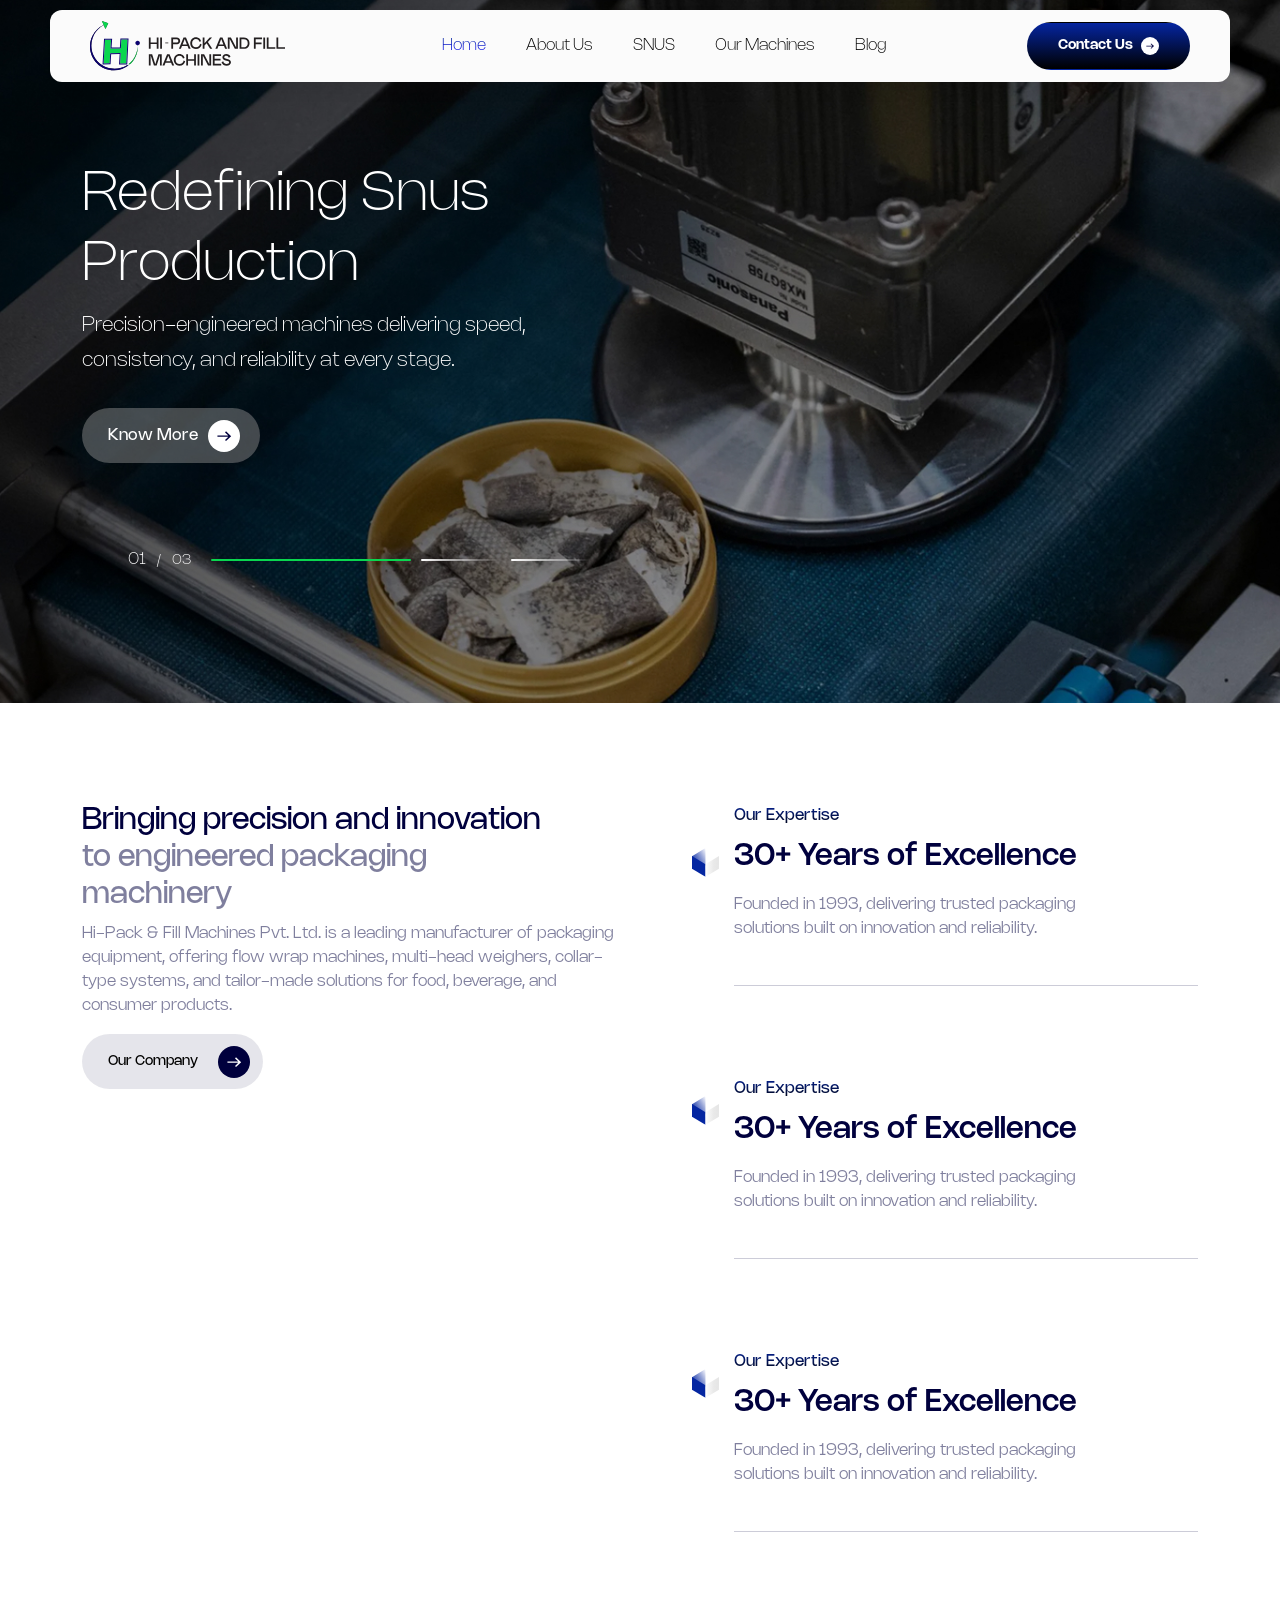
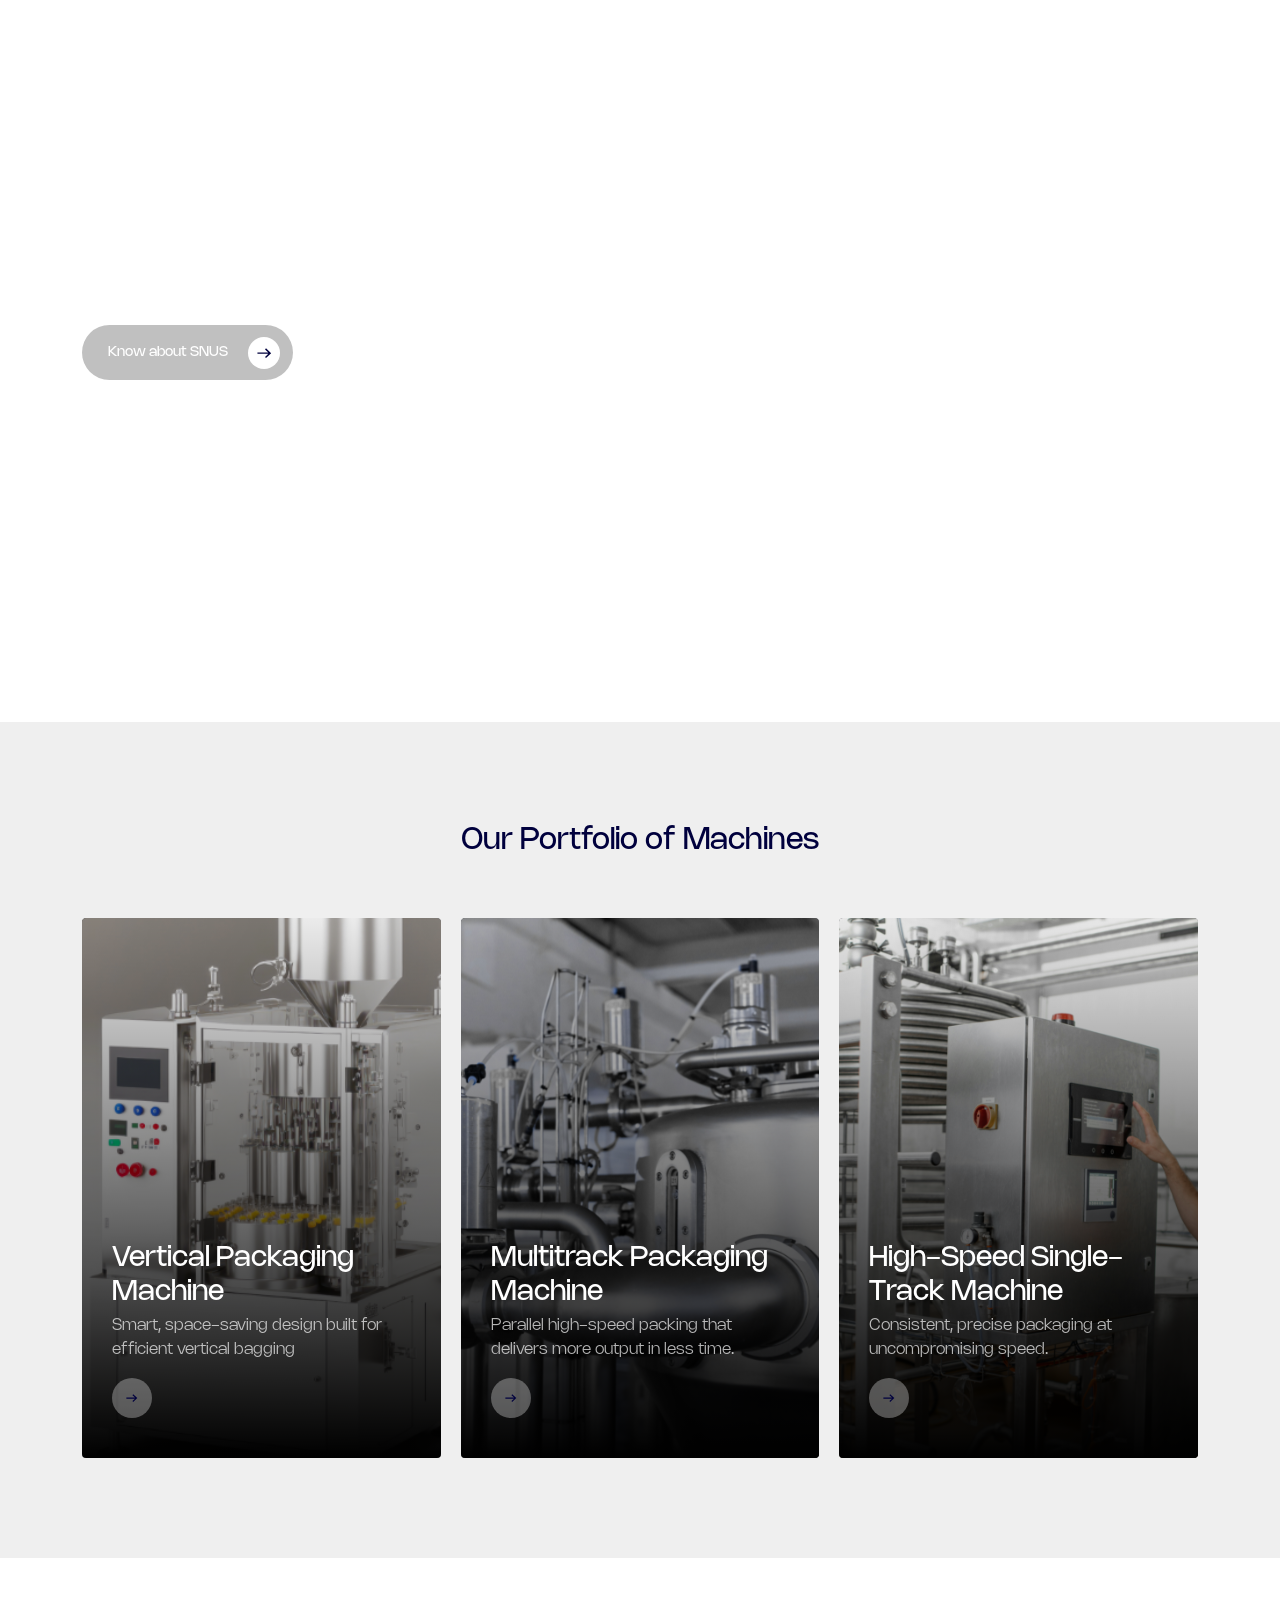
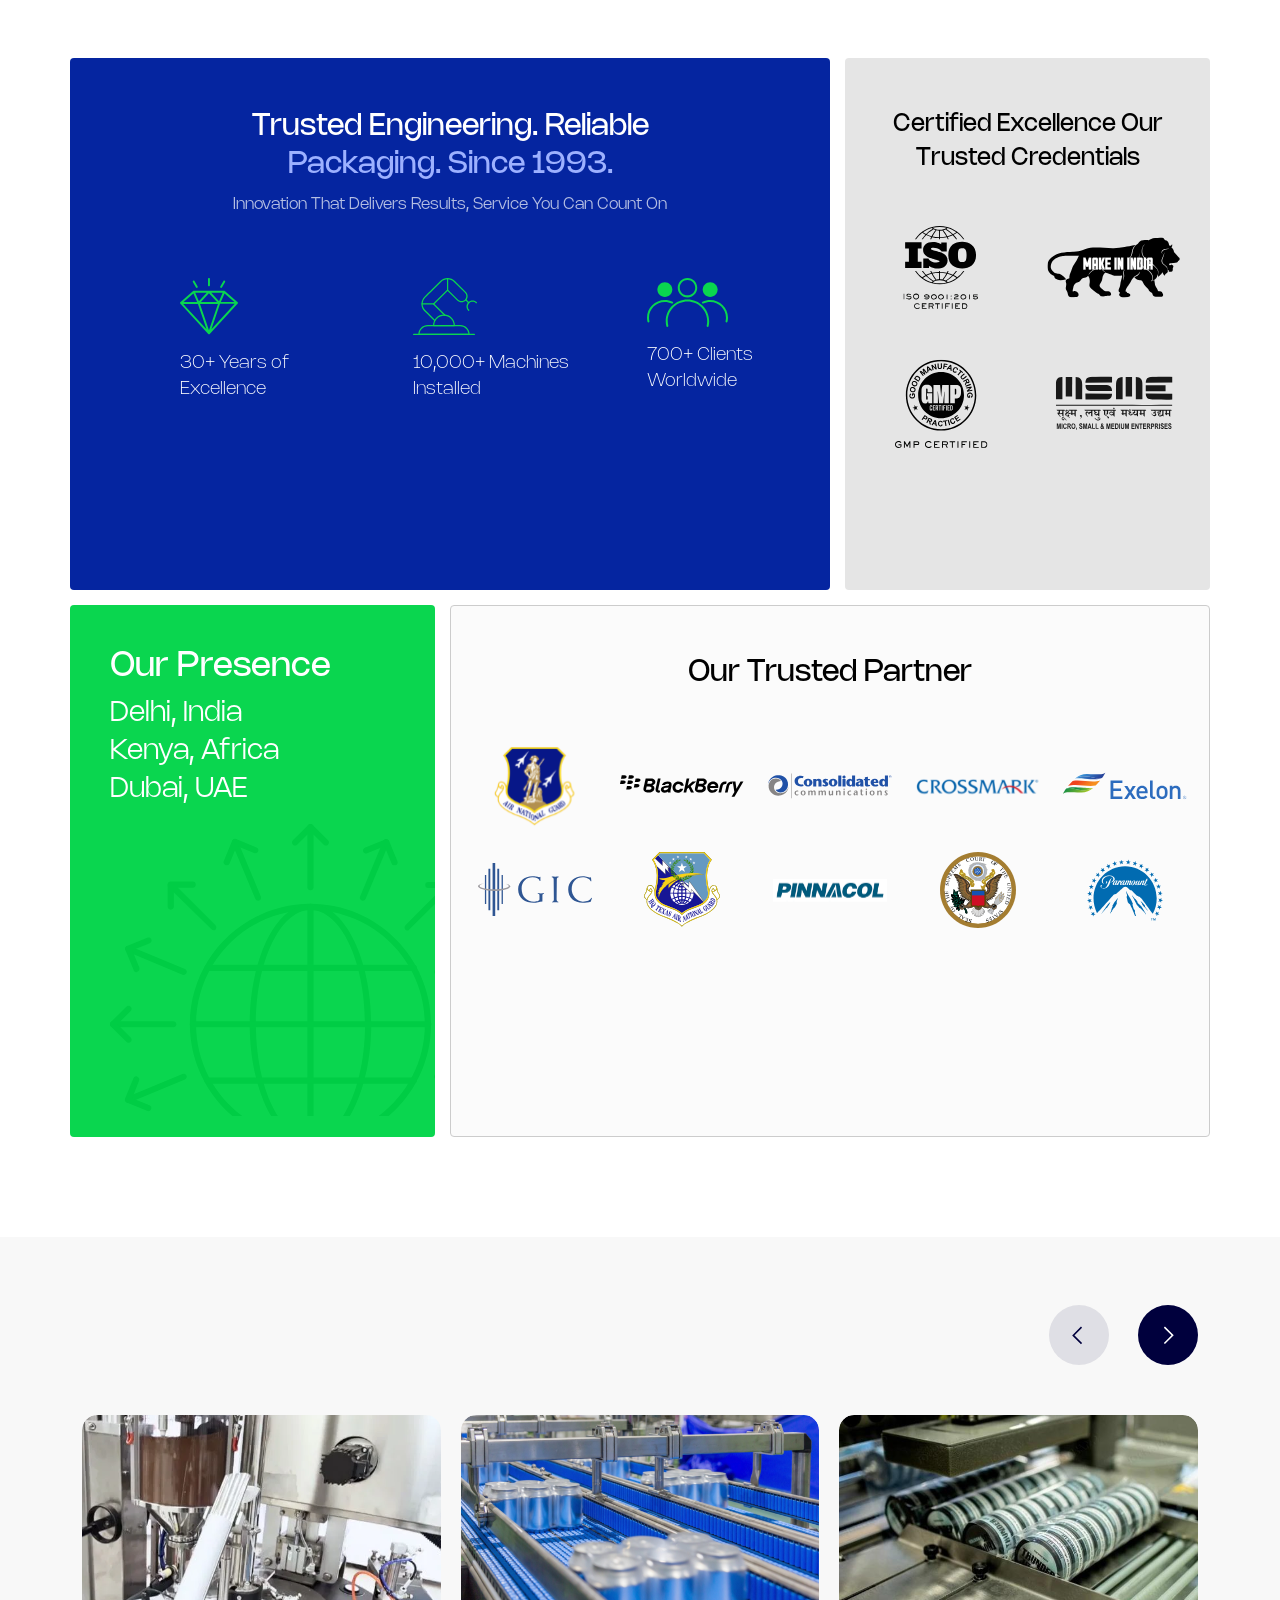
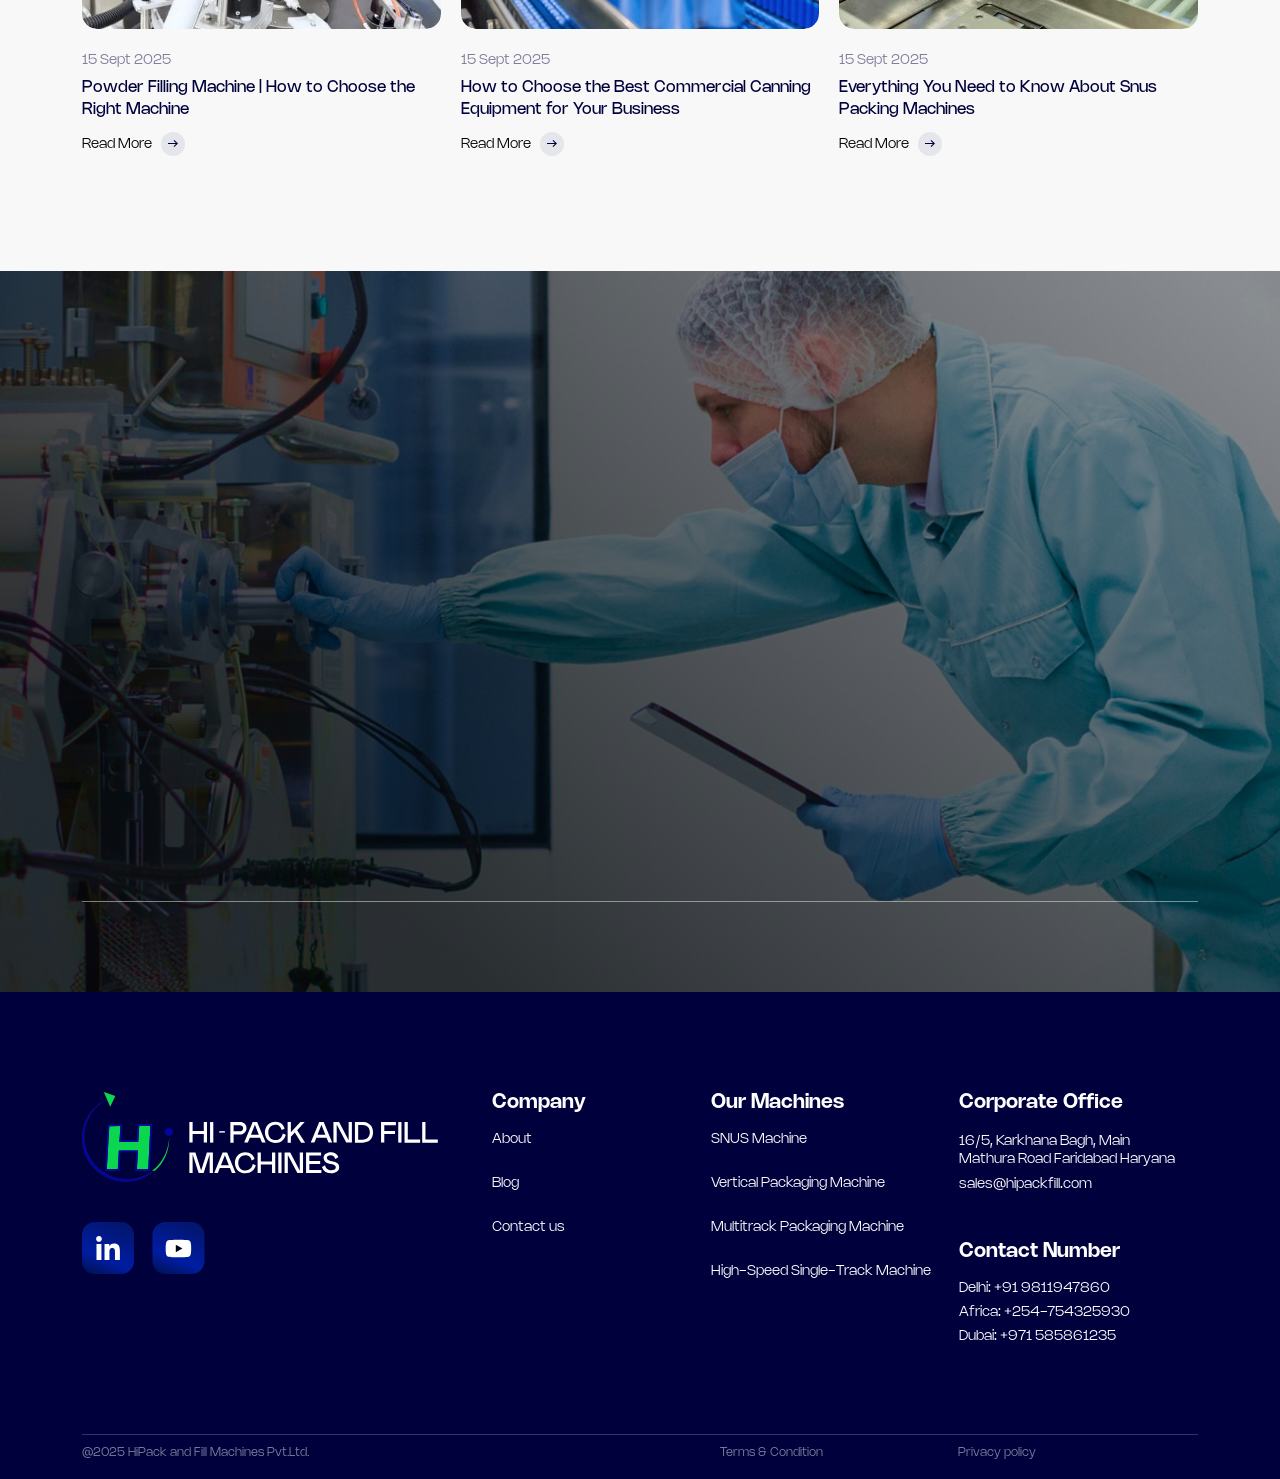
==== commit 9a165b03: "allcode" ====
--- a/index.html
+++ b/index.html
@@ -7,6 +7,7 @@
   <meta charset="utf-8">
   <link rel="icon" href="images/favicon.svg" type="image/x-icon">
   <link rel="stylesheet" href="./assets/css/bootstrap.min.css">
+  <link rel="stylesheet" href="./assets/css/aos.css">
   <link rel="stylesheet" href="./assets/js/owlcarousel/owl.carousel.css">
   <link rel="stylesheet" href="./assets/css/swiper-bundle.min.css" />
   <link rel="stylesheet" href="./assets/css/fontawesome-all.min.css" type="text/css">
@@ -66,7 +67,8 @@
           <div class="container">
             <div class="home-tittle">
               <h1>Redefining Snus <br> Production</h1>
-              <p>Precision-engineered machines delivering speed, <br> consistency, and reliability at every stage.</p>
+              <p>Precision-engineered machines delivering speed, <br>
+                consistency, and reliability at every stage.</p>
               <a href="#" class="btn">Know More <img src="./assets/images/right-arrow.svg" alt=""></a>
             </div>
           </div>
@@ -104,7 +106,7 @@
         <span class="total">03</span>
       </div>
       <div class="progress-line">
-        
+
         <span class="current"></span>
         <span></span>
         <span></span>
@@ -119,12 +121,12 @@
       <div class="row">
         <div class="col-md-6">
           <div class="bringing-text">
-            <h4>Bringing precision and innovation <span>to engineered packaging <br> machinery</span> </h4>
-            <p>Hi-Pack & Fill Machines Pvt. Ltd. is a leading manufacturer of packaging equipment, offering flow wrap
+            <h4 data-aos="fade-up" data-aos-duration="1500">Bringing precision and innovation <span>to engineered packaging <br> machinery</span> </h4>
+            <p data-aos="fade-up" data-aos-duration="2000">Hi-Pack & Fill Machines Pvt. Ltd. is a leading manufacturer of packaging equipment, offering flow wrap
               machines, multi-head weighers, collar-type systems, and tailor-made solutions for food, beverage, and
               consumer products.</p>
 
-            <div class="all-btn">
+            <div class="all-btn" data-aos="fade-up" data-aos-duration="3000">
               <a href="#" class="btn">Our Company <img src="./assets/images/right-arrow2.svg" alt=""></a>
             </div>
 
@@ -132,7 +134,7 @@
         </div>
 
         <div class="col-md-6">
-          <div class="expertise-wrapper">
+          <div class="expertise-wrapper"  data-aos="fade-up" data-aos-duration="1500">
             <div class="expertise-icon">
               <img src="./assets/images/Excellence.svg" alt="">
             </div>
@@ -142,7 +144,7 @@
               <p>Founded in 1993, delivering trusted packaging solutions built on innovation and reliability.</p>
             </div>
           </div>
-          <div class="expertise-wrapper">
+          <div class="expertise-wrapper"  data-aos="fade-up" data-aos-duration="2000">
             <div class="expertise-icon">
               <img src="./assets/images/Excellence.svg" alt="">
             </div>
@@ -152,7 +154,7 @@
               <p>Founded in 1993, delivering trusted packaging solutions built on innovation and reliability.</p>
             </div>
           </div>
-          <div class="expertise-wrapper">
+          <div class="expertise-wrapper"  data-aos="fade-up" data-aos-duration="2500">
             <div class="expertise-icon">
               <img src="./assets/images/Excellence.svg" alt="">
             </div>
@@ -173,12 +175,12 @@
       <div class="row">
         <div class="col-md-5">
           <div class="testament">
-            <h2>SNUS Machine</h2>
-            <p>Founded in 1993 by Zulfiqar Saifi, Hi-Pack & Fill Machines Pvt. Ltd. has grown into a trusted name in the
+            <h2  data-aos="fade-up" data-aos-duration="1500">SNUS Machine</h2>
+            <p  data-aos="fade-up" data-aos-duration="2000">Founded in 1993 by Zulfiqar Saifi, Hi-Pack & Fill Machines Pvt. Ltd. has grown into a trusted name in the
               packaging industry. Our success is built on lasting partnerships—on average, each of our clients runs ten
               Hi-Pack machines, a testament to the quality and service they can count on year after year.</p>
 
-            <div class="all-btn">
+            <div class="all-btn"  data-aos="fade-up" data-aos-duration="2500">
               <a href="#" class="btn">Know about SNUS <img src="./assets/images/right-arrow.svg" alt=""></a>
             </div>
           </div>
@@ -195,7 +197,7 @@
   <div class="portfolio-section">
     <div class="container">
       <div class="heading-hd text-center">
-        <h2>Our Portfolio of Machines</h2>
+        <h2  data-aos="fade-up" data-aos-duration="1500">Our Portfolio of Machines</h2>
       </div>
 
       <div class="gridwrapper">
@@ -337,7 +339,7 @@
   <div class="latest-section">
     <div class="container">
       <div class="bloghd">
-        <h3>Latest Blogs from the Hi-Pack</h3>
+        <h3  data-aos="fade-up" data-aos-duration="1500">Latest Blogs from the Hi-Pack</h3>
       </div>
 
       <div class="owl-carousel owl-theme blogslider">
@@ -395,9 +397,9 @@
   <div class="upgrade-section">
     <div class="container">
       <div class="titlewrap ">
-        <h3>Ready to upgrade <br> your packaging?</h3>
-        <p>Contact us today to discuss your project.</p>
-        <a href="#" class="btn">Contact Us <img src="./assets/images/right-arrow2.svg" alt=""></a>
+        <h3  data-aos="fade-up" data-aos-duration="1500">Ready to upgrade <br> your packaging?</h3>
+        <p  data-aos="fade-up" data-aos-duration="2000">Contact us today to discuss your project.</p>
+        <a href="#" class="btn"  data-aos="fade-up" data-aos-duration="2500">Contact Us <img src="./assets/images/right-arrow2.svg" alt=""></a>
       </div>
     </div>
   </div><!-----upgrade-section-->
@@ -464,7 +466,7 @@
       <div class="copyright">
         <div class="row">
           <div class="col-md-6">
-            <p> @2025 HiPack  and Fill Machines Pvt.Ltd.</p>
+            <p> @2025 HiPack and Fill Machines Pvt.Ltd.</p>
           </div>
           <div class="col-md-5">
             <div class="privacy-dlf">
@@ -480,6 +482,7 @@
 
   <script src="./assets/js/jquery-3.6.3.js"></script>
   <script src="./assets/js/bootstrap.bundle.min.js"></script>
+  <script src="./assets/js/aos.js"></script>
   <script src="./assets/js/owlcarousel/owl.carousel.js"></script>
   <script src="./assets/js/swiper-bundle.min.js"></script>
   <script src="./assets/js/custom.js"></script>
@@ -547,4 +550,5 @@
 
 
 </body>
+
 </html>
--- a/assets/css/custom.css
+++ b/assets/css/custom.css
@@ -335,7 +335,7 @@
   .git-item img{margin-bottom:30px;}
   .git-item{text-align: center; max-width: 927px; margin: 0 auto;}
   .git-item  h6{color:#FFF;text-align: center;font-size: 18px;font-weight: 300;line-height: normal; }
-  .git-item  p{color: var(--White, #FFF);text-align: center;font-size: 30px;font-weight: 300;line-height: 44px; margin-bottom: 30px;}
+  .git-item  p{color: var(--White, #FFF);text-align: center;font-size:28px;font-weight: 300;line-height:40px; margin-bottom: 30px;}
   .technical-support .owl-theme .owl-controls{text-align: center; position: relative; margin-top: 40px;}
   .technical-support .owl-theme .owl-dots .owl-dot.active span {background:#0AD64F; border: 0px;}
   .technical-support .owl-theme .owl-dots .owl-dot span{background:#E5E5E5; border: 1px solid rgba(158, 158, 158, 1); width: 10px; height: 10px;}
@@ -465,7 +465,7 @@
     width: 100%;
     height: 100%;
 }
-.Trackflowing .modal-body{padding: 50px 50px;}
+.Trackflowing .modal-body{padding: 50px 50px; height: 100vh;}
 button.btnclose {background: transparent;border: 0px; position: absolute; top: 40px; right: 20px; z-index: 99;}
 .modal-header {border-bottom: 0px; padding: 0px;justify-content: end;}
 
--- a/assets/css/responsive.css
+++ b/assets/css/responsive.css
@@ -7,6 +7,8 @@
 @media (max-width:1460.8px) {
 	.slide-info{left:6%;}
 .Modular-img{height: 370px;}
+.values-section .owl-prev:before{right: 20%;}
+.latest-section .owl-prev:before{right: 8%;}
 
 }
 @media (max-width:1390.8px) {
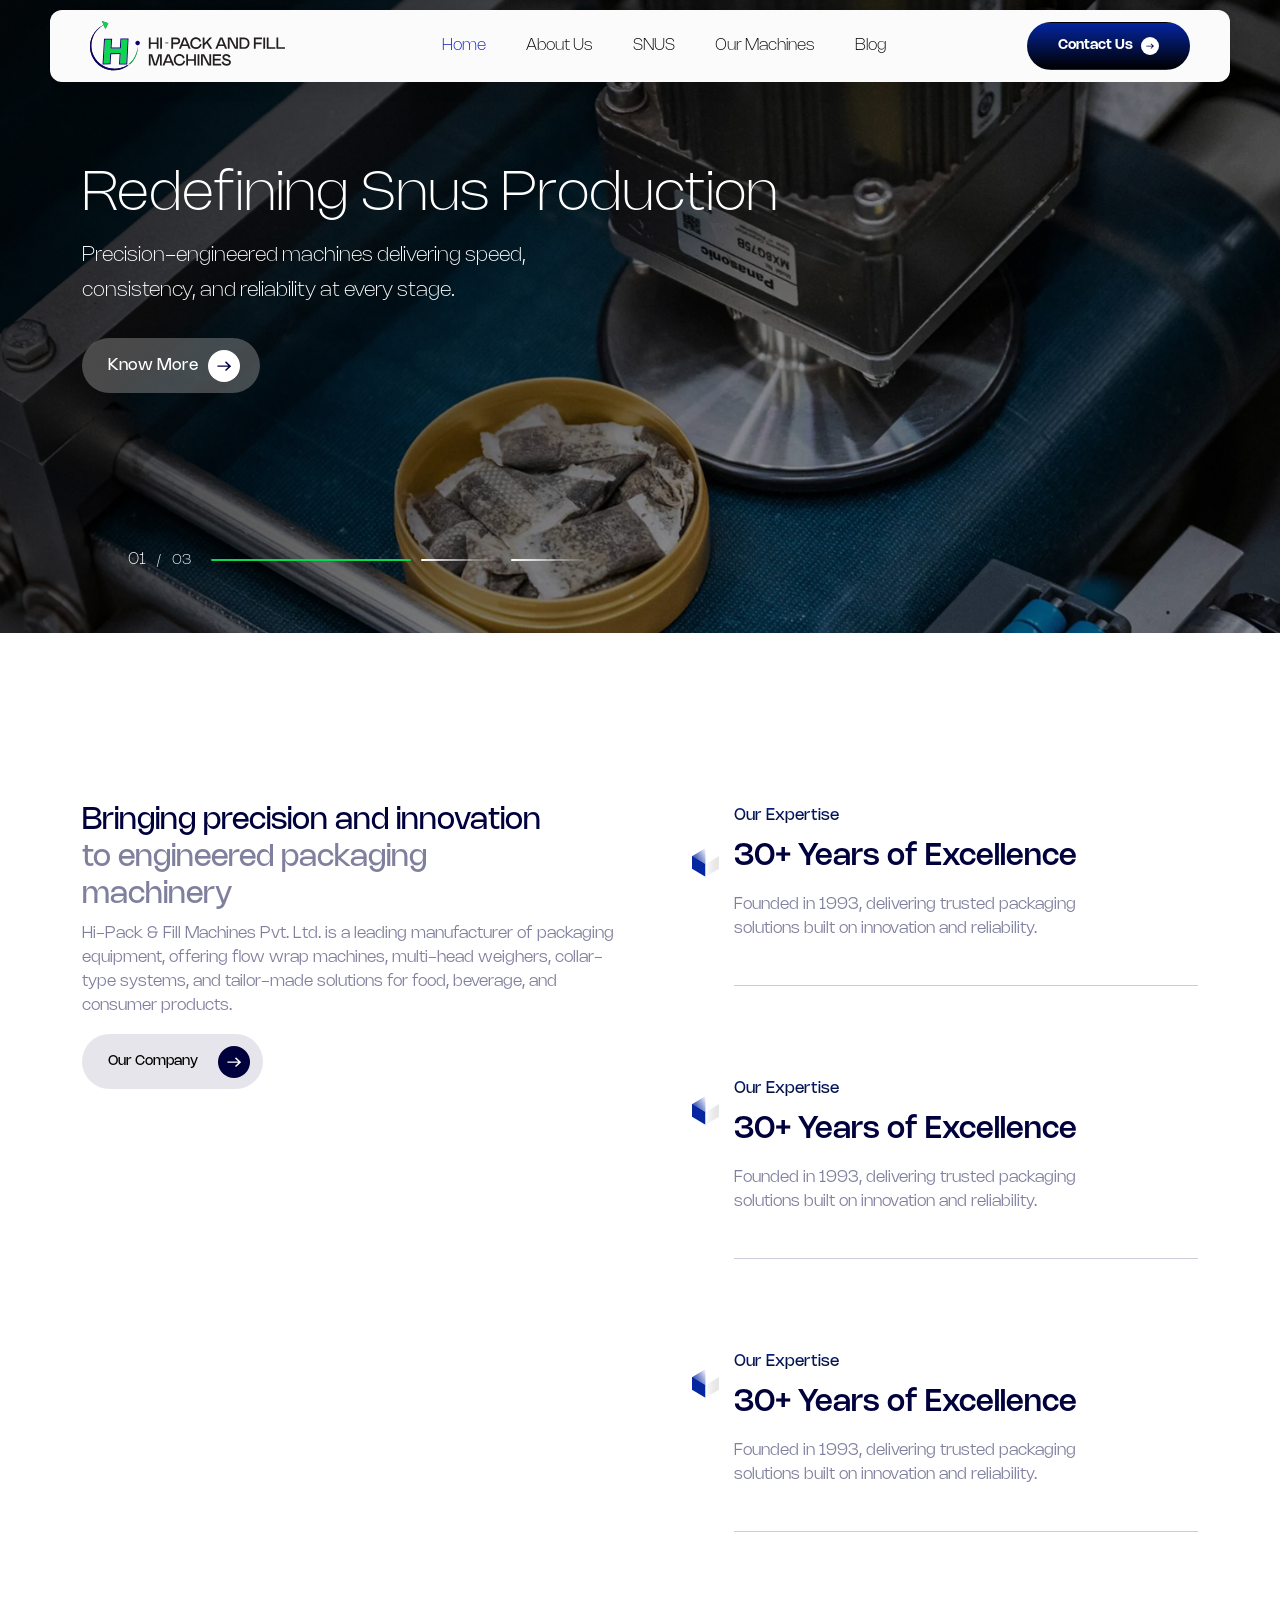
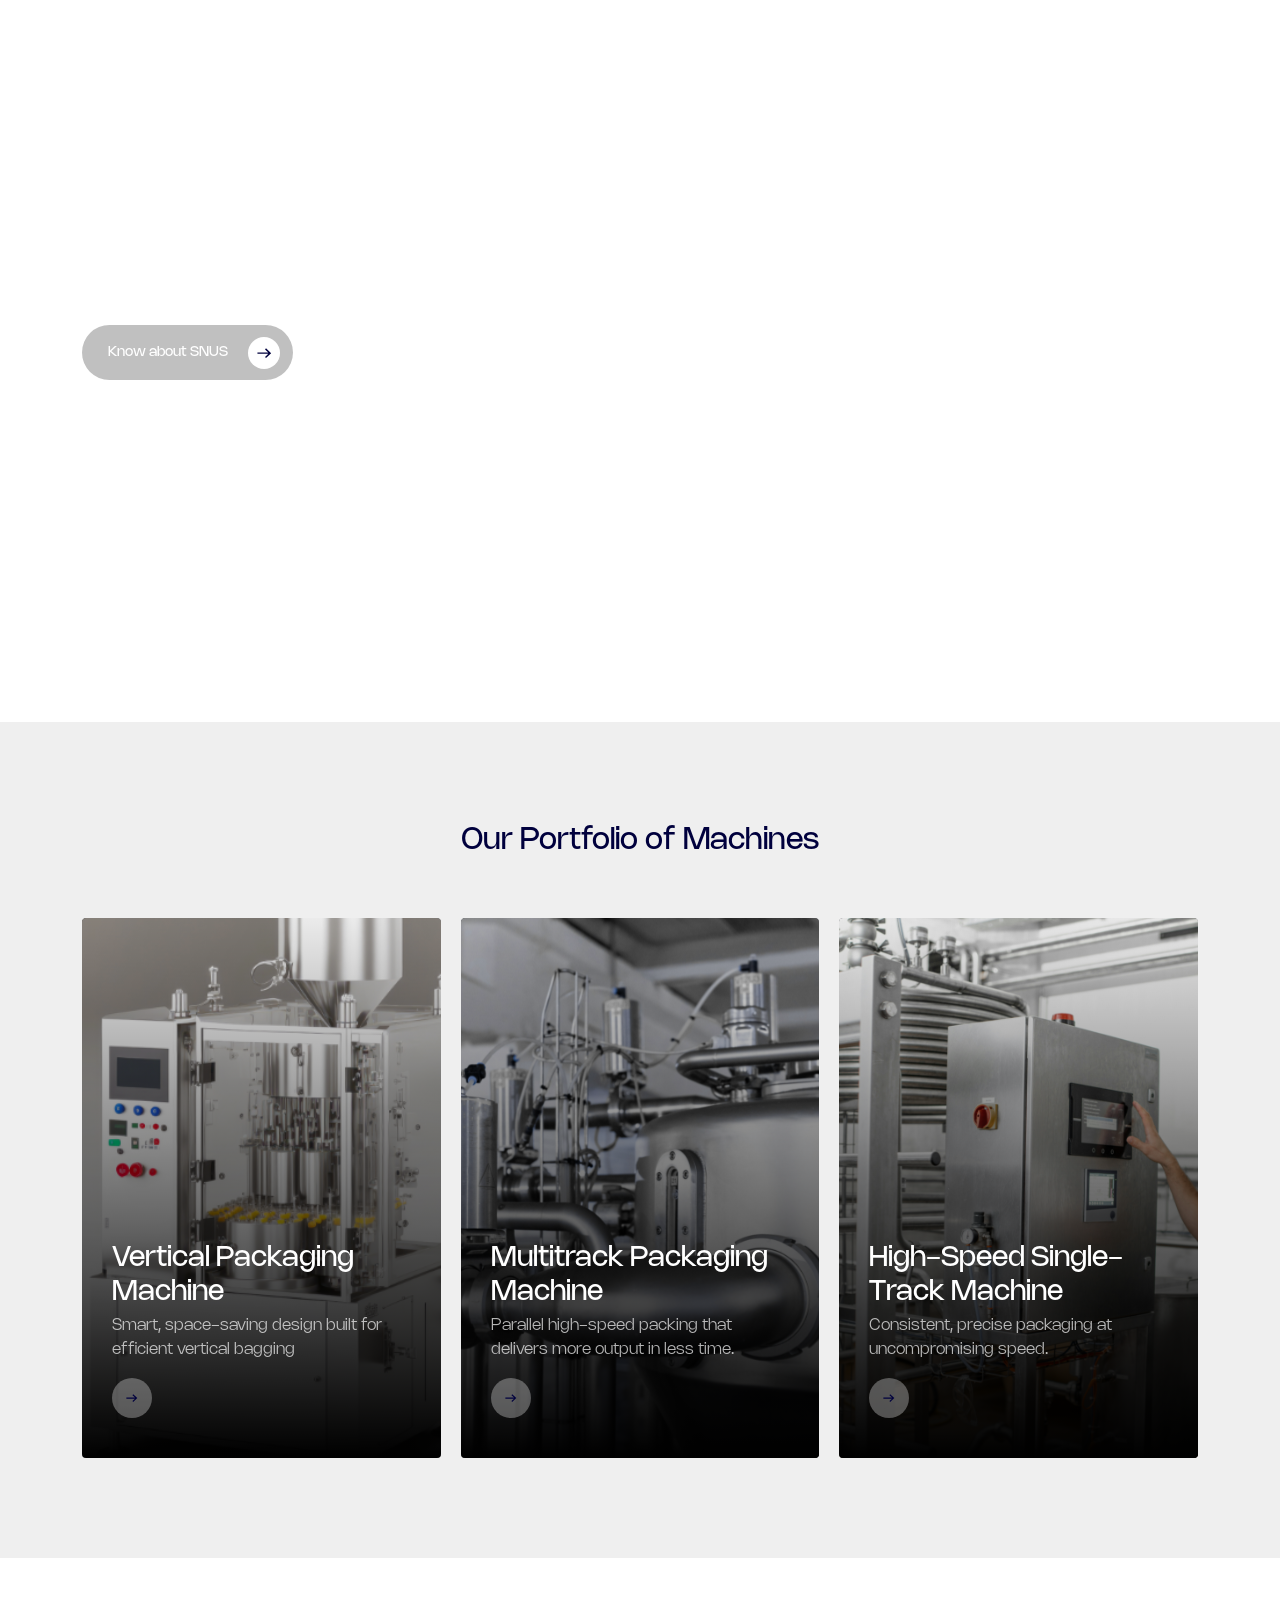
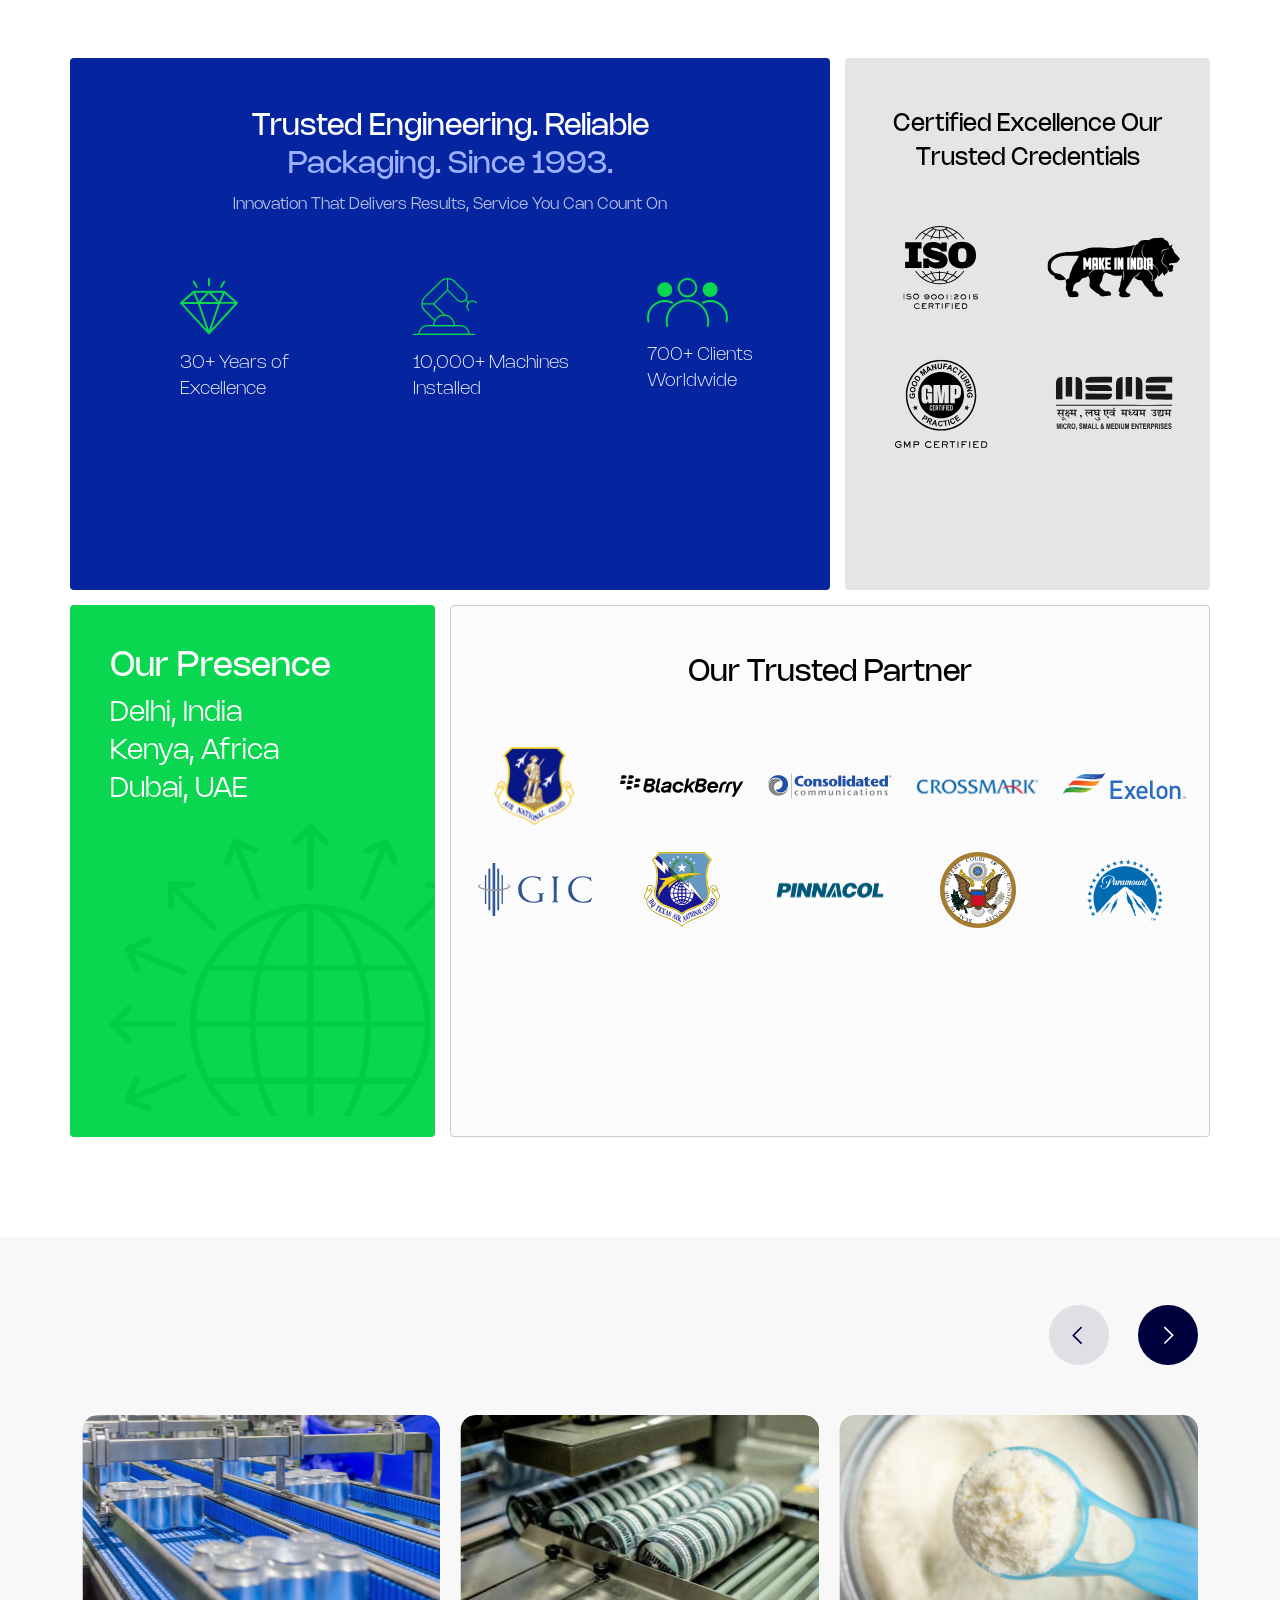
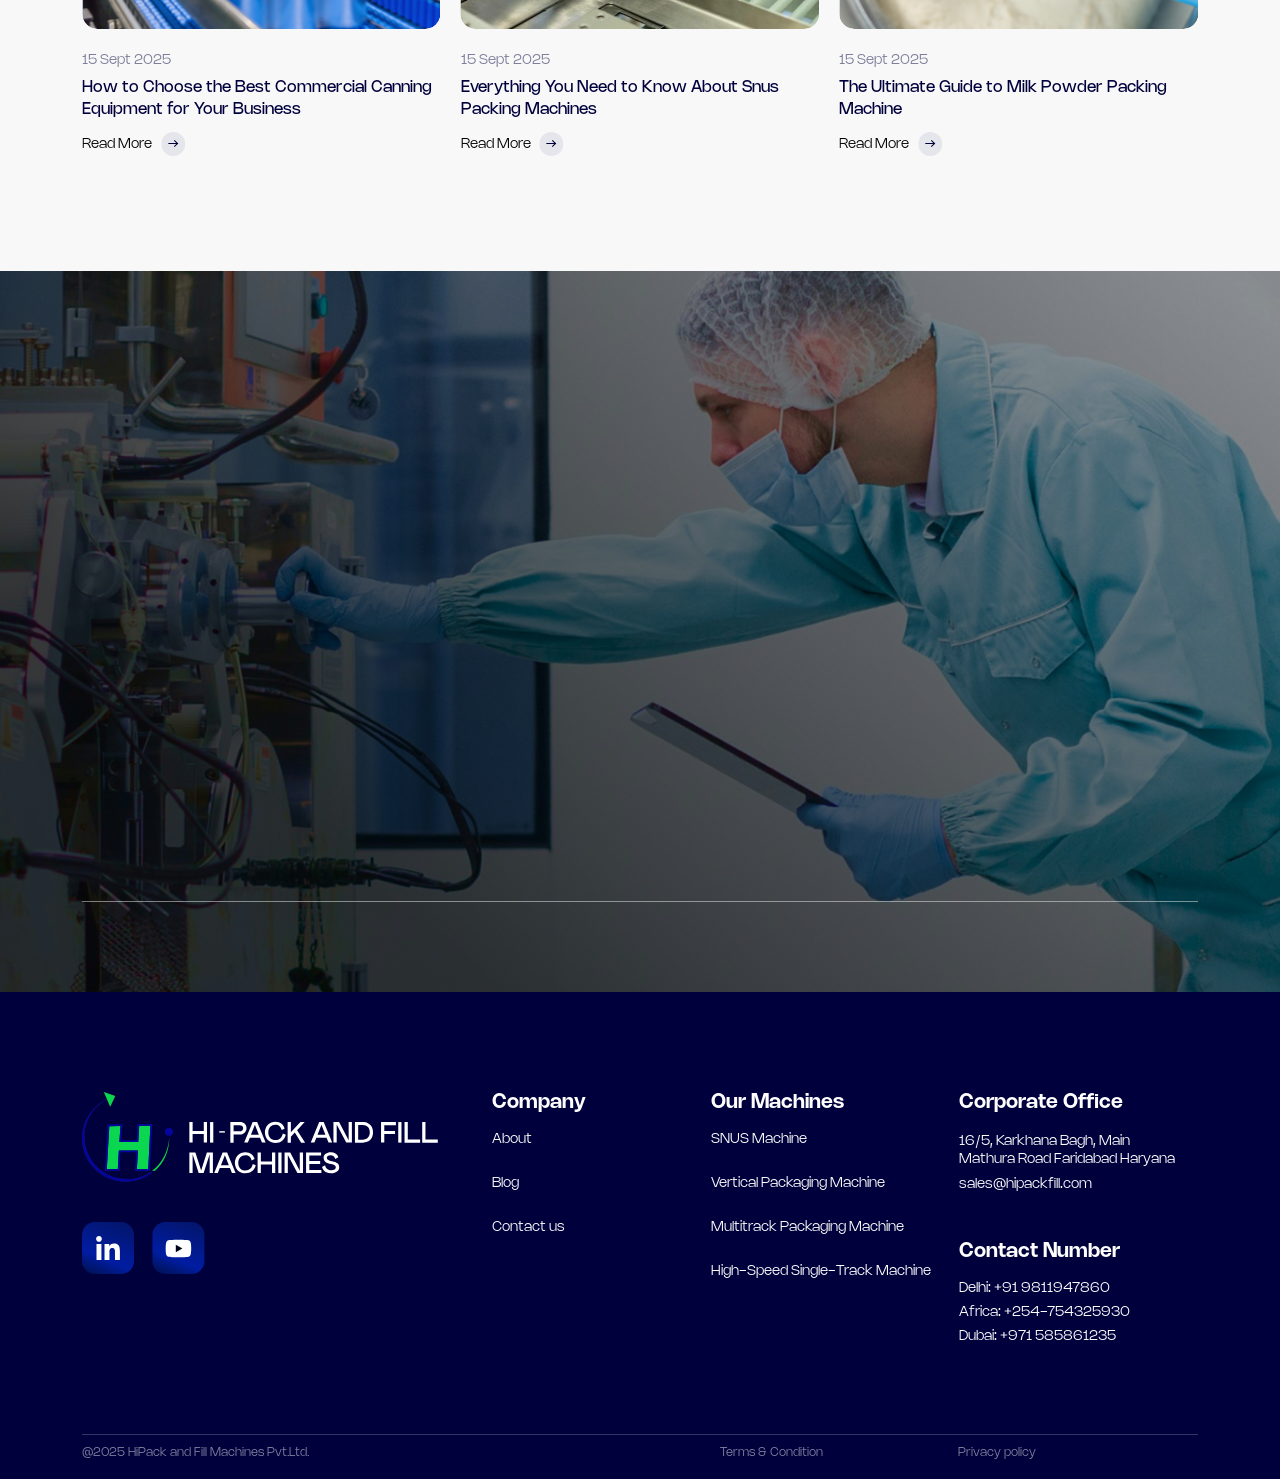
==== commit 5d0d2bed: "allfix" ====
--- a/index.html
+++ b/index.html
@@ -66,7 +66,7 @@
         <div class="swiper-slide homeslider" style="background-image: url('./assets/images/home-banner.jpg');">
           <div class="container">
             <div class="home-tittle">
-              <h1>Redefining Snus <br> Production</h1>
+              <h1>Redefining Snus  Production</h1>
               <p>Precision-engineered machines delivering speed, <br>
                 consistency, and reliability at every stage.</p>
               <a href="#" class="btn">Know More <img src="./assets/images/right-arrow.svg" alt=""></a>
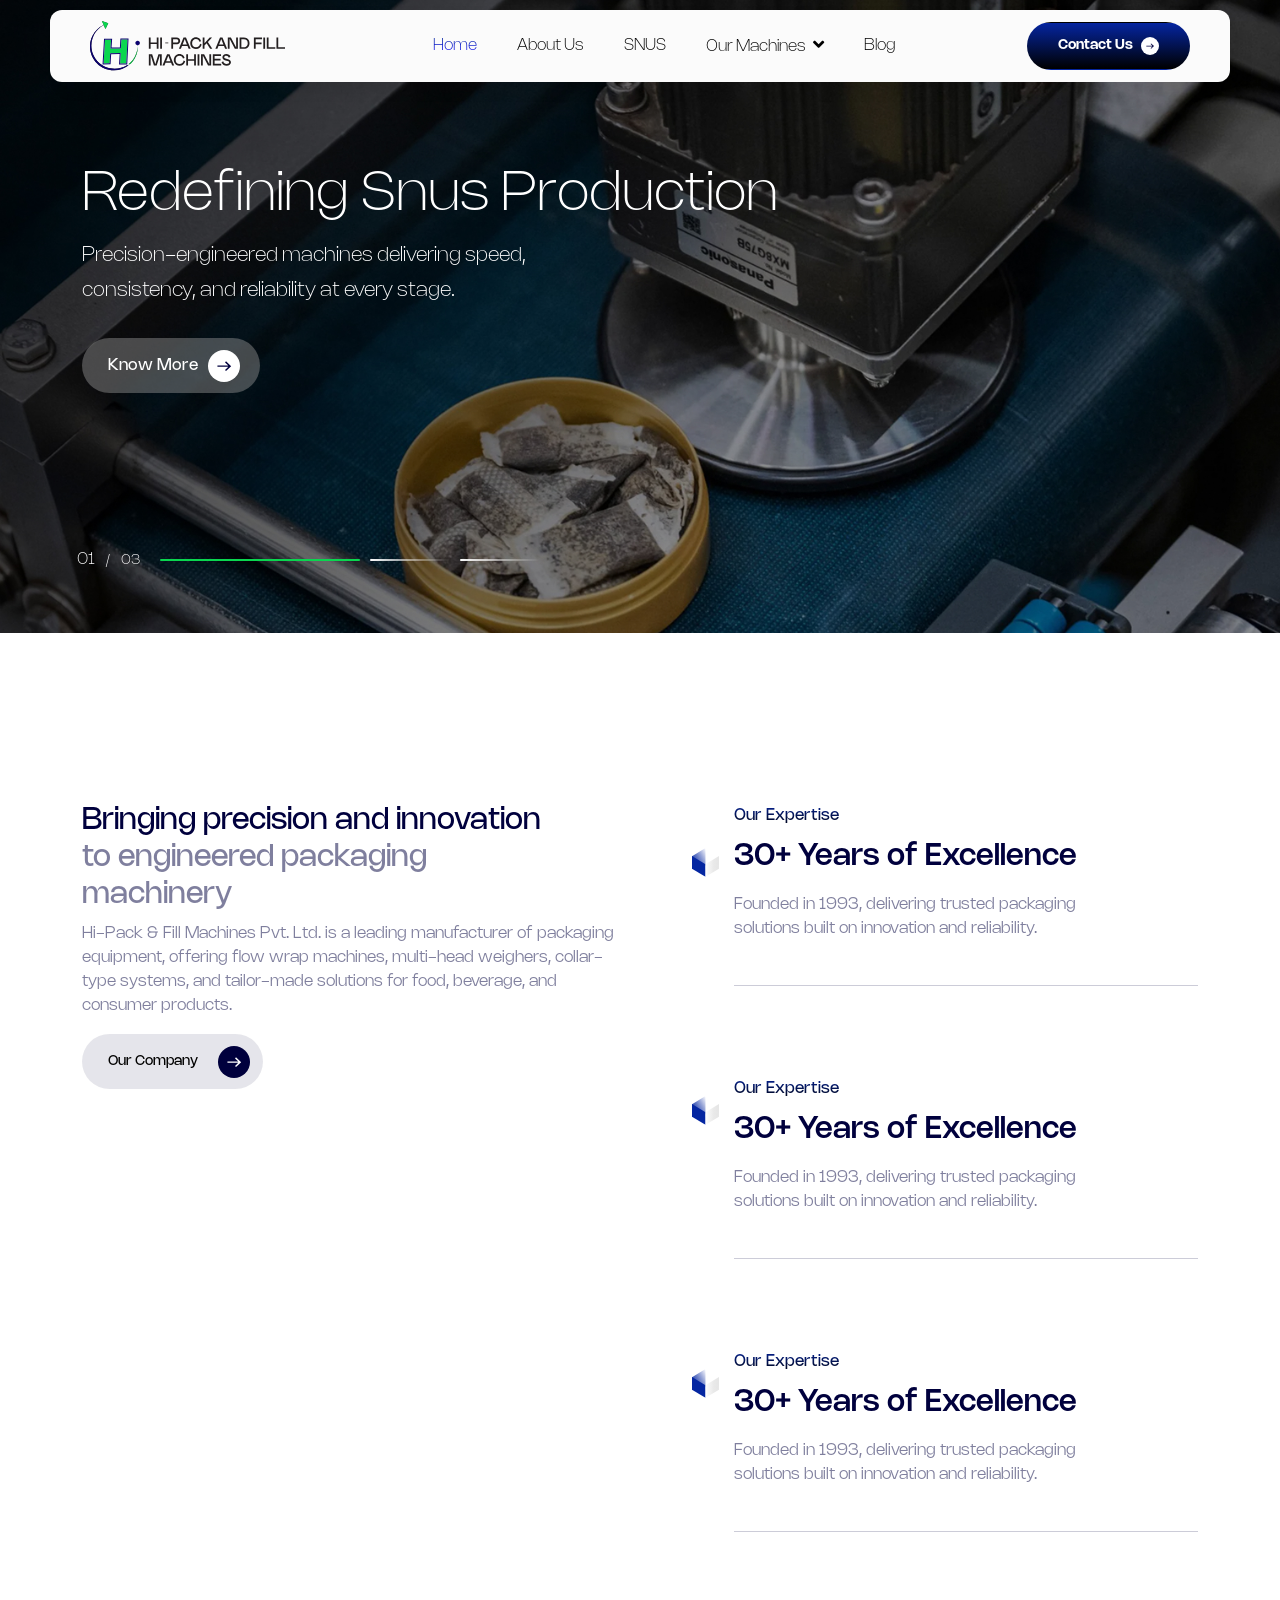
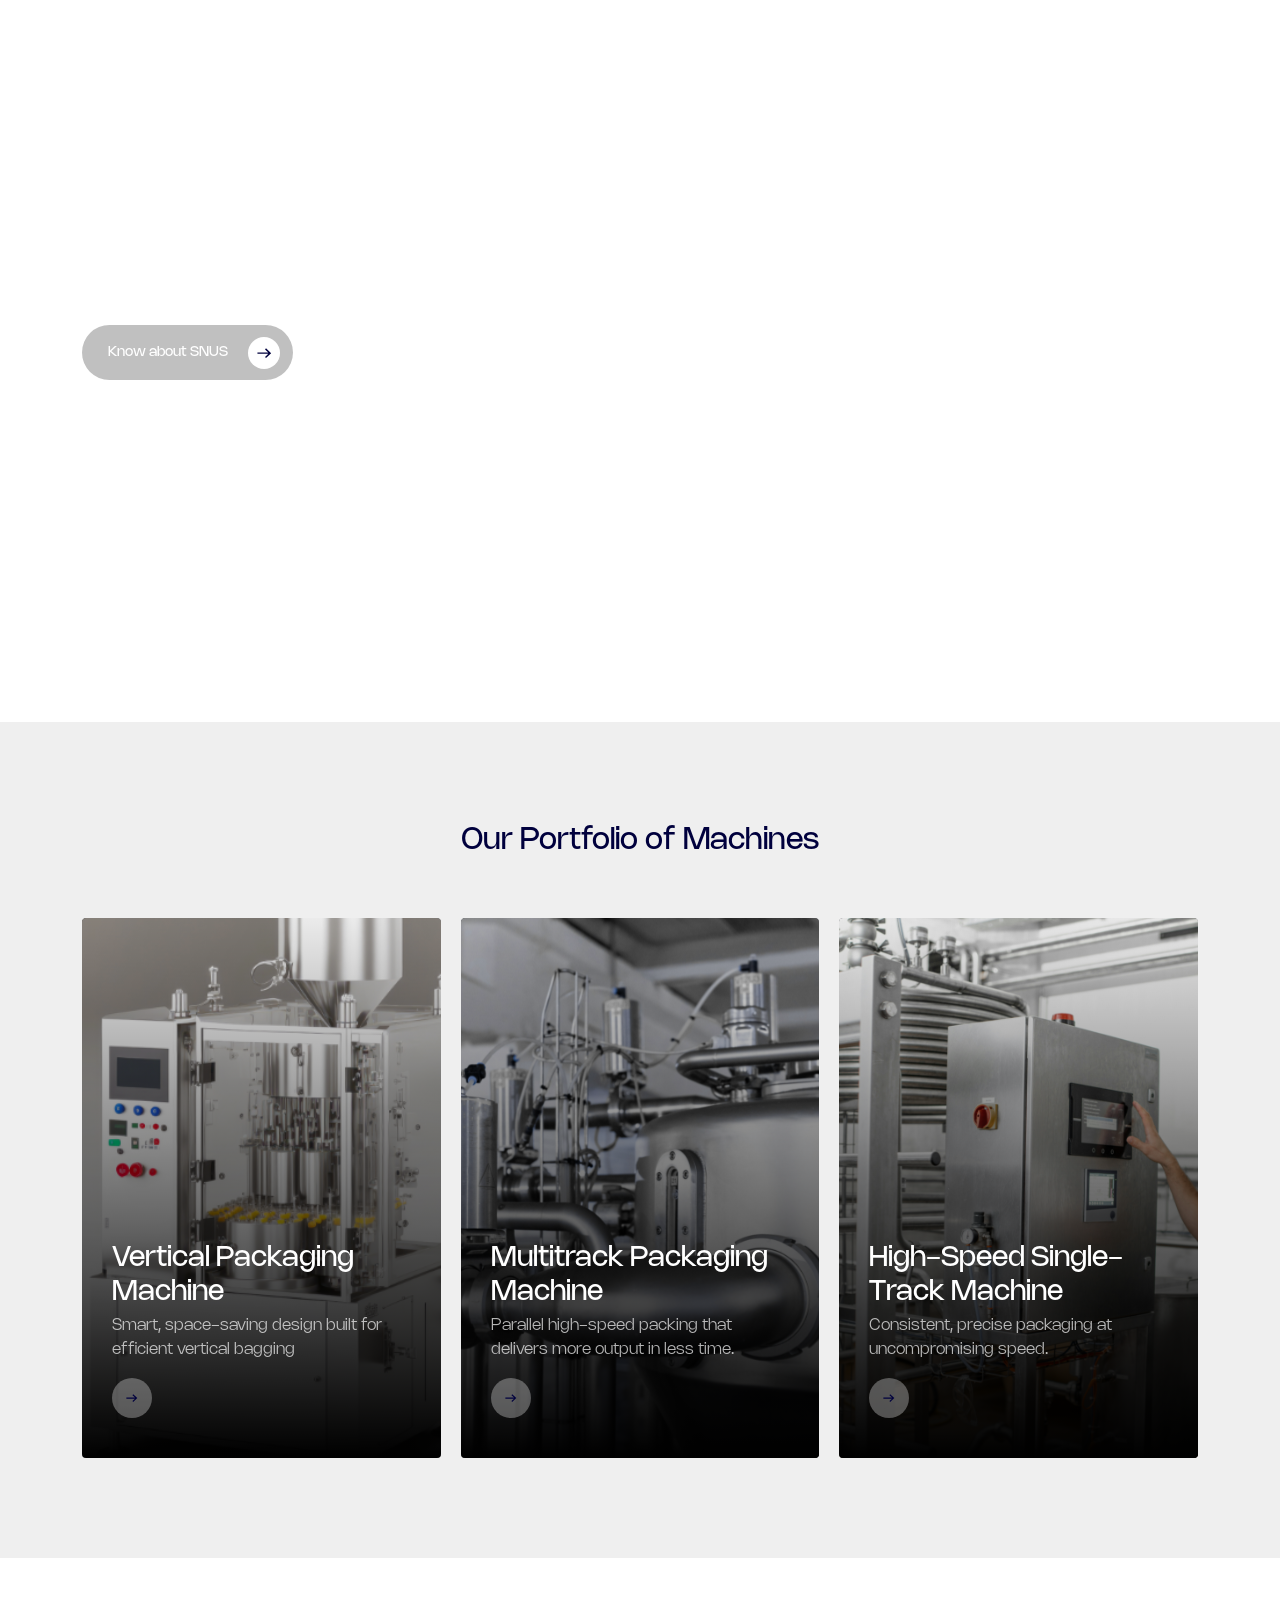
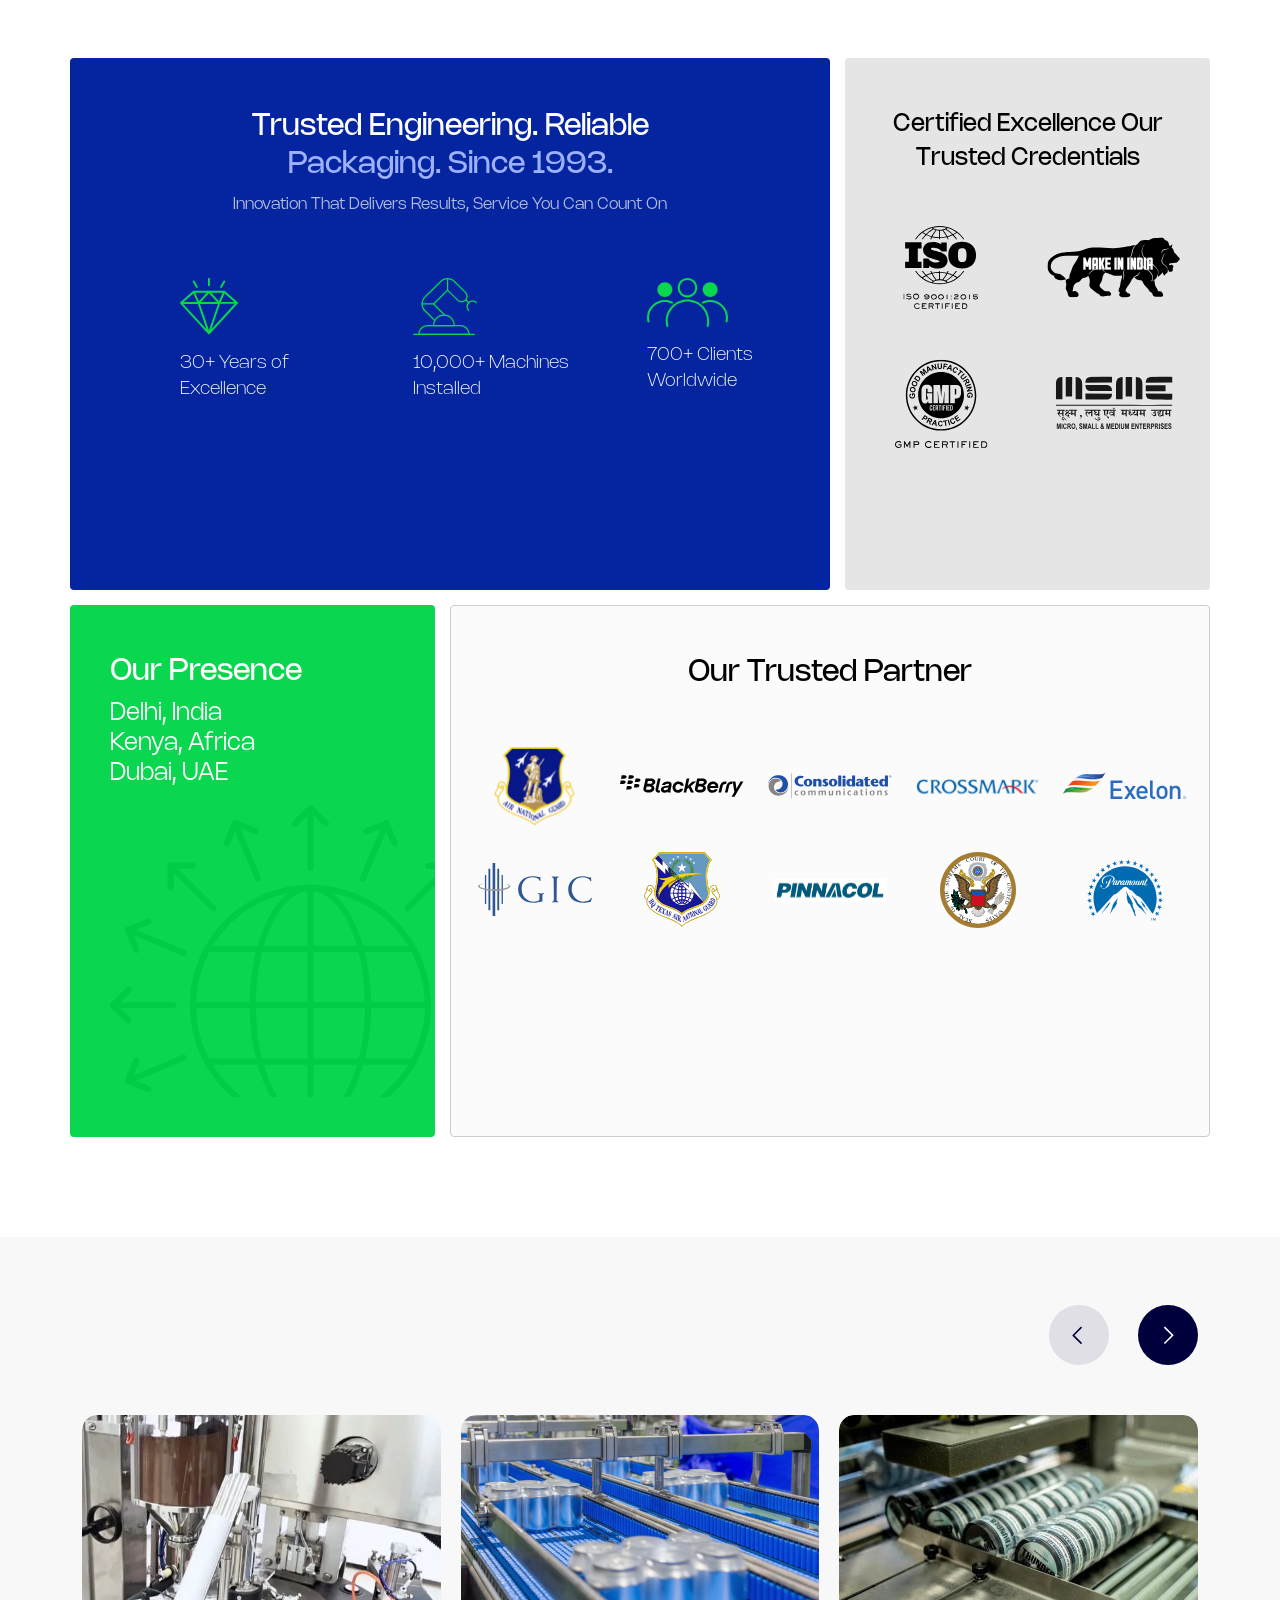
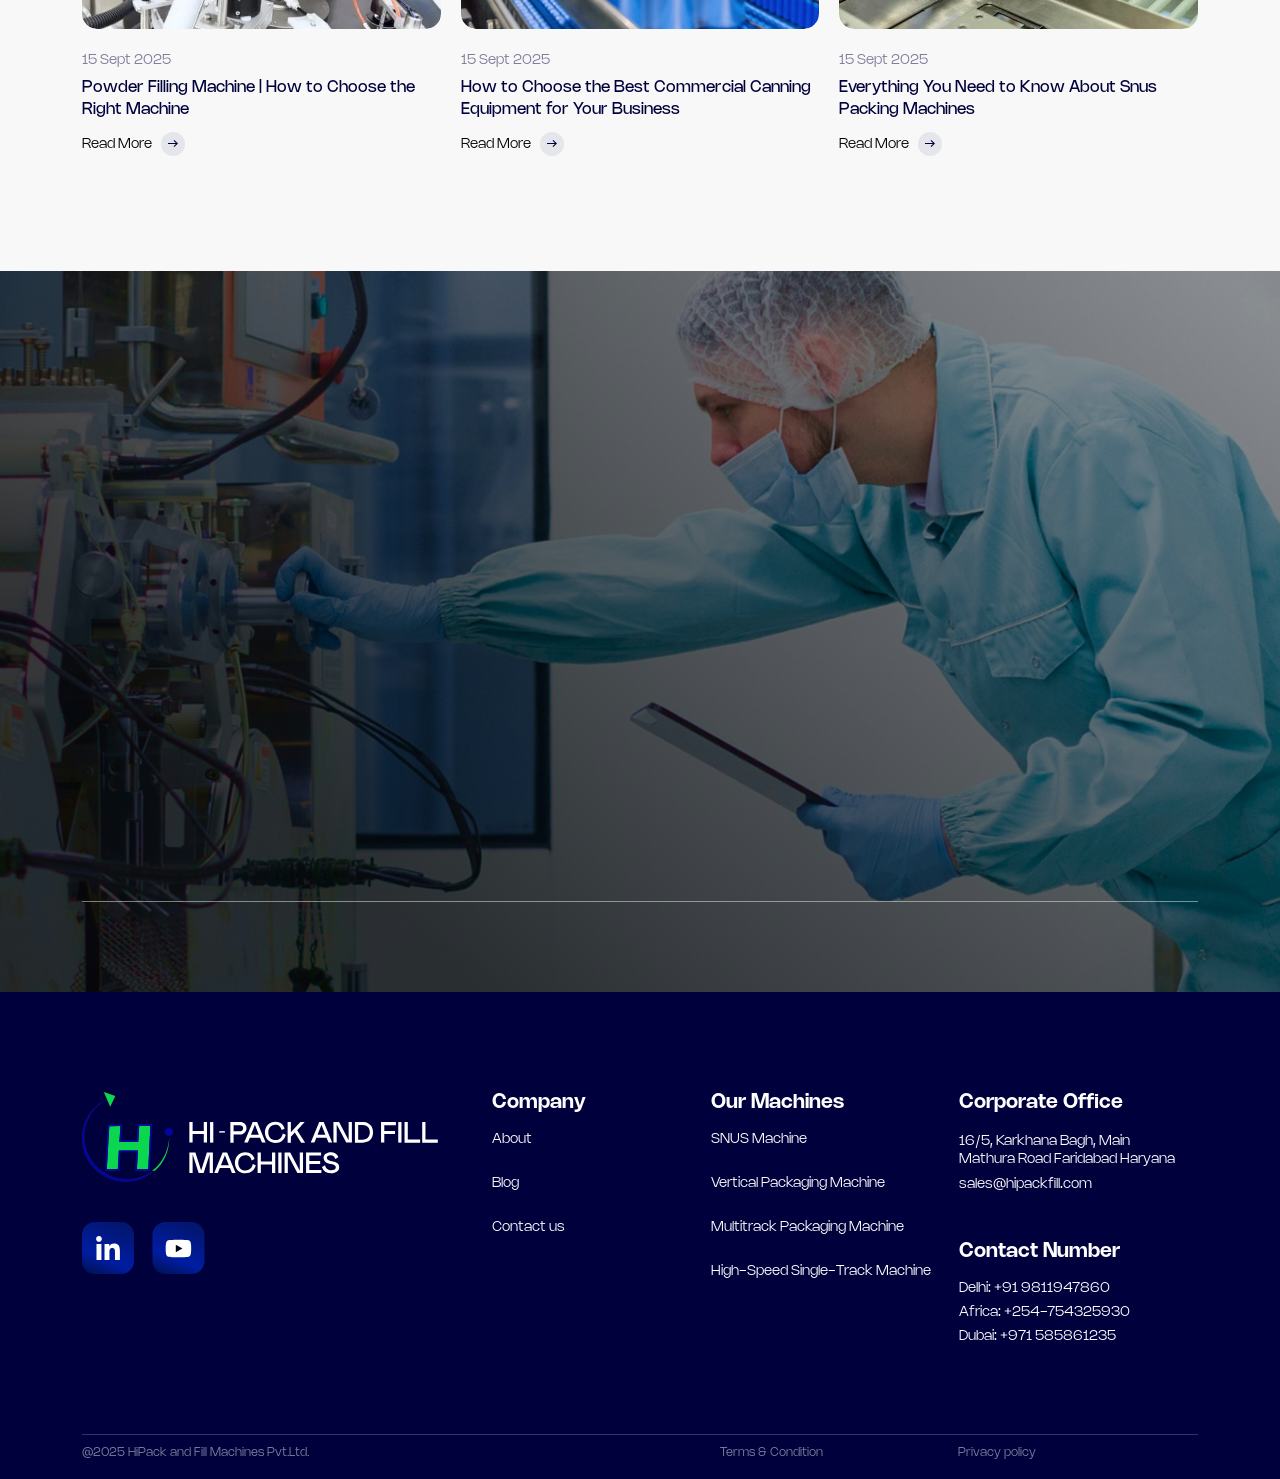
==== commit e293b307: "down" ====
--- a/index.html
+++ b/index.html
@@ -32,7 +32,21 @@
               <li class="nav-item"><a href="#" class="active">Home</a></li>
               <li class="nav-item"><a href="#">About Us</a></li>
               <li class="nav-item"><a href="#">SNUS</a></li>
-              <li class="nav-item"><a href="#">Our Machines</a></li>
+              <!-- <li class="nav-item"><a href="#">Our Machines</a></li> -->
+
+              <li class="nav-item"><a href="#"><span> Our Machines </span>
+                  <i class="fas fa-angle-down toggle-dropdown rotate"></i></a>
+                <ul class="dropdown">
+                  <li><a href="#">Vertical Packaging Machine</a></li>
+                  <li><a href="#">Multitrack Packaging Machine</a></li>
+                  <li><a href="#">High-Speed Single-Track Machine</a></li>
+                 
+                </ul>
+              </li>
+
+
+
+
               <li class="nav-item"><a href="#">Blog</a></li>
             </ul>
             <div class="contact-button desktop">
@@ -66,7 +80,7 @@
         <div class="swiper-slide homeslider" style="background-image: url('./assets/images/home-banner.jpg');">
           <div class="container">
             <div class="home-tittle">
-              <h1>Redefining Snus  Production</h1>
+              <h1>Redefining Snus Production</h1>
               <p>Precision-engineered machines delivering speed, <br>
                 consistency, and reliability at every stage.</p>
               <a href="#" class="btn">Know More <img src="./assets/images/right-arrow.svg" alt=""></a>
@@ -121,8 +135,10 @@
       <div class="row">
         <div class="col-md-6">
           <div class="bringing-text">
-            <h4 data-aos="fade-up" data-aos-duration="1500">Bringing precision and innovation <span>to engineered packaging <br> machinery</span> </h4>
-            <p data-aos="fade-up" data-aos-duration="2000">Hi-Pack & Fill Machines Pvt. Ltd. is a leading manufacturer of packaging equipment, offering flow wrap
+            <h4 data-aos="fade-up" data-aos-duration="1500">Bringing precision and innovation <span>to engineered
+                packaging <br> machinery</span> </h4>
+            <p data-aos="fade-up" data-aos-duration="2000">Hi-Pack & Fill Machines Pvt. Ltd. is a leading manufacturer
+              of packaging equipment, offering flow wrap
               machines, multi-head weighers, collar-type systems, and tailor-made solutions for food, beverage, and
               consumer products.</p>
 
@@ -134,7 +150,7 @@
         </div>
 
         <div class="col-md-6">
-          <div class="expertise-wrapper"  data-aos="fade-up" data-aos-duration="1500">
+          <div class="expertise-wrapper" data-aos="fade-up" data-aos-duration="1500">
             <div class="expertise-icon">
               <img src="./assets/images/Excellence.svg" alt="">
             </div>
@@ -144,7 +160,7 @@
               <p>Founded in 1993, delivering trusted packaging solutions built on innovation and reliability.</p>
             </div>
           </div>
-          <div class="expertise-wrapper"  data-aos="fade-up" data-aos-duration="2000">
+          <div class="expertise-wrapper" data-aos="fade-up" data-aos-duration="2000">
             <div class="expertise-icon">
               <img src="./assets/images/Excellence.svg" alt="">
             </div>
@@ -154,7 +170,7 @@
               <p>Founded in 1993, delivering trusted packaging solutions built on innovation and reliability.</p>
             </div>
           </div>
-          <div class="expertise-wrapper"  data-aos="fade-up" data-aos-duration="2500">
+          <div class="expertise-wrapper" data-aos="fade-up" data-aos-duration="2500">
             <div class="expertise-icon">
               <img src="./assets/images/Excellence.svg" alt="">
             </div>
@@ -175,12 +191,13 @@
       <div class="row">
         <div class="col-md-5">
           <div class="testament">
-            <h2  data-aos="fade-up" data-aos-duration="1500">SNUS Machine</h2>
-            <p  data-aos="fade-up" data-aos-duration="2000">Founded in 1993 by Zulfiqar Saifi, Hi-Pack & Fill Machines Pvt. Ltd. has grown into a trusted name in the
+            <h2 data-aos="fade-up" data-aos-duration="1500">SNUS Machine</h2>
+            <p data-aos="fade-up" data-aos-duration="2000">Founded in 1993 by Zulfiqar Saifi, Hi-Pack & Fill Machines
+              Pvt. Ltd. has grown into a trusted name in the
               packaging industry. Our success is built on lasting partnerships—on average, each of our clients runs ten
               Hi-Pack machines, a testament to the quality and service they can count on year after year.</p>
 
-            <div class="all-btn"  data-aos="fade-up" data-aos-duration="2500">
+            <div class="all-btn" data-aos="fade-up" data-aos-duration="2500">
               <a href="#" class="btn">Know about SNUS <img src="./assets/images/right-arrow.svg" alt=""></a>
             </div>
           </div>
@@ -197,7 +214,7 @@
   <div class="portfolio-section">
     <div class="container">
       <div class="heading-hd text-center">
-        <h2  data-aos="fade-up" data-aos-duration="1500">Our Portfolio of Machines</h2>
+        <h2 data-aos="fade-up" data-aos-duration="1500">Our Portfolio of Machines</h2>
       </div>
 
       <div class="gridwrapper">
@@ -339,7 +356,7 @@
   <div class="latest-section">
     <div class="container">
       <div class="bloghd">
-        <h3  data-aos="fade-up" data-aos-duration="1500">Latest Blogs from the Hi-Pack</h3>
+        <h3 data-aos="fade-up" data-aos-duration="1500">Latest Blogs from the Hi-Pack</h3>
       </div>
 
       <div class="owl-carousel owl-theme blogslider">
@@ -397,9 +414,10 @@
   <div class="upgrade-section">
     <div class="container">
       <div class="titlewrap ">
-        <h3  data-aos="fade-up" data-aos-duration="1500">Ready to upgrade <br> your packaging?</h3>
-        <p  data-aos="fade-up" data-aos-duration="2000">Contact us today to discuss your project.</p>
-        <a href="#" class="btn"  data-aos="fade-up" data-aos-duration="2500">Contact Us <img src="./assets/images/right-arrow2.svg" alt=""></a>
+        <h3 data-aos="fade-up" data-aos-duration="1500">Ready to upgrade <br> your packaging?</h3>
+        <p data-aos="fade-up" data-aos-duration="2000">Contact us today to discuss your project.</p>
+        <a href="#" class="btn" data-aos="fade-up" data-aos-duration="2500">Contact Us <img
+            src="./assets/images/right-arrow2.svg" alt=""></a>
       </div>
     </div>
   </div><!-----upgrade-section-->
--- a/assets/css/custom.css
+++ b/assets/css/custom.css
@@ -28,7 +28,7 @@
 .menu-icon {display: flex; flex-direction: column; justify-content: space-between;cursor: pointer; transition: 0.3s ease-in-out;}
 .navicon,
 .navicon:before,
-.navicon:after {background: #00da5b; height: 2px; width: 30px;position: absolute; left: 0; transition: 0.3s;}
+.navicon:after {background: #052397; height: 2px; width: 30px;position: absolute; left: 0; transition: 0.3s;}
 .navicon { position: relative; margin: auto; }
 .navicon:before { content: ''; top: -8px; }
 .navicon:after { content: ''; top: 8px; }
@@ -45,6 +45,75 @@
 .contact-button .btn{font-family:'Nohemi-SemiBold'; display: inline-flex; align-items: center; gap: 0px 8px; border-radius: 49px;background: var(--Gradient_1, linear-gradient(180deg, #0525A0 0%, #000 100%)); color: #FFF;font-size: 14px;font-weight: 600;line-height: normal; padding:14px 30px;}
 
 .contact-button .btn img{height:18px;}
+
+
+ .navmenu .dropdown {padding: 10px 0px; overflow: hidden; display: none;position: absolute;top: 100%;left: 0;background:#fff;min-width: 240px;box-shadow: 0 4px 8px rgba(0,0,0,0.15);z-index: 1000;flex-direction: column; border-radius: 9px;}
+ .navmenu .dropdown a {padding: 11px 17px;color: #000;font-size: 16px;}
+.dropdown a:hover {width: 100%;background:#052397;color: #fff; font-weight: 500;}
+
+
+.rotate{margin-left: 4px; font-size:18px;}
+    
+/* Desktop Hover Support */
+ @media (min-width: 769px) {
+  .toggle-dropdown {
+  transition: transform 0.3s ease;
+}
+  .nav-item:hover > a .rotate {
+    transform: rotate(180deg);
+    transition: transform 0.3s ease;
+  }
+      .nav-item:hover .dropdown {
+        display: flex;
+      }
+      /* .nav-item > button::after {
+        content: '▼';
+        font-size: 10px;
+      } */
+}
+
+/* Hide submenu initially on mobile */
+@media (max-width: 768px) {
+  .navmenu .dropdown {
+    display: none !important;
+    position: static;
+    box-shadow: none;
+    background: transparent;
+    margin-top: 10px;
+  }
+
+  .nav-item.open .dropdown {
+    display: flex !important;
+    flex-direction: column;
+  }
+
+      /* Reset rotation style */
+.rotate {
+  transition: transform 0.3s ease;
+  margin-left: 6px;
+       transform: rotate(266deg);
+}
+
+ .nav-item.open .rotate {
+ transform: rotate(180deg);
+}
+
+
+/* Rotate icon on mobile when open */
+/* .nav-item.open .toggle-dropdown::before {
+  content: '−';
+} 
+.nav-item:not(.open) .toggle-dropdown::before {
+  content: '+';
+} */
+}
+
+
+
+
+
+
+
 
 
 /*=== Header ===*/
@@ -130,8 +199,8 @@
 .certified li{margin-top: 50px;}
 
 .ourcard{margin-right: 15px; margin-top: 15px;border-radius: 4px;background: var(--Neon-Green, #0AD64F); padding: 50px 0px 0px 40px;  height: 532px; position: relative; overflow: hidden;}
-.ourcard h5{color:#fff;font-size: 34px;font-weight: 500;line-height: 24px; margin-bottom: 15px;}
-.ourcard p{font-family:'Nohemi-Light';color:#fff;font-size: 28px;font-weight: 300;line-height: 38px; max-width: 170px;}
+.ourcard h5{color:#fff;font-size: 30px;font-weight: 500;line-height:34px; margin-bottom: 10px;}
+.ourcard p{font-family:'Nohemi-Light';color:#fff;font-size: 24px;font-weight: 300;line-height:30px; max-width: 170px;}
 .vectorbottom{text-align: right; display: block;}
 .vectorbottom img{width: 100%; height: 100%;}
 
@@ -216,8 +285,8 @@
 .single-werrap{display: grid; grid-template-columns: repeat(3 ,1fr); gap: 30px 30px;}
 .single-card{border-radius: 4px;border: 1px solid #E2E2E2;background: #FBFBFB; padding: 40px 40px 0px 40px;}
 .single-card h4{color:#000;font-size: 24px;font-weight: 200;line-height:28px;    font-family: 'Nohemi-Light';}
-.single-img{padding: 0px 60px; text-align: center;}
-.single-img img{width: 100%;}
+.single-img{padding: 0px 0px; text-align: center;}
+.single-img img{width: 100%; height:100%;}
 
 .explore-section{background: #F8F8F8;}
 .explore-section h3{color: #00003D;font-size: 30px;font-weight: 400;line-height:34px; margin-bottom: 30px;}
@@ -362,7 +431,7 @@
     .blogtittle p{max-width: 772px; margin: 0 auto;}
     .blog-werrap{display: grid; grid-template-columns: repeat(4 ,1fr); gap: 30px 30px;}
     .blog-card{position: relative; overflow: hidden;}
-    .blog-img img{width: 100%; border-radius: 8px; margin-bottom: 20px;}
+    .blog-img img{width: 100%; border-radius: 8px; margin-bottom: 20px; height:100%;}
     .blog-card h5{font-family:'Nohemi-Medium';font-weight: 400;font-size: 20px;line-height: 28px; margin-bottom: 5px; color: #00003D;}
     .blog-card p{font-weight: 300;font-size: 14px;line-height: 33px; color: #00003D;font-family: 'Nohemi-Light'; margin: 0px; opacity: 50%;}
 
@@ -440,8 +509,8 @@
 
    .longevitysection{position: relative; background: #fff;padding: 90px 0px 110px 200px;}
    .longevitysection .owl-theme .owl-controls .owl-nav div{height: 0px !important;}
-   .longevitysection .owl-prev:before { content: ''; background-image: url(../images/Button-left2.svg); background-repeat: no-repeat; position: absolute;    top: -30%;right:17%; left: auto; width: 60px;height: 60px;background-size: 60px;margin: 0 auto;}
-   .longevitysection .owl-next:before {content: '';background-image: url(../images/button-right2.svg);background-repeat: no-repeat;position: absolute;top: -30%;right:12%;width: 60px;height: 60px;background-size: 60px;margin: 0 auto;}
+   .longevitysection .owl-prev:before { content: ''; background-image: url(../images/Button-left2.svg); background-repeat: no-repeat; position: absolute;    top: -18%;right:17%; left: auto; width: 60px;height: 60px;background-size: 60px;margin: 0 auto;}
+   .longevitysection .owl-next:before {content: '';background-image: url(../images/Button-right2.svg);background-repeat: no-repeat;position: absolute;top: -18%;right:12%;width: 60px;height: 60px;background-size: 60px;margin: 0 auto;}
    .longevitysection .bloghd h3{color: #00003D;}
    .throughput h5{font-weight: 300;font-size: 20px;line-height: 24px; margin-bottom: 5px; color: #00003D;}
    .throughput p{font-weight: 300;font-size: 14px;line-height:22px; color: #00003D;font-family: 'Nohemi-Light'; margin: 0px; opacity: 50%;}
@@ -449,11 +518,19 @@
 
    .specifications{position: relative; overflow: hidden; padding-bottom: 90px; overflow: hidden;}
    .specifications h3{font-weight: 400;font-size: 40px;line-height: 38px;text-align: center;color: #00003D; margin-bottom: 50px; }
-ul.productlist {max-width: 780px;margin-left: auto;}
+/* ul.productlist {max-width: 780px;margin-left: auto;}
     .specifications li{font-weight: 300;font-size:18px;line-height: 50px;vertical-align: middle; border-bottom: 1px solid #00003D33; color: #9d9da0;
     display: flex; align-items: center; justify-content: space-between;    padding-right: 80px;}
     .specifications li span{font-weight:500; color: #000000;}
-        .specifications li:last-of-type{border: 0px;}
+        .specifications li:last-of-type{border: 0px;} */
+
+
+.productlist {max-width: 780px;margin-left: auto;}
+.productlist li {display: flex;justify-content: space-between;align-items: center;border-bottom: 1px solid #00003D33;line-height: 50px;font-size: 18px;font-weight: 300;color: #9d9da0;}
+.productlist li:last-child {border-bottom: 0;}
+.productlist .label {font-weight: 400;color: #000000;}
+.productlist .value {text-align: left;padding-left: 40px;display: block;width: 36%;}
+
 
 
 /*====Trackflowing popup=====*/
@@ -461,11 +538,11 @@
 .Trackflowing .modal-dialog {
     max-width: 100%;
     margin: 0px;
-    position: fixed;
+  
     width: 100%;
     height: 100%;
 }
-.Trackflowing .modal-body{padding: 50px 50px; height: 100vh;}
+.Trackflowing .modal-body{padding: 50px 50px; }
 button.btnclose {background: transparent;border: 0px; position: absolute; top: 40px; right: 20px; z-index: 99;}
 .modal-header {border-bottom: 0px; padding: 0px;justify-content: end;}
 
--- a/assets/css/responsive.css
+++ b/assets/css/responsive.css
@@ -9,21 +9,24 @@
 .Modular-img{height: 370px;}
 .values-section .owl-prev:before{right: 20%;}
 .latest-section .owl-prev:before{right: 8%;}
-
-}
+	.longevitysection .owl-prev:before{right:20%;}
+}
+
+
 @media (max-width:1390.8px) {
 .slide-info{left:10%;}
 }
+
+
 @media (max-width:1366.8px) {
 .stepcnt h3{font-size: 14px; line-height: 18px;}
 	.machine-section{height:690px;}
-  .Modular-img img {
-    max-width: 120px;
-}
-
-}
+  .Modular-img img {max-width: 120px;}
+
+}
+
 @media (max-width:1280.8px) {
-
+.slide-info {left: 6%;}
 
 
 }
@@ -53,11 +56,16 @@
 .longevitysection .owl-next:before{top: -24%;right:10%;}
 
 
-
-
-
-
-
+.bringing-text h4{font-size: 26px; line-height:32px;}
+.expertise-text h3{font-size: 26px; line-height:32px;}
+.machine-section {height: 530px;}
+
+.bottom-text h5{font-size: 22px; line-height: 26px;}
+.bottom-text p{font-size: 14px; line-height: 20px;}
+.celiablecnt P{font-size: 14px; line-height: 20px;}
+
+.certified h4{font-size: 20px; line-height: 26px;}
+.titlewrap h3{font-size:45px; line-height:52px;}
 }
 
 
@@ -69,6 +77,9 @@
 
 
 @media (max-width:991.8px) {
+  li.nav-item.open {margin-bottom: 0px;}
+  .navmenu .dropdown li{margin-bottom:15px;}
+  .navmenu .dropdown li a{font-size: 20px;}
 .header-menu{margin: 0px 20px; padding: 6px 0px;}
 .navbar-toggler{top: 0px; right: 15px;}
 .header-menu a.navbar-brand img{padding-left:15px;}
@@ -84,15 +95,15 @@
 .expertise-text h3 {font-size: 20px;line-height: 22px;margin-bottom: 12px;}
 .expertise-text h5{font-size:15px;line-height: 22px;margin-bottom: 12px;}
 .expertise-text p{font-size: 14px; margin-bottom: 30px; line-height: 20px;}
-.testament h2{font-size: 40px; line-height: 44px;}
-.testament p{font-size: 14px; line-height: 20px;}
+.testament p{font-size: 14px; line-height: 20px; margin-bottom:20px;}
+.all-btn .btn{font-size: 14px;}
 .gridwrapper { grid-template-columns: repeat(2, 1fr);}
 .presence-section{padding: 60px 0px;}
 .portfolio-section{padding: 60px 0px;}
 .machine-section{padding: 60px 0px;}
 .innovation-section{padding: 60px 0px;}
 .latest-section{padding: 60px 0px;}
-.upgrade-section{padding: 60px 0px;}
+.upgrade-section{padding: 130px 0px;}
 .footer {padding:40px 0px 20px 0px;}
 .about-banner{padding: 160px 0px;}
 
@@ -104,22 +115,21 @@
 .ftr-menu{margin-bottom: 20px;}
 .ftr-werp {grid-template-columns: repeat(2, 1fr);}
 .copyright{margin-top: 20px;}
-.wrappercover{padding: 30px 20px;height: 100%;}
-.servicehd h4{font-size: 26px; line-height: 30px;}
+.wrappercover{padding: 40px 20px;height: 100%;}
+.servicehd h4{font-size: 24px; line-height: 30px;}
 .clientswerap{left: 0px;}
 .celiablecnt P{font-size: 14px; line-height: 20px;}
 .clientswerap{gap: 0px 10px;}
-.certified{padding: 30px 15px;height: 100%;}
+.certified{padding: 40px 15px;height: 100%;}
 .certified h4{font-size: 20px; line-height: 26px;}
-.ourcard {padding: 30px 0px 0px 20px;height: 100%;}
+.ourcard {padding: 40px 0px 0px 20px;height: 100%;}
 .ourcard h5{font-size: 24px; line-height: 26px;}
 .ourcard p{font-size: 16px; line-height: 22px;}
-.partnerwerap{padding: 30px 20px; height: 100%;}
-.latest-section .owl-prev:before {top: -20%;    right:10%;width: 50px;height: 50px;background-size: 50px;}
+.partnerwerap{padding: 40px 20px; height: 100%;}
+.latest-section .owl-prev:before {top: -20%;    right:12%;width: 50px;height: 50px;background-size: 50px;}
 .latest-section .owl-next:before {top: -20%;width: 50px;height: 50px;background-size: 50px;}
-
-.heading-hd h2{font-size: 40px; line-height: 44px;}
-.bottom-text h5{font-size: 30px; line-height: 35px;}
+	.ourcard p{max-width:110px;}
+
 .celiablecnt{text-align: center;}
 
 .about-banner h2{font-size: 45px;line-height:56px;}
@@ -168,7 +178,7 @@
 .git-item p{font-size:26px; line-height:35px;}
 .support-bg{padding: 60px 20px;}
 .product-hd h3{font-size: 35px; line-height: 40px;}
-.product-banner {padding: 140px 0px 60px 0px;}
+.product-banner {padding: 90px 0px 60px 0px;}
 .blog-werrap {grid-template-columns: repeat(2, 1fr);}
 .product-hd{margin-bottom: 30px;}
 .detail-werap h3{font-size: 38px; line-height: 44px;}
@@ -192,8 +202,7 @@
 .contact-form { padding-left: 0px;}
 
 .single-card {padding: 20px 20px 0px 20px;}
-.single-card h4{font-size: 28px; line-height: 32px;}
-.explore-section h3{font-size:35px; line-height:40px; margin-bottom: 20px;}
+
 
 .specifications li{padding-right: 10px;}
 
@@ -201,6 +210,18 @@
 .longevitysection .owl-prev:before{top: -18%;}
 .longevitysection .owl-next:before{top: -18%;}
 .workflow-steps:before{display: none;}
+
+.machine-section {height: 400px;}
+.Trackflowing .modal-body{padding: 60px 20px; height: 100%;}
+.flowingcnt {padding-left: 0px; margin-top: 30px;}
+
+button.btnclose{top: 0px;}
+.flowingcnt h3{font-size: 30px; line-height: 34px;}
+.Trackflowing .modal-dialog{position: relative;}
+
+
+
+
 }
 
 
@@ -210,36 +231,49 @@
 
 @media (max-width:767.8px) {
 .slide-info {left: 0;right: 0px;top: 80%;justify-content: center;}
-.expertise-wrapper{padding-left: 0px; padding-top: 30px;}
+.expertise-wrapper{padding-left: 0px; margin-top: 30px;}
 .bringing-text h4 {font-size: 24px;line-height: 32px;}
-.machine-section {padding: 60px 0px 0px 0px;}
-.bottom-text h5{font-size: 24px; line-height: 28px;}
-.bottom-text p{font-size: 14px; line-height: 20px;}
+.machine-section {padding: 60px 0px 0px 0px; height: 100%; background-image: url(../images/machine-banner.jpg);}
+.machine-img img{display: block;}
+
 .bottom-text{padding: 0px 20px;}
 .cardwerap{margin-top: 30px;}
-
+	.bringing-text{margin-bottom:30px;}
 .servicehd h4 span{display: block;}
 .certified{margin-left: 0px; margin-top: 15px;height: auto;}
 .ourcard{margin-right: 0px; height: auto;}
 .heading-hd h2 {font-size: 28px;line-height: normal;}
-
+.contact-page {
+        padding: 90px 0px 20px 0px;
+    }
 .bloghd h3 {font-size: 24px;line-height: 30px;margin-bottom: 20px;}
-.social-icon{margin-bottom: 20px;}
+.social-icon{margin-bottom: 40px;}
 .latest-list .col-3 {width: 100%;}
 .latest-list .col-5 {width: 100%;}
 .latest-list .col-2{width: 100%;}
 .latest-list .col-4{width: 100%;}
 .latest-list p span{text-align: left;}
+	.ftr-menu li a{margin-bottom:20px;}
 
 .location-section h2{font-size: 30px; line-height: normal; margin-bottom: 20px;}
 .single-werrap{grid-template-columns: repeat(2, 1fr); gap: 20px 20px;}
 .product-content{padding: 20px;}
-.product-content h2{font-size: 24px;}
+.product-content h2{font-size: 20px; line-height: 26px;}
 .workflow-section{padding: 60px 0px 0px 0px;}
 .longevitysection {padding: 60px 0px 60px 20px;}
 .industry-section{padding: 60px 0px;}
 .industry-section .bloghd h3{margin: 0 auto 30px;} 
-
+.blogcnt h5{font-size: 14px;}
+
+.specifications{padding-bottom: 60px; padding-top:20px;}
+
+.contact-infom {
+    margin-top: 30px;
+}
+	
+	.products-section .arrow-btn{position:relative; bottom:auto;}	
+	
+	
 }
 
 
@@ -250,20 +284,27 @@
 .progress-line span.current{width: 120px;}
 .container {padding: 0px 20px;}
 .presence-section {padding: 40px 10px;}
-
+.single-werrap {
+	grid-template-columns: repeat(1, 1fr);}
 .copyright .row{flex-wrap: wrap-reverse;}
 .privacy-dlf{justify-content: space-between; margin-bottom: 5px;}
-.bloghd h3{margin-bottom: 40px;}
-
-.latest-section .owl-prev:before {top: -17%;right: 14%;width:50px;height:50px;background-size: 50px;}
-.latest-section .owl-next:before{top: -17%;width:50px;height:50px;background-size: 50px;}
-
-.values-section .owl-prev:before {top: -18%;right: 18%;width:50px;height:50px;background-size: 50px;}
-.values-section .owl-next:before{top: -18%;width:50px;height:50px;background-size: 50px; right: 10px;}
-
-.longevitysection  .owl-prev:before {top: -24%;right: 18%;width:50px;height:50px;background-size: 50px;}
-.longevitysection .owl-next:before{top: -24%;width:50px;height:50px;background-size: 50px; right: 10px;}
-        
+.bloghd h3{font-size:24px;}
+
+.latest-section .owl-prev:before {top: auto;right: auto;width: 50px;height: 50px;background-size: 50px;left:30%; bottom:-8%;}
+.latest-section .owl-next:before{top:auto;width:50px;height:50px;background-size: 50px; right:30%; bottom:-8%;}
+
+.values-section .owl-prev:before {top: auto;right: auto;width: 50px;height: 50px;background-size: 50px;left:30%; bottom:-14%;}
+.values-section .owl-next:before{top:auto;width:50px;height:50px;background-size: 50px; right:30%; bottom:-14%;}
+
+
+.longevitysection .owl-next:before{top:auto;width:50px;height:50px;background-size: 50px; right:30%;}
+.longevitysection .owl-prev:before {top: auto;right: auto;width: 50px;height: 50px;background-size: 50px;left:30%;}	
+	
+	.values-section {
+        padding: 60px 0px 90px 20px;
+    }
+	
+	
 .gridwrapper {grid-template-columns: repeat(1, 1fr);}
 .leaderswerap{grid-template-columns: repeat(2, 1fr); gap: 20px 20px;}
 .product-werrap{grid-template-columns: repeat(1, 1fr);}
@@ -271,18 +312,45 @@
 
 .snus-hd p{font-size: 16px; line-height: 22px;}
 
-.longevitysection .bloghd h3{max-width: 240px;}
-.Modular-img{height:auto; padding: 60px 20px;}
+.longevitysection .bloghd h3{}
+.Modular-img{padding: 60px 20px;}
+
+
+.home-tittle h1 {font-size: 34px;line-height: 38px;}
+.home-tittle p{font-size: 14px;}
+.home-tittle .btn{font-size: 14px;}
+
+.titlewrap p{font-size: 14px; line-height: 20px;}
+.titlewrap .btn{padding: 10px 16px;}
+
+.multitrack {padding-left:20px;}
+.multitrack h2{font-size: 28px; line-height: 34px; max-width: 280px;}
+.latest-list p{line-height: 20px;}
+.latest-list h4{margin-bottom: 8px;}
+.single-card h4{font-size:20px; line-height:26px;}
+.explore-section h3{font-size:26px; line-height:30px; margin-bottom: 20px;}
+
+.Brochure-btn{display: block;}
+.Brochure-btn .btn{width: 100%;}
+.Modular-img img {max-width: 100%;max-height: 120px;}
+
+.productlist .value{width:50%; padding-left: 0px;}
+	.servicehd p{font-size:14px; line-height:22px;}
+	.certified ul{ gap: 35px 10px;}
+	.ftr-werp {
+        grid-template-columns: repeat(1, 1fr);
+    }
+
 }
 
 
   
 @media (max-width:480.8px) {
  .certified h4 {font-size: 24px;line-height: 32px;}
-.clientswerap{grid-template-columns: repeat(2, 1fr); gap: 10px 10px;}
+.clientswerap{grid-template-columns: repeat(2, 1fr); gap: 35px 10px;}
 .expertise-text{padding-top: 10px;}
 .home-tittle h1 {font-size: 40px;line-height: 45px;}
-.home-tittle p{font-size: 15px;}
+
 .homeslider {padding: 140px 0px 160px 0px;}
 .progress-line span.current {width: 100%;}
 .servicehd {margin-bottom:30px;}
@@ -299,7 +367,7 @@
 .about-hd p{font-size: 14px;}
 .about-hd{margin-bottom: 20px;}
 .about-hd h3 {font-size: 26px;line-height: 32px;}
-.about-hd h6{font-size:22px;line-height:24px;}
+.about-hd h6{font-size:20px;line-height:normal;}
 .about-banner h2 {font-size: 35px;line-height: 40px;}
 .git-item p {font-size: 18px;line-height: 28px;}
 .git-item h6{font-size: 16px;}
@@ -310,21 +378,22 @@
 .detail-werap h3 {font-size: 28px;line-height: 34px;}
 .detail-werap h4{font-size: 28px;line-height: 34px;}
 .postwerrap{grid-template-columns: repeat(2, 1fr); padding: 20px 0px;}
-.getcontent h2 {font-size: 35px;line-height: 40px;}
-.our-expertise h3{font-size: 35px;line-height: 40px;}
+.getcontent h2 {font-size: 30px;line-height:34px;}
 .accordion-section .accordion-button{font-size:18px;}
 .machinebox{padding: 20px;}
 .machinebox h5{font-size:24px; line-height: 30px;}
 .throughput p{line-height: 18px;}
-.specifications li{font-size: 16px;}
-.specifications h3{font-size:30px; margin-bottom: 20px;}
+.specifications li{font-size: 14px;}
+.specifications h3{font-size:28px; margin-bottom: 20px;}
 .workflow-steps { grid-template-columns: repeat(2, 1fr);}
 .exacticon{min-height: auto; width: auto; height: auto;}
 .stepflow:after{display: none;}
-.our-expertise h3 {
-        font-size: 28px;
-        line-height: 36px;
-    }
+.our-expertise h3 {font-size: 26px;line-height:32px;}
+
+.slide-info {left: -20%;}
+.specifications li{padding-left: 0px;}
+.throughput h5{font-size: 18px;}
+
 }
 
 
@@ -341,7 +410,7 @@
 .servicehd h4 {font-size: 22px;line-height: 28px;}
 .servicehd p{font-size: 14px; line-height: 20px;}
 .partnerwerap h4{font-size: 24px; line-height: 28px;}
-.bloghd h3 {font-size: 20px;line-height: 26px;max-width: 200px;}
+
 .latest-section .owl-prev:before {top: -24%;right: 20%;}
 .latest-section .owl-next:before{top: -24%;}
 .titlewrap p {font-size: 16px;}
@@ -349,6 +418,11 @@
 .ftr-werp {grid-template-columns: repeat(1, 1fr);}
 .ftr-menu li a{margin-bottom: 20px;}
 .bringing-text h4 {font-size: 20px;line-height: 28px;}
+.about-hd h3 {font-size: 22px;line-height: 28px;}
+.about-banner h2 {font-size: 30px;line-height: 34px;}
+
+
+
 
 
 }
@@ -356,10 +430,11 @@
 
 
 @media (max-width:340.8px) {
- 
-
-
-
+ .specifications li {font-size: 12px;}
+.longevitysection .bloghd h3 {max-width: 220px;}
+.about-banner h2{font-size: 26px; line-height: 30px;}
+.our-expertise h3{font-size: 22px; line-height:26px;}
+.accordion-section .accordion-button{font-size: 14px;}
 }
 
 
